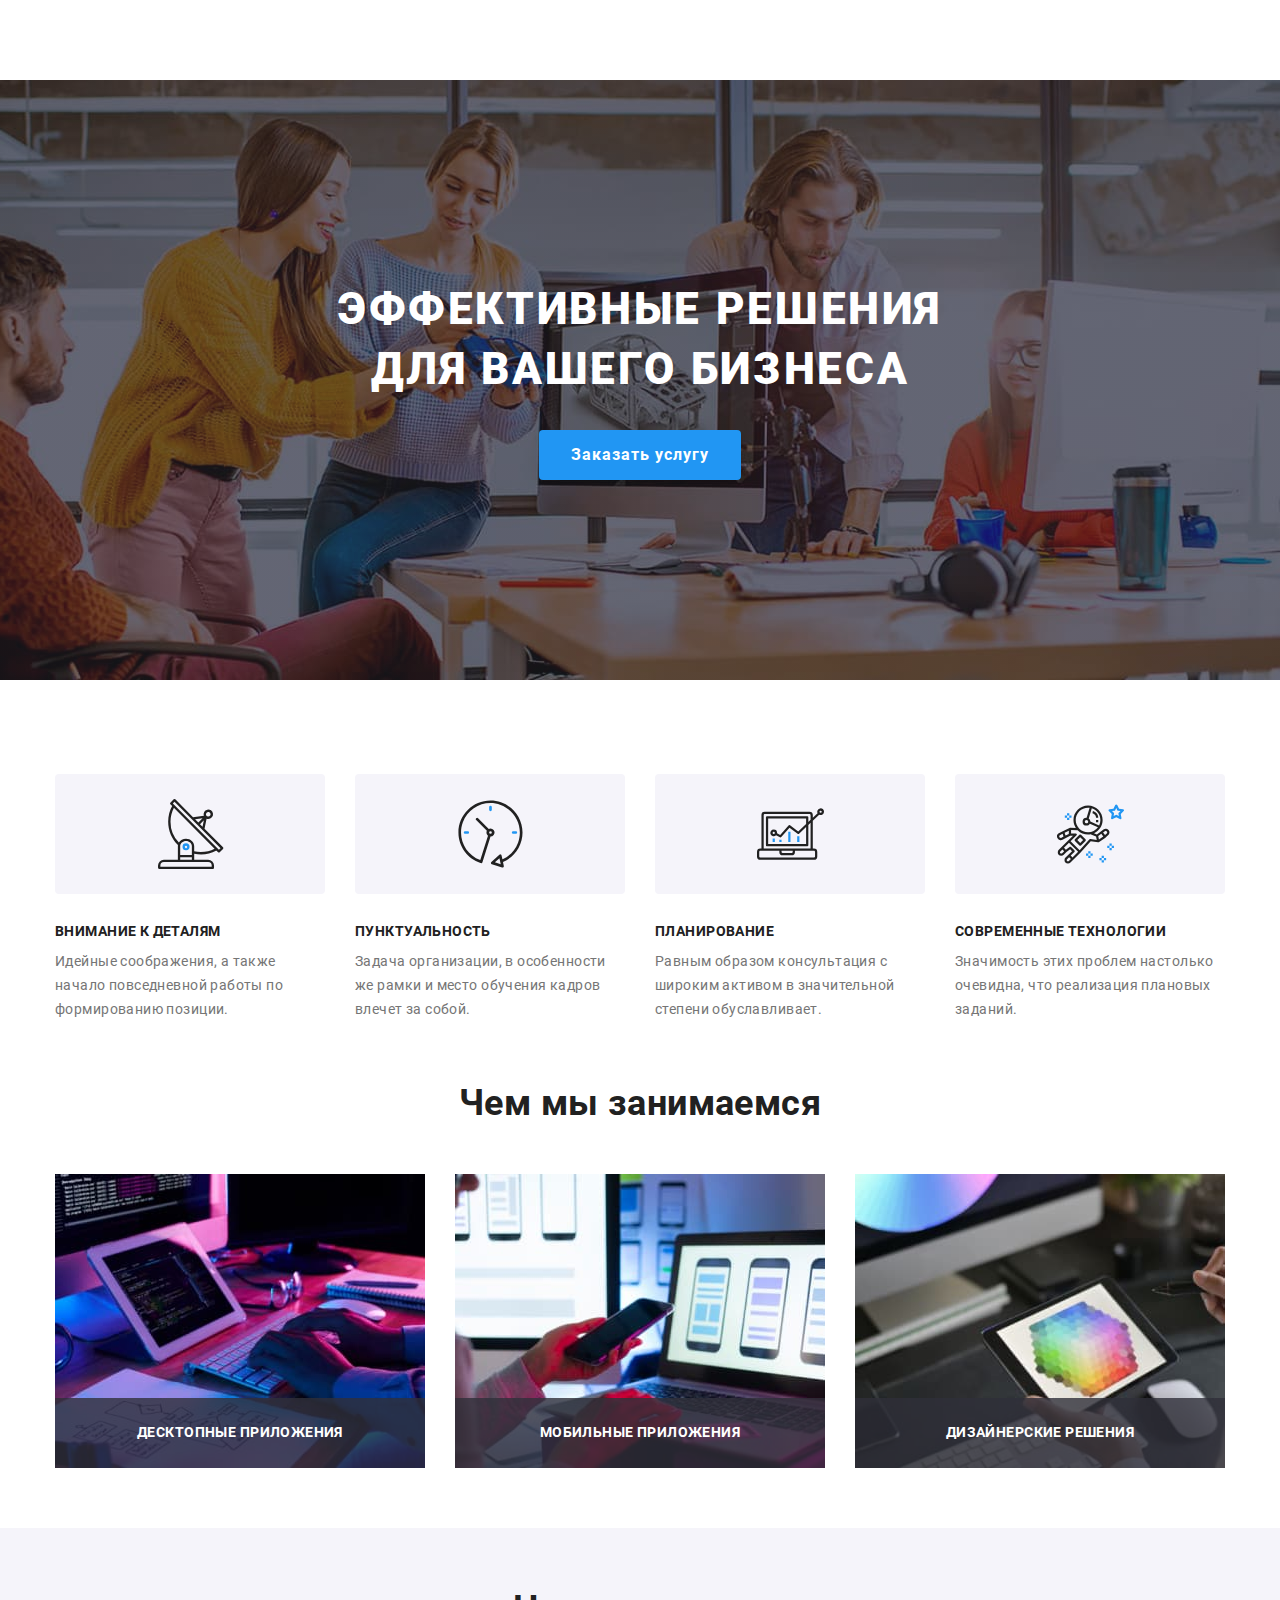
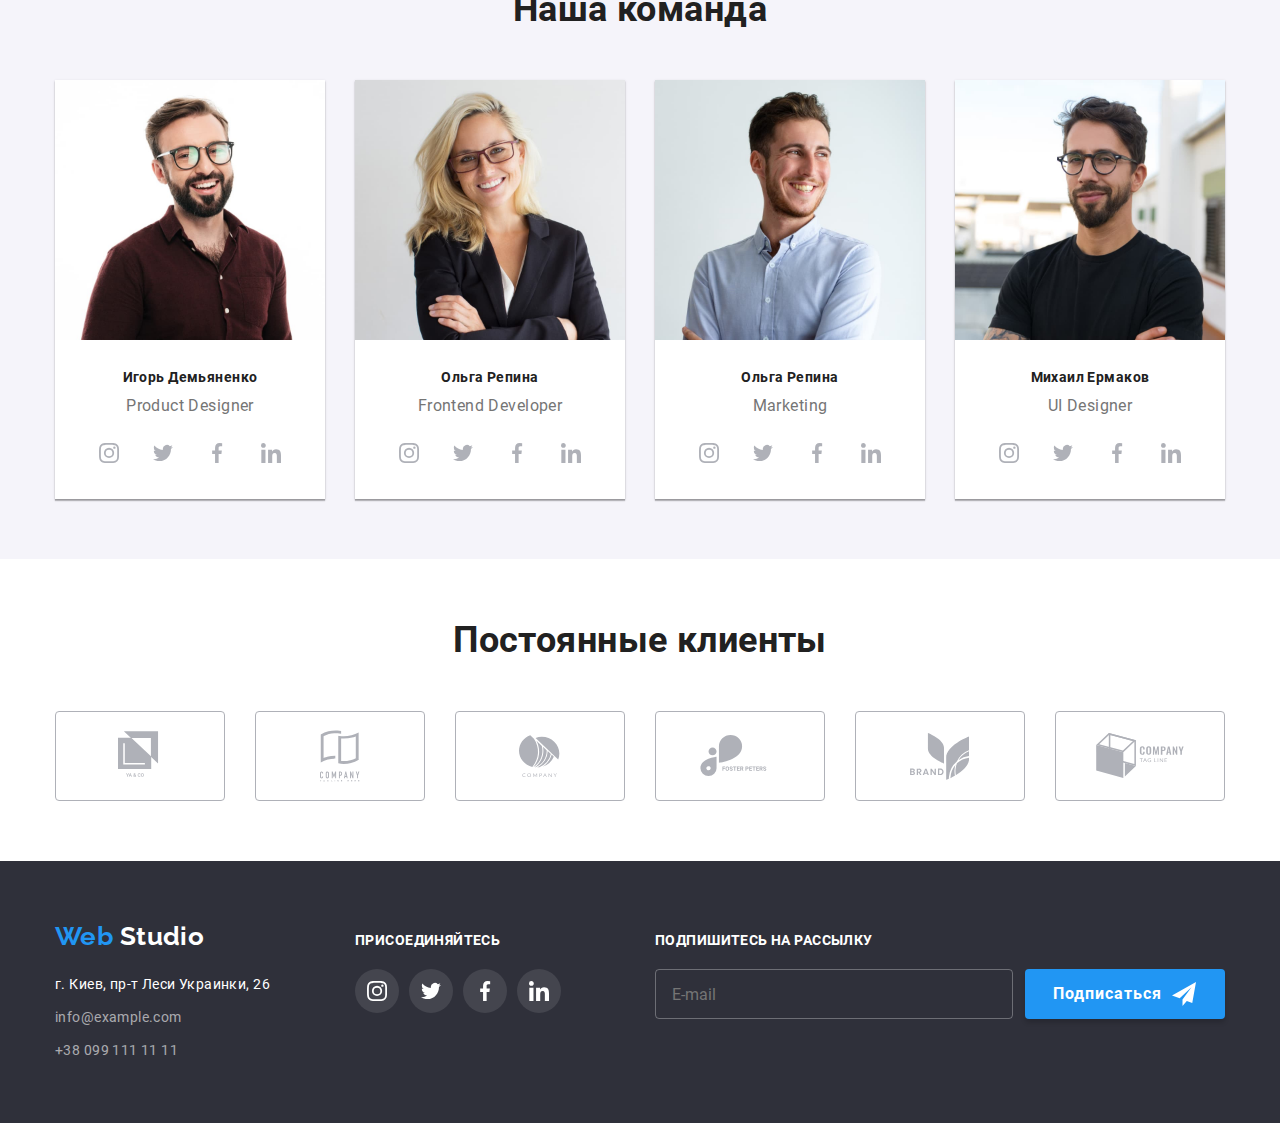
==== index.html @ 8e0a1df9 "-хедер, модалка, бургер, портфолио, картинки" ====
<!DOCTYPE html>
<html lang="ru">
  <head>
    <meta charset="UTF-8" />
    <meta name="viewport" content="width=device-width, initial-scale=1.0" />
    <title>Web Studio</title>
    <link rel="stylesheet" href="./css/main.min.css" />
  </head>
  <body>
    <!--Верхняя линия-->
    <!-- <header class="header-nav">
      <div class="container main-nav">
        <nav class="site-nav-logo">
          <a class="logo" href="./index.html"
            ><span class="logo-color">Web</span> Studio</a
          >
          <ul class="site-nav list">
            <li class="item"><a href="" class="link current">Студия</a></li>
            <li class="item">
              <a href="./portfolio.html" class="link">Портфолио</a>
            </li>
            <li class="item"><a href="" class="link">Контакты</a></li>
          </ul>
        </nav>

        <ul class="add-header list">
          <li class="item">
            <a href="mailto:info@devstudio.com" class="link">
              <svg class="icon-style" height="11.2" width="16">
                <use href="./img/symbol-defs111.svg#icon-envelope"></use>
              </svg>
              info@devstudio.com</a
            >
          </li>
          <li class="item">
            <a href="tel:+380961111111" class="link">
              <svg class="icon-style" height="14" width="10">
                <use href="./img/symbol-defs111.svg#icon-phone"></use>
              </svg>
              +38 096 111 11 11</a
            >
          </li>
        </ul>
      </div>
    </header> -->
    <main>
      <!--Герой -->

      <section class="hero background">
        <div class="container">
          <h1 class="hero-title">
            Эффективные решения <br />
            для вашего бизнеса
          </h1>
          <button data-modal-open type="button" class="button">Заказать услугу</button>
        </div>
      </section>

      <!--Особенности-->
      <section class="section features">
        <div class="container">
          <h2 class="section-title visually-hidden">Наши особенности</h2>
          <ul class="features-list list">
            <li class="item icon-Group">
              <div class="icon-back">
                <svg width="67" height="70">
                  <use href="./img/symbol-defs111.svg#icon-group"></use>
                </svg>
              </div>
              <h3 class="title">Внимание к деталям</h3>
              <p>
                Идейные соображения, а также начало повседневной работы по
                формированию позиции.
              </p>
            </li>
            <li class="item">
              <div class="icon-back">
                <svg width="67" height="70">
                  <use href="./img/symbol-defs111.svg#icon-clock1"></use>
                </svg>
              </div>
              <h3 class="title">Пунктуальность</h3>
              <p>
                Задача организации, в особенности же рамки и место обучения
                кадров влечет за собой.
              </p>
            </li>
            <li class="item icon-diagram1">
              <div class="icon-back">
                <svg width="67" height="70">
                  <use href="./img/symbol-defs111.svg#icon-diagram1"></use>
                </svg>
              </div>

              <h3 class="title">Планирование</h3>
              <p>
                Равным образом консультация с широким активом в значительной
                степени обуславливает.
              </p>
            </li>
            <li class="item icon-astronaut1">
              <div class="icon-back">
                <svg width="67" height="70">
                  <use href="./img/symbol-defs111.svg#icon-astronaut1"></use>
                </svg>
              </div>
              <h3 class="title">Современные технологии</h3>
              <p>
                Значимость этих проблем настолько очевидна, что реализация
                плановых заданий.
              </p>
            </li>
          </ul>
        </div>
      </section>
      <!--Чем мы занимаемся-->
      <section class="section works">
        <div class="container">
          <h2 class="section-title">Чем мы занимаемся</h2>
          <ul class="work list">
            <li class="item">
              <div class="item-position">
                <img
                class="picture"
                src="./img/desktop.jpg"
                alt="ноутбук"
                width="370"
              />
              <h3 class="title">Десктопные приложения</h3>
            </div>
            </li>
            <li class="item">
              <img
                class="picture"
                src="./img/mob.jpg"
                alt="смартфон"
                width="370"
              />
              <h3 class="title">Мобильные приложения</h3>
            </li>
            <li class="item">
              <img
                class="picture"
                src="./img/dis.jpg"
                alt="дисплей"
                width="370"
              />
              <h3 class="title">Дизайнерские решения</h3>
            </li>
          </ul>
        </div>
      </section>
      <!--Наша команда-->
      <section class="section team">
        <div class="container">
          <h2 class="section-title">Наша команда</h2>
          <ul class="list">
            <li class="foto-icons">
              <img
                class="picture"
                src="./img/igor.jpg"
                alt="Игорь Демьяненко"
                width="270"
              />
              <div class="wrapper">
                <h3 class="title">Игорь Демьяненко</h3>
                <p class="text">Product Designer</p>
                <ul class="list-link list">
                  <li class="list-item">
                    <a class="link" href="" aria-label="Ссылка на Instagram">
                      <svg class="icon" width="20" height="20">
                        <use
                          href="./img/symbol-defs111.svg#icon-instagram2"
                        ></use>
                      </svg>
                    </a>
                  </li>
                  <li class="list-item">
                    <a href="" aria-label="Ссылка на Twitter" class="link"
                      ><svg class="icon" width="20" height="20">
                        <use
                          href="./img/symbol-defs111.svg#icon-twitter-1"
                        ></use></svg></a>
                  </li>
                  <li class="list-item">
                    <a href="" aria-label="Ссылка на Facebook" class="link"
                      ><svg class="icon" width="20" height="20">
                        <use
                          href="./img/symbol-defs111.svg#icon-facebook1"
                        ></use></svg></a>
                  </li>
                  <li class="list-item">
                    <a href="" aria-label="Ссылка на Linkedin" class="link"
                      ><svg class="icon" width="20" height="20">
                        <use
                          href="./img/symbol-defs111.svg#icon-linkedin1"
                        ></use></svg></a>
                  </li>
                </ul>
              </div>
            </li>
            <li class="foto-icons">
              <img
                class="picture"
                src="./img/olga.jpg"
                alt="Ольга Репина"
                width="270"
              />
              <div class="wrapper">
                <h3 class="title">Ольга Репина</h3>
                <p class="text">Frontend Developer</p>
                <ul class="list-link list">
                  <li class="list-item">
                    <a class="link" href="" aria-label="Ссылка на Instagram">
                      <svg class="icon" width="20" height="20">
                        <use
                          href="./img/symbol-defs111.svg#icon-instagram2"
                        ></use>
                      </svg>
                    </a>
                  </li>
                  <li class="list-item">
                    <a href="" aria-label="Ссылка на Twitter" class="link"
                      ><svg class="icon" width="20" height="20">
                        <use
                          href="./img/symbol-defs111.svg#icon-twitter-1"
                        ></use></svg></a>
                  </li>
                  <li class="list-item">
                    <a href="" aria-label="Ссылка на Facebook" class="link"
                      ><svg class="icon" width="20" height="20">
                        <use
                          href="./img/symbol-defs111.svg#icon-facebook1"
                        ></use></svg></a>
                  </li>
                  <li class="list-item">
                    <a href="" aria-label="Ссылка на Linkedin" class="link"
                      ><svg class="icon" width="20" height="20">
                        <use
                          href="./img/symbol-defs111.svg#icon-linkedin1"
                        ></use></svg></a>
                  </li>
                </ul>
              </div>
            </li>
            <li class="foto-icons">
              <img
                class="picture"
                src="./img/nikolay.jpg"
                alt="Ольга Репина"
                width="270"
              />
              <div class="wrapper">
                <h3 class="title">Ольга Репина</h3>
                <p class="text">Marketing</p>
                <ul class="list-link list">
                  <li class="list-item">
                    <a class="link" href="" aria-label="Ссылка на Instagram">
                      <svg class="icon" width="20" height="20">
                        <use
                          href="./img/symbol-defs111.svg#icon-instagram2"
                        ></use>
                      </svg>
                    </a>
                  </li>
                  <li class="list-item">
                    <a href="" aria-label="Ссылка на Twitter" class="link"
                      ><svg class="icon" width="20" height="20">
                        <use
                          href="./img/symbol-defs111.svg#icon-twitter-1"
                        ></use></svg></a>
                  </li>
                  <li class="list-item">
                    <a href="" aria-label="Ссылка на Facebook" class="link"
                      ><svg class="icon" width="20" height="20">
                        <use
                          href="./img/symbol-defs111.svg#icon-facebook1"
                        ></use></svg></a>
                  </li>
                  <li class="list-item">
                    <a href="" aria-label="Ссылка на Linkedin" class="link"
                      ><svg class="icon" width="20" height="20">
                        <use
                          href="./img/symbol-defs111.svg#icon-linkedin1"
                        ></use></svg></a>
                  </li>
                </ul>
              </div>
            </li>
            <li class="foto-icons">
              <img
                class="picture"
                src="./img/mikhail.jpg"
                alt="Михаил Ермаков"
                width="270"
              />
              <div class="wrapper">
                <h3 class="title">Михаил Ермаков</h3>
                <p class="text">UI Designer</p>
                <ul class="list-link list">
                  <li class="list-item">
                    <a class="link" href="" aria-label="Ссылка на Instagram">
                      <svg class="icon" width="20" height="20">
                        <use
                          href="./img/symbol-defs111.svg#icon-instagram2"
                        ></use>
                      </svg>
                    </a>
                  </li>
                  <li class="list-item">
                    <a href="" aria-label="Ссылка на Twitter" class="link"
                      ><svg class="icon" width="20" height="20">
                        <use
                          href="./img/symbol-defs111.svg#icon-twitter-1"
                        ></use></svg></a>
                  </li>
                  <li class="list-item">
                    <a href="" aria-label="Ссылка на Facebook" class="link"
                      ><svg class="icon" width="20" height="20">
                        <use
                          href="./img/symbol-defs111.svg#icon-facebook1"
                        ></use></svg></a>
                  </li>
                  <li class="list-item">
                    <a href="" aria-label="Ссылка на Linkedin" class="link"
                      ><svg class="icon" width="20" height="20">
                        <use
                          href="./img/symbol-defs111.svg#icon-linkedin1"
                        ></use></svg></a>
                  </li>
                </ul>
              </div>
            </li>
          </ul>
        </div>
      </section>
      <!--Постоянные клиенты-->
      <section class="section customers">
        <div class="container">
          <h2 class="section-title">Постоянные клиенты</h2>
          <ul class="list flex">
            <li class="item">
              <a class="link" href="">
                <svg width="44.27" height="49.23">
                  <use href="./img/symbol-defs111.svg#icon-logo-1"></use>
                </svg>
                <!-- <a href="">
                <img src="./img/logo-1.svg" alt="ya&co" class="link" />
              </a> -->
              </a>
            </li>
            <li class="item">
              <a class="link" href="">
                <svg width="40" height="52">
                  <use href="./img/symbol-defs111.svg#icon-logo-2"></use>
                </svg>
              </a>
            </li>
            <li class="item">
              <a class="link" href="">
                <svg width="41" height="42.6">
                  <use href="./img/symbol-defs111.svg#icon-logo-3"></use>
                </svg>
              </a>
            </li>
            <li class="item">
              <a class="link" href="">
                <svg width="79.66" height="42.02">
                  <use href="./img/symbol-defs111.svg#icon-logo-4"></use>
                </svg>
              </a>
            </li>
            <li class="item">
              <a class="link" href="">
                <svg width="59" height="47">
                  <use href="./img/symbol-defs111.svg#icon-logo-5"></use>
                </svg>
              </a>
            </li>
            <li class="item">
              <a class="link" href="">
                <svg width="88.48" height="45.44">
                  <use href="./img/symbol-defs111.svg#icon-logo-6"></use>
                </svg>
              </a>
            </li>
          </ul>
        </div>
      </section>
    </main>
    <!--Подвал-->
    <footer class="footer">
      <div class="container main-footer">
        <!--Адрес-->
        <div class="foot-address item">
          <a href="./index.html" class="logo"
            ><span class="logo-color">Web</span> Studio</a
          >
          <address>
            <p>г. Киев, пр-т Леси Украинки, 26</p>
            <a class="link" href="mailto:info@example.com"> info@example.com</a
            ><br />
            <a class="link" href="tel:+380991111111"> +38 099 111 11 11</a>
          </address>
        </div>
        <!--Соцсети-->
        <div class="social item">
          <p class="social-text">присоединяйтесь</p>
          <ul class="list footer-link">
            <li class="list-item">
              <a class="link" href="" aria-label="Ссылка на Instagram">
                <svg class="icon" width="20" height="20">
                  <use href="./img/symbol-defs111.svg#icon-instagram2"></use>
                </svg>
              </a>
            </li>
            <li class="list-item">
              <a href="" aria-label="Ссылка на Twitter" class="link"
                ><svg class="icon" width="20" height="20">
                  <use
                    href="./img/symbol-defs111.svg#icon-twitter-1"
                  ></use></svg></a>
            </li>
            <li class="list-item">
              <a href="" aria-label="Ссылка на Facebook" class="link"
                ><svg class="icon" width="20" height="20">
                  <use
                    href="./img/symbol-defs111.svg#icon-facebook1"
                  ></use></svg></a>
            </li>
            <li class="list-item">
              <a href="" aria-label="Ссылка на Linkedin" class="link"
                ><svg class="icon" width="20" height="20">
                  <use
                    href="./img/symbol-defs111.svg#icon-linkedin1"
                  ></use></svg></a>
            </li>
          </ul>
        </div>
        <div class="form item">
          <p class="form-text">Подпишитесь на рассылку</p>
          <form class="form-email" action="#">
            <input class="input-footer-email" type="email" placeholder="E-mail">

          <button type="submit" class="button sub">
            Подписаться
            <svg class="form-icon" width="24" height="24">
              <use href="./img/symbol-defs111.svg#icon-send"></use>
            </svg>
          </button>
        </form>
        </div>
      </div>
    </footer>
    <!-- backdrop -->
    <div data-modal class="backdrop is-hidden">

      <div class="modal">
        <form action="">
          <button data-modal-close class="btn-close" type="button">
             <svg width="18"
                height="18">
                <use href="./img/symbol-defs111.svg#icon-close"></use>
             </svg>
          </button>

              <p class="modal-form-title">Оставьте свои данные, мы вам перезвоним</p>
            <div>
              
              <label class="modal-label-text" for="user-name"> Имя </label>
              <div class="modal-icon-box">
               <input class="modal-input modal-input-item" type="text" name="user-name" id="user-name" placeholder=" " required >
               <svg class="modal-icon" width="12" height="12">
                 <use href="./img/symbol-defs111.svg#person-form"></use>
               </svg>
              </div>
            </div>
            <div>
              <label class="modal-label-text" for="user-tel">Телефон</label>
              <div class="modal-icon-box">
                  <input class="modal-input modal-input-item" type="tel" pattern="^[ 0-9]+$" name="user-tel" id="user-tel" >
                  <svg class="modal-icon"  width="12" height="12">
                    <use href="./img/symbol-defs111.svg#phone-form"></use>
                  </svg>
              </div>
            </div>

            <div> 
               <label class="modal-label-text" for="user-email">Почта</label>
               <div class="modal-icon-box">
                  <input class="modal-input modal-input-item" type="email" name="user-email" id="user-email">
                  <svg class="modal-icon" width="12" height="12">
                    <use href="./img/symbol-defs111.svg#email-form"></use>
                  </svg>
                </div>
            </div>
<!-- коммент -->
            <div> <label class="modal-label-text" for="comment" >Комментарий 
                 </label>
                   <textarea class="modal-input modal-comment" name="comment" id="comment" cols="30" rows="10" placeholder="Введите текст"></textarea>
            </div>
              
             
                <label class="label-agree">
                      <input class="input-agree visually-hidden" type="checkbox" name="agree"  checked>
                      <span class="checkbox"></span>
                      
                      Соглашаюсь с рассылкой и принимаю <a class="link-agree" href="#">Условия договора</a>
                </label> 
              
              <div class="form-sub-btn">
                <button class="button " type="submit">Отправить</button>
              </div>
      </div>
  </div>

  <script src="./js/modal.js"></script>
  </body>
</html>
---- css/main.min.css ----
@font-face{font-family:'Raleway';font-style:normal;font-weight:700;src:local(""),url("../fonts/raleway-v17-latin-700.woff2") format("woff2"),url("../fonts/raleway-v17-latin-700.woff") format("woff")}@font-face{font-family:'Roboto';font-style:normal;font-weight:400;src:local("Roboto"),local("Roboto-Regular"),url("../fonts/roboto-v20-latin_cyrillic-regular.woff2") format("woff2"),url("../fonts/roboto-v20-latin_cyrillic-regular.woff") format("woff")}@font-face{font-family:'Roboto';font-style:normal;font-weight:500;src:local("Roboto Medium"),local("Roboto-Medium"),url("../fonts/roboto-v20-latin_cyrillic-500.woff2") format("woff2"),url("../fonts/roboto-v20-latin_cyrillic-500.woff") format("woff")}@font-face{font-family:'Roboto';font-style:normal;font-weight:700;src:local("Roboto Bold"),local("Roboto-Bold"),url("../fonts/roboto-v20-latin_cyrillic-700.woff2") format("woff2"),url("../fonts/roboto-v20-latin_cyrillic-700.woff") format("woff")}@font-face{font-family:'Roboto';font-style:normal;font-weight:900;src:local("Roboto Black"),local("Roboto-Black"),url("../fonts/roboto-v20-latin_cyrillic-900.woff2") format("woff2"),url("../fonts/roboto-v20-latin_cyrillic-900.woff") format("woff")}/*! normalize.css v8.0.1 | MIT License | github.com/necolas/normalize.css */html{-webkit-box-sizing:border-box;box-sizing:border-box}*,*::before,*::after{-webkit-box-sizing:inherit;box-sizing:inherit}html{line-height:1.15;-webkit-text-size-adjust:100%}body{margin:0}main{display:block}h1{font-size:2em;margin:0.67em 0}hr{-webkit-box-sizing:content-box;box-sizing:content-box;height:0;overflow:visible}pre{font-family:monospace, monospace;font-size:1em}a{background-color:transparent}abbr[title]{border-bottom:none;text-decoration:underline;-webkit-text-decoration:underline dotted;text-decoration:underline dotted}b,strong{font-weight:bolder}code,kbd,samp{font-family:monospace, monospace;font-size:1em}small{font-size:80%}sub,sup{font-size:75%;line-height:0;position:relative;vertical-align:baseline}sub{bottom:-0.25em}sup{top:-0.5em}img{border-style:none}button,input,optgroup,select,textarea{font-family:inherit;font-size:100%;line-height:1.15;margin:0}button,input{overflow:visible}button,select{text-transform:none}button,[type="button"],[type="reset"],[type="submit"]{-webkit-appearance:button}button::-moz-focus-inner,[type="button"]::-moz-focus-inner,[type="reset"]::-moz-focus-inner,[type="submit"]::-moz-focus-inner{border-style:none;padding:0}button:-moz-focusring,[type="button"]:-moz-focusring,[type="reset"]:-moz-focusring,[type="submit"]:-moz-focusring{outline:1px dotted ButtonText}fieldset{padding:0.35em 0.75em 0.625em}legend{-webkit-box-sizing:border-box;box-sizing:border-box;color:inherit;display:table;max-width:100%;padding:0;white-space:normal}progress{vertical-align:baseline}textarea{overflow:auto}[type="checkbox"],[type="radio"]{-webkit-box-sizing:border-box;box-sizing:border-box;padding:0}[type="number"]::-webkit-inner-spin-button,[type="number"]::-webkit-outer-spin-button{height:auto}[type="search"]{-webkit-appearance:textfield;outline-offset:-2px}[type="search"]::-webkit-search-decoration{-webkit-appearance:none}::-webkit-file-upload-button{-webkit-appearance:button;font:inherit}details{display:block}summary{display:list-item}template{display:none}[hidden]{display:none}body{background-color:#fff;color:#757575;font-family:"Roboto", sans-serif;font-size:14px;line-height:1.71;letter-spacing:0.03em}.list{list-style:none;padding:0;margin:0}.picture{display:block}.section{padding-top:60px;padding-bottom:60px}@media (min-width: 1200px){.section .section:not(.features){padding-top:94px;padding-bottom:94px}}@media (min-width: 1200px){.section.features{padding-bottom:0;padding-top:94px}}.section-title{color:#212121;font-weight:700;font-size:28px;line-height:1.17;text-align:center;margin-top:0;margin-bottom:30px}@media (min-width: 1200px){.section-title{font-size:36px;margin-bottom:50px}}.site-nav-logo{display:-webkit-box;display:-ms-flexbox;display:flex;-webkit-box-align:center;-ms-flex-align:center;align-items:center}.site-nav-logo .logo{display:block;padding-top:24px;padding-bottom:25px}.logo{color:#000000;font-family:"Raleway", sans-serif;font-weight:700;font-size:26px;line-height:1.2;text-decoration:none;-webkit-transition-property:color;transition-property:color;-webkit-transition-duration:250ms;transition-duration:250ms;-webkit-transition-timing-function:cubic-bezier(0.4, 0, 0.2, 1);transition-timing-function:cubic-bezier(0.4, 0, 0.2, 1)}.logo:hover,.logo:focus{color:#2196f3}.logo .logo-color{color:#2196f3}.button{display:inline-block;border-radius:4px;border:none;padding:10px 32px;min-width:200px;color:#fff;background-color:#2196f3;border-color:transparent;-webkit-box-shadow:0px 4px 4px rgba(0,0,0,0.15);box-shadow:0px 4px 4px rgba(0,0,0,0.15);-webkit-box-align:center;-ms-flex-align:center;align-items:center;text-align:center;font-weight:700;font-size:16px;line-height:1.87;letter-spacing:0.06em}.visually-hidden{position:absolute !important;clip:rect(1px 1px 1px 1px);clip:rect(1px, 1px, 1px, 1px);padding:0 !important;border:0 !important;height:1px !important;width:1px !important;overflow:hidden}.container{width:100%;padding-left:15px;padding-right:15px;margin:0 auto}@media (min-width: 480px){.container{width:480px}}@media (min-width: 768px){.container{width:768px}}@media (min-width: 1200px){.container{width:1200px}}main{padding-top:80px}.hero{text-align:center}.hero.background{padding-top:118px;width:100%;height:400px;background-color:#000000;background-image:-webkit-gradient(linear, left top, left bottom, from(rgba(47,48,58,0.4)), to(rgba(47,48,58,0.4))),url(../img/Headerimg.jpg);background-image:linear-gradient(rgba(47,48,58,0.4), rgba(47,48,58,0.4)),url(../img/Headerimg.jpg);background-repeat:no-repeat;background-size:cover;background-attachment:scroll;background-position:center;margin-left:auto;margin-right:auto}@media (min-width: 1200px){.hero.background{height:600px;padding-top:200px}}.hero-title{color:#fff;font-weight:900;font-size:26px;line-height:1.61;letter-spacing:0.06em;text-transform:uppercase;margin-top:0;margin-bottom:30px}@media (min-width: 1200px){.hero-title{font-size:44px;line-height:1.36}}@media (min-width: 768px){.features-list{display:-webkit-box;display:-ms-flexbox;display:flex;-ms-flex-wrap:wrap;flex-wrap:wrap;margin:-15px}.features-list .item{width:calc((100% - 60px) / 2);margin:15px}}@media (min-width: 1200px){.features-list{display:-webkit-box;display:-ms-flexbox;display:flex;-ms-flex-wrap:unset;flex-wrap:unset}.features-list .item{margin:15px}}.icon-back{display:-webkit-box;display:-ms-flexbox;display:flex;-webkit-box-pack:center;-ms-flex-pack:center;justify-content:center;-webkit-box-align:center;-ms-flex-align:center;align-items:center;height:120px;background-color:#f5f4fa;border-radius:4px}.features-list .title{font-weight:700;font-size:14px;line-height:1.14;text-transform:uppercase;color:#212121;text-align:center;margin-top:30px;margin-bottom:10px}@media (min-width: 768px){.features-list .title{text-align:left}}.features-list p{margin-top:0;margin-bottom:0}.section.works{display:none}@media (min-width: 1200px){.section.works{display:block}}.work .title{position:absolute;bottom:0;display:-webkit-box;display:-ms-flexbox;display:flex;-webkit-box-align:center;-ms-flex-align:center;align-items:center;-webkit-box-pack:center;-ms-flex-pack:center;justify-content:center;width:100%;height:70px;margin:0;font-weight:700;font-size:14px;line-height:1.14;text-transform:uppercase;background:rgba(47,48,58,0.8);color:#fff}.work.list{display:-webkit-box;display:-ms-flexbox;display:flex}.work .item{width:calc((100% - 60px) / 3);position:relative}.work .item:not(:last-child){margin-right:30px}.section.team{background-color:#f5f4fa}.team .title{color:#212121;font-weight:700;font-size:14px;line-height:1.14;text-align:center;margin-top:0;margin-bottom:10px}.team .wrapper{padding-top:30px;padding-right:32px;padding-bottom:24px;padding-left:32px}.team .wrapper .text{font-weight:400;font-size:16px;line-height:1.19;text-align:center;margin-top:0;margin-bottom:16px}@media (min-width: 768px){.team .list{display:-webkit-box;display:-ms-flexbox;display:flex;-ms-flex-wrap:wrap;flex-wrap:wrap;-webkit-box-pack:center;-ms-flex-pack:center;justify-content:center}}.team .foto-icons{background-color:#fff;-webkit-box-shadow:0px 1px 3px rgba(0,0,0,0.12),0px 1px 1px rgba(0,0,0,0.14),0px 2px 1px rgba(0,0,0,0.2);box-shadow:0px 1px 3px rgba(0,0,0,0.12),0px 1px 1px rgba(0,0,0,0.14),0px 2px 1px rgba(0,0,0,0.2)}@media screen and (max-width: 767px){.team .foto-icons:not(:last-child){margin-bottom:30px}}@media (min-width: 768px){.team .foto-icons{width:calc((100% - 30px) / 2)}}@media screen and (min-width: 768px) and (max-width: 1199px){.team .foto-icons:not(:nth-last-child(-n+2)){margin-bottom:30px}.team .foto-icons:nth-child(2n){margin-left:30px}}@media (min-width: 1200px){.team .foto-icons{width:calc((100% - 30px * 3) / 4)}.team .foto-icons:not(:last-child){margin-right:30px}}.team .list-link{display:-webkit-box;display:-ms-flexbox;display:flex;-webkit-box-pack:center;-ms-flex-pack:center;justify-content:center}.team .list-link .list-item:not(:nth-child(4n+4)){margin-right:10px}.team .link{fill:#afb1b8;display:-webkit-box;display:-ms-flexbox;display:flex;-webkit-box-pack:center;-ms-flex-pack:center;justify-content:center;-webkit-box-align:center;-ms-flex-align:center;align-items:center;width:44px;height:44px;border-radius:50%;-webkit-transition-property:background-color, fill;transition-property:background-color, fill;-webkit-transition-duration:250ms;transition-duration:250ms;-webkit-transition-timing-function:cubic-bezier(0.4, 0, 0.2, 1);transition-timing-function:cubic-bezier(0.4, 0, 0.2, 1)}.team .link:hover,.team .link:focus{fill:#fff;background-color:#2196f3}.team .link{text-decoration:none;color:inherit}.customers .list{display:-webkit-box;display:-ms-flexbox;display:flex;-ms-flex-wrap:wrap;flex-wrap:wrap}.customers .item{width:calc((100% - 30px) / 2);height:90px}@media (max-width: 767px){.customers .item:not(:nth-last-child(-n+2)){margin-bottom:30px}.customers .item:nth-child(2n){margin-left:30px}}@media (min-width: 768px){.customers .item{width:calc((100% - 30px * 2) / 3)}}@media screen and (min-width: 768px) and (max-width: 1199px){.customers .item{margin-right:30px}.customers .item:nth-child(3n+3){margin-right:0}.customers .item:not(:nth-last-child(-n+3)){margin-bottom:30px}}@media (min-width: 1200px){.customers .item{width:calc((100% - 5 * 30px) / 6)}.customers .item+.item{margin-left:30px}}.customers .link{display:-webkit-box;display:-ms-flexbox;display:flex;-webkit-box-pack:center;-ms-flex-pack:center;justify-content:center;-webkit-box-align:center;-ms-flex-align:center;align-items:center;fill:#afb1b8;border:1px solid #afb1b8;border-radius:4px;height:90px;-webkit-transition-property:fill, border-color;transition-property:fill, border-color;-webkit-transition-duration:250ms;transition-duration:250ms;-webkit-transition-timing-function:cubic-bezier(0.4, 0, 0.2, 1);transition-timing-function:cubic-bezier(0.4, 0, 0.2, 1)}.customers .link:hover,.customers .link:focus{fill:#2196f3;border:1px solid #2196f3}.footer{background-color:#2f303a;padding-top:60px;padding-bottom:60px}.main-footer{text-align:center}@media (min-width: 768px){.main-footer{display:-webkit-box;display:-ms-flexbox;display:flex;-ms-flex-wrap:wrap;flex-wrap:wrap;-ms-flex-pack:distribute;justify-content:space-around;justify-items:baseline}}@media (min-width: 1200px){.main-footer{text-align:start;display:-webkit-box;display:-ms-flexbox;display:flex;-webkit-box-align:baseline;-ms-flex-align:baseline;align-items:baseline}.main-footer .item+.item{margin-left:30px}}.button.sub{display:-webkit-box;display:-ms-flexbox;display:flex;padding-top:10px;padding-right:28px;padding-bottom:10px;padding-left:28px;margin-top:20px}@media (min-width: 1200px){.button.sub{margin-top:0;margin-left:12px}}.foot-address{-ms-flex-preferred-size:270px;flex-basis:270px}address p{color:#fff;font-style:normal;margin-top:20px;margin-bottom:9px}address .link{display:inline-block;color:rgba(255,255,255,0.6);text-decoration:none;font-style:normal}address .link:not(:last-child){margin-bottom:9px}.footer .logo{color:#fff}.footer .logo .logo-color{color:#2196f3}.footer .social{-ms-flex-preferred-size:270px;flex-basis:270px}.social-text,.form-text{margin-top:60px;margin-bottom:20px;color:#fff;font-weight:700;font-size:14px;line-height:1.14;text-transform:uppercase}@media (min-width: 768px){.social-text,.form-text{margin-top:0}}@media (min-width: 768px){.form-text{margin-top:60px}}@media (min-width: 1200px){.form-text{margin-top:12px}}.footer-link{display:-webkit-box;display:-ms-flexbox;display:flex;-webkit-box-pack:center;-ms-flex-pack:center;justify-content:center}.footer-link .list-item:not(:last-child){margin-right:10px}@media (min-width: 1200px){.footer-link{-webkit-box-pack:start;-ms-flex-pack:start;justify-content:start}}.social .link{display:-webkit-box;display:-ms-flexbox;display:flex;-webkit-box-pack:center;-ms-flex-pack:center;justify-content:center;-webkit-box-align:center;-ms-flex-align:center;align-items:center;width:44px;height:44px;border-radius:50%;fill:#fff;background-color:rgba(255,255,255,0.1);-webkit-transition-property:background-color;transition-property:background-color;-webkit-transition-duration:250ms;transition-duration:250ms;-webkit-transition-timing-function:cubic-bezier(0.4, 0, 0.2, 1);transition-timing-function:cubic-bezier(0.4, 0, 0.2, 1)}.social .link:hover,.social .link:focus{background-color:#2196f3;border-radius:50%}.footer .form{-ms-flex-preferred-size:570px;flex-basis:570px}.footer .form-icon{margin-left:10px}.form-email{display:-webkit-box;display:-ms-flexbox;display:flex;-ms-flex-wrap:wrap;flex-wrap:wrap;-webkit-box-pack:center;-ms-flex-pack:center;justify-content:center}@media (min-width: 1200px){.form-email{-ms-flex-wrap:nowrap;flex-wrap:nowrap;-webkit-box-pack:justify;-ms-flex-pack:justify;justify-content:space-between}}.input-footer-email{width:100%;height:50px;padding:15px 16px;font-size:16px;line-height:1.25;color:rgba(255,255,255,0.6);background-color:inherit;border:1px solid rgba(255,255,255,0.3);border-radius:4px;margin-bottom:20px}@media (min-width: 768px){.input-footer-email{max-width:450px}}@media (min-width: 1200px){.input-footer-email{margin-bottom:0}}.backdrop{position:fixed;top:0;left:0;right:0;bottom:0;background:rgba(0,0,0,0.2);z-index:100;opacity:1;display:block;-webkit-transition:opacity 250ms cubic-bezier(0.4, 0, 0.2, 1);transition:opacity 250ms cubic-bezier(0.4, 0, 0.2, 1)}.backdrop.is-hidden{pointer-events:none;opacity:0;-webkit-transition:opacity 250ms cubic-bezier(0.4, 0, 0.2, 1);transition:opacity 250ms cubic-bezier(0.4, 0, 0.2, 1)}.btn-close{position:absolute;display:-webkit-inline-box;display:-ms-inline-flexbox;display:inline-flex;-webkit-box-align:center;-ms-flex-align:center;align-items:center;top:8px;right:8px;width:30px;height:30px;border-radius:50%;border:1px solid rgba(0,0,0,0.1);background-color:#fff}.btn-close:hover,.btn-close:focus{fill:#2196f3}.modal{position:absolute;top:50%;left:50%;-webkit-transform:translate(-50%, -50%);transform:translate(-50%, -50%);width:100%;max-width:528px;height:581px;padding:40px;background-color:#fff;-webkit-box-shadow:0px 1px 3px rgba(0,0,0,0.12),0px 1px 1px rgba(0,0,0,0.14),0px 2px 1px rgba(0,0,0,0.2);box-shadow:0px 1px 3px rgba(0,0,0,0.12),0px 1px 1px rgba(0,0,0,0.14),0px 2px 1px rgba(0,0,0,0.2);border-radius:4px}.modal-form-title{font-weight:700;font-size:20px;line-height:1.15;text-align:center;color:#212121;margin-top:0;margin-bottom:12px}.modal-input{width:100%;padding-left:42px;max-width:448px;border:1px solid rgba(33,33,33,0.2);-webkit-box-sizing:border-box;box-sizing:border-box;border-radius:4px;-webkit-transition:250ms cubic-bezier(0.4, 0, 0.2, 1);transition:250ms cubic-bezier(0.4, 0, 0.2, 1)}.modal-input:focus{border:1px solid #2196f3;outline:none}.modal-input:focus+.modal-icon{fill:#2196f3}.modal-input-item{height:40px}.modal-input-item:not(:placeholder-shown):invalid{border-color:red}.modal-input-item:focus:invalid{border-color:red}.modal-input.modal-comment{height:120px;resize:none;padding:12px 16px;margin-bottom:20px}.modal-input.modal-comment::-webkit-input-placeholder{color:rgba(117,117,117,0.5)}.modal-input.modal-comment:-ms-input-placeholder{color:rgba(117,117,117,0.5)}.modal-input.modal-comment::-ms-input-placeholder{color:rgba(117,117,117,0.5)}.modal-input.modal-comment::placeholder{color:rgba(117,117,117,0.5)}.modal-label-text{font-size:12px;line-height:1.16;letter-spacing:0.01em}.modal-icon-box{position:relative;margin-bottom:10px}.modal-icon{position:absolute;left:15px;top:50%;-webkit-transform:translateY(-50%);transform:translateY(-50%);fill:#212121;-webkit-transition:250ms cubic-bezier(0.4, 0, 0.2, 1);transition:250ms cubic-bezier(0.4, 0, 0.2, 1)}.form-sub-btn{display:-webkit-box;display:-ms-flexbox;display:flex;-webkit-box-pack:center;-ms-flex-pack:center;justify-content:center;margin-top:30px}.link-agree{color:#2196f3;display:inline-block}.checkbox{position:absolute;top:50%;left:7px;width:16px;height:15px;border:2px solid #212121;border-radius:2px;-webkit-transform:translateY(-50%);transform:translateY(-50%)}.input-agree:checked+.checkbox{border:2px solid #2196f3;background-color:#2196f3;background-image:url(../img/chec.svg);background-size:contain;background-origin:border-box}.input-agree:focus+.checkbox{border:2px solid #2196f3}.label-agree{position:relative;display:block;padding-left:37px}.input-agree.visually-hidden{position:absolute !important;clip:rect(1px 1px 1px 1px);clip:rect(1px, 1px, 1px, 1px);padding:0 !important;border:0 !important;height:1px !important;width:1px !important;overflow:hidden}
/*# sourceMappingURL=main.min.css.map */
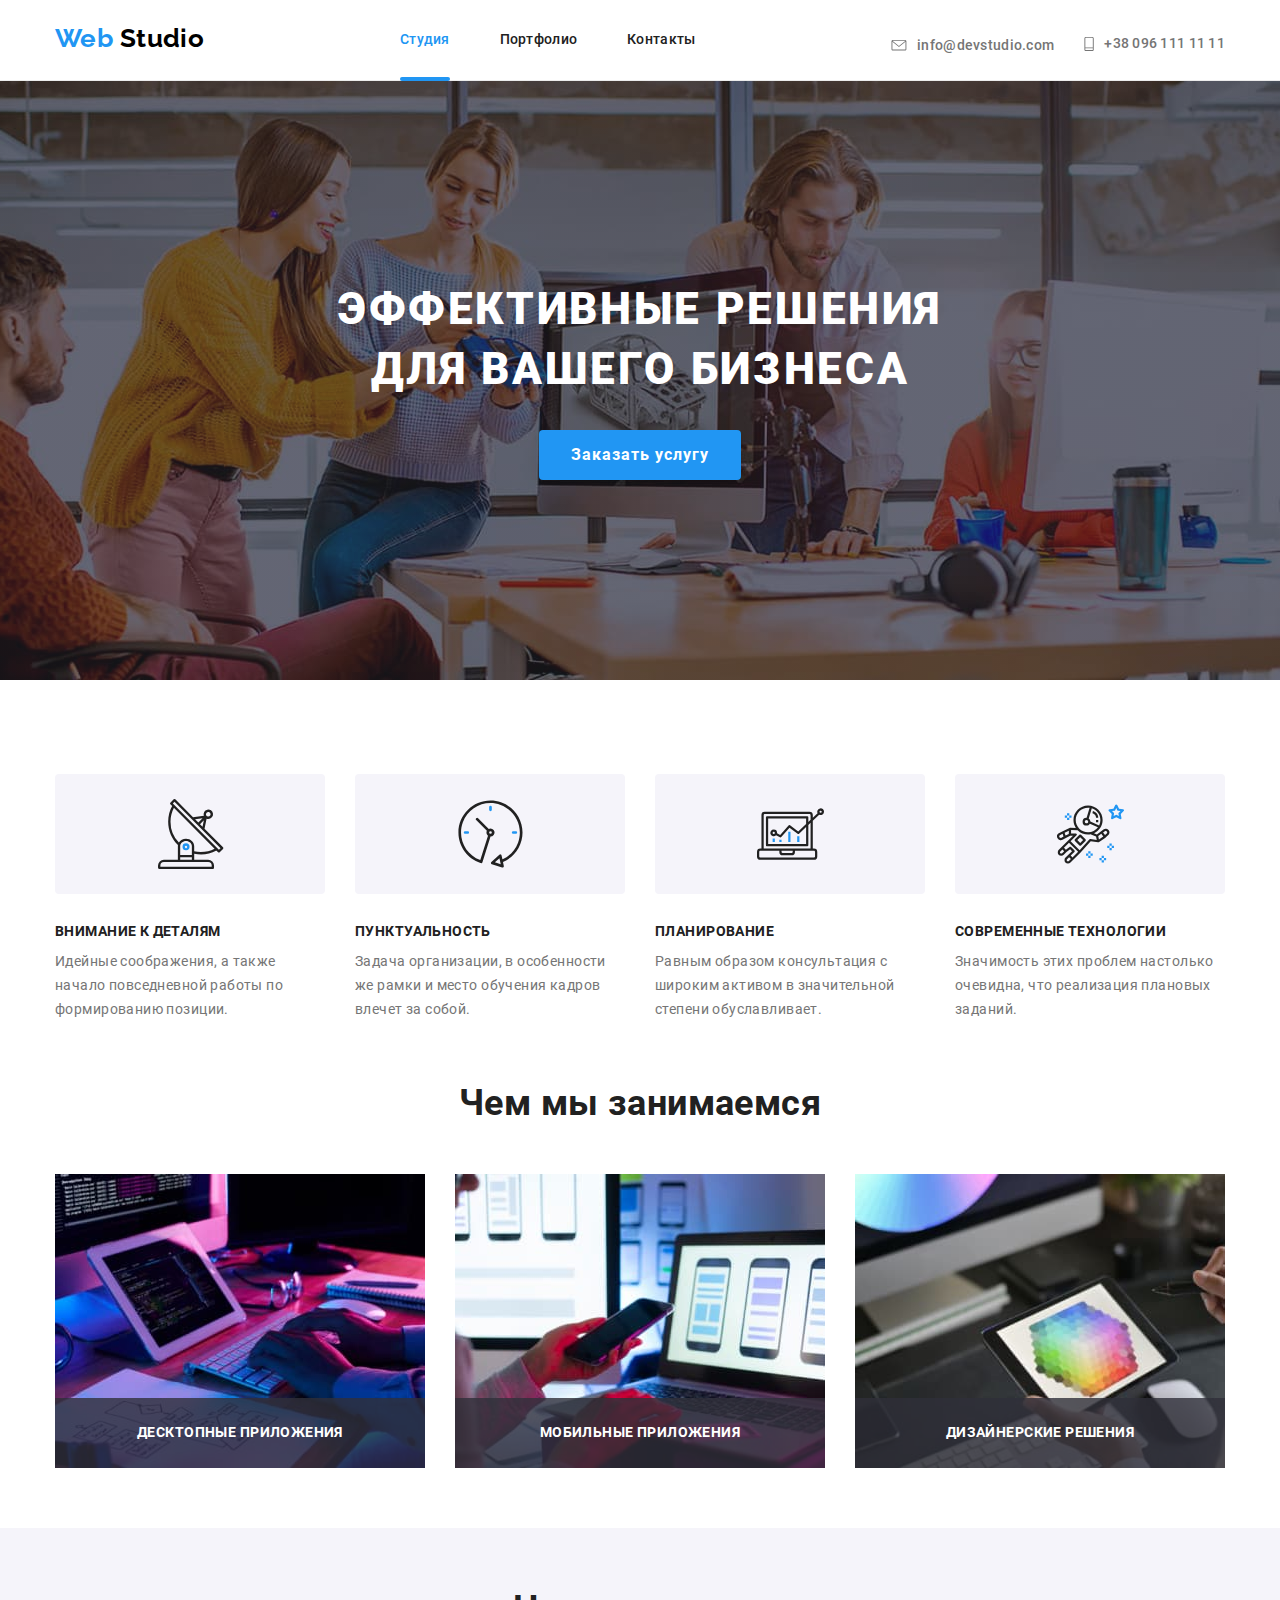
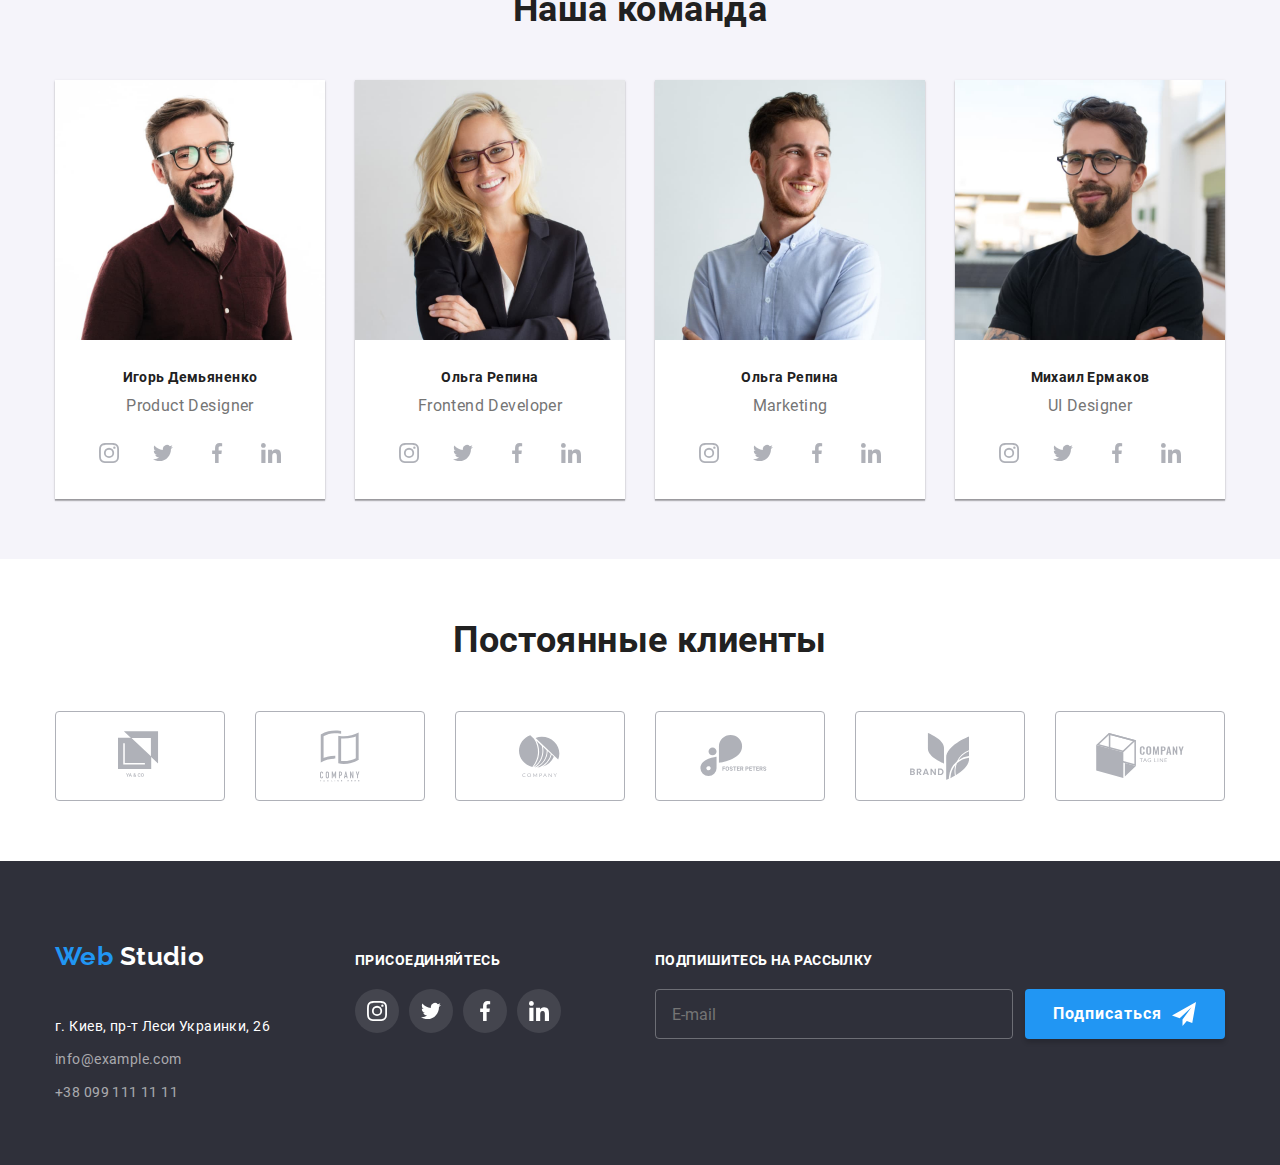
==== commit 3bfe5153: "хедер без бургера" ====
--- a/index.html
+++ b/index.html
@@ -8,12 +8,14 @@
   </head>
   <body>
     <!--Верхняя линия-->
-    <!-- <header class="header-nav">
-      <div class="container main-nav">
-        <nav class="site-nav-logo">
-          <a class="logo" href="./index.html"
+    <header class="header-nav">
+        <div class="container main-nav">
+          <div><a class="logo" href="./index.html"
             ><span class="logo-color">Web</span> Studio</a
           >
+          </div>
+          <nav class="site-nav-logo">
+            
           <ul class="site-nav list">
             <li class="item"><a href="" class="link current">Студия</a></li>
             <li class="item">
@@ -42,7 +44,7 @@
           </li>
         </ul>
       </div>
-    </header> -->
+    </header>
     <main>
       <!--Герой -->
 
--- a/css/main.min.css
+++ b/css/main.min.css
@@ -1,2 +1,2 @@
-@font-face{font-family:'Raleway';font-style:normal;font-weight:700;src:local(""),url("../fonts/raleway-v17-latin-700.woff2") format("woff2"),url("../fonts/raleway-v17-latin-700.woff") format("woff")}@font-face{font-family:'Roboto';font-style:normal;font-weight:400;src:local("Roboto"),local("Roboto-Regular"),url("../fonts/roboto-v20-latin_cyrillic-regular.woff2") format("woff2"),url("../fonts/roboto-v20-latin_cyrillic-regular.woff") format("woff")}@font-face{font-family:'Roboto';font-style:normal;font-weight:500;src:local("Roboto Medium"),local("Roboto-Medium"),url("../fonts/roboto-v20-latin_cyrillic-500.woff2") format("woff2"),url("../fonts/roboto-v20-latin_cyrillic-500.woff") format("woff")}@font-face{font-family:'Roboto';font-style:normal;font-weight:700;src:local("Roboto Bold"),local("Roboto-Bold"),url("../fonts/roboto-v20-latin_cyrillic-700.woff2") format("woff2"),url("../fonts/roboto-v20-latin_cyrillic-700.woff") format("woff")}@font-face{font-family:'Roboto';font-style:normal;font-weight:900;src:local("Roboto Black"),local("Roboto-Black"),url("../fonts/roboto-v20-latin_cyrillic-900.woff2") format("woff2"),url("../fonts/roboto-v20-latin_cyrillic-900.woff") format("woff")}/*! normalize.css v8.0.1 | MIT License | github.com/necolas/normalize.css */html{-webkit-box-sizing:border-box;box-sizing:border-box}*,*::before,*::after{-webkit-box-sizing:inherit;box-sizing:inherit}html{line-height:1.15;-webkit-text-size-adjust:100%}body{margin:0}main{display:block}h1{font-size:2em;margin:0.67em 0}hr{-webkit-box-sizing:content-box;box-sizing:content-box;height:0;overflow:visible}pre{font-family:monospace, monospace;font-size:1em}a{background-color:transparent}abbr[title]{border-bottom:none;text-decoration:underline;-webkit-text-decoration:underline dotted;text-decoration:underline dotted}b,strong{font-weight:bolder}code,kbd,samp{font-family:monospace, monospace;font-size:1em}small{font-size:80%}sub,sup{font-size:75%;line-height:0;position:relative;vertical-align:baseline}sub{bottom:-0.25em}sup{top:-0.5em}img{border-style:none}button,input,optgroup,select,textarea{font-family:inherit;font-size:100%;line-height:1.15;margin:0}button,input{overflow:visible}button,select{text-transform:none}button,[type="button"],[type="reset"],[type="submit"]{-webkit-appearance:button}button::-moz-focus-inner,[type="button"]::-moz-focus-inner,[type="reset"]::-moz-focus-inner,[type="submit"]::-moz-focus-inner{border-style:none;padding:0}button:-moz-focusring,[type="button"]:-moz-focusring,[type="reset"]:-moz-focusring,[type="submit"]:-moz-focusring{outline:1px dotted ButtonText}fieldset{padding:0.35em 0.75em 0.625em}legend{-webkit-box-sizing:border-box;box-sizing:border-box;color:inherit;display:table;max-width:100%;padding:0;white-space:normal}progress{vertical-align:baseline}textarea{overflow:auto}[type="checkbox"],[type="radio"]{-webkit-box-sizing:border-box;box-sizing:border-box;padding:0}[type="number"]::-webkit-inner-spin-button,[type="number"]::-webkit-outer-spin-button{height:auto}[type="search"]{-webkit-appearance:textfield;outline-offset:-2px}[type="search"]::-webkit-search-decoration{-webkit-appearance:none}::-webkit-file-upload-button{-webkit-appearance:button;font:inherit}details{display:block}summary{display:list-item}template{display:none}[hidden]{display:none}body{background-color:#fff;color:#757575;font-family:"Roboto", sans-serif;font-size:14px;line-height:1.71;letter-spacing:0.03em}.list{list-style:none;padding:0;margin:0}.picture{display:block}.section{padding-top:60px;padding-bottom:60px}@media (min-width: 1200px){.section .section:not(.features){padding-top:94px;padding-bottom:94px}}@media (min-width: 1200px){.section.features{padding-bottom:0;padding-top:94px}}.section-title{color:#212121;font-weight:700;font-size:28px;line-height:1.17;text-align:center;margin-top:0;margin-bottom:30px}@media (min-width: 1200px){.section-title{font-size:36px;margin-bottom:50px}}.site-nav-logo{display:-webkit-box;display:-ms-flexbox;display:flex;-webkit-box-align:center;-ms-flex-align:center;align-items:center}.site-nav-logo .logo{display:block;padding-top:24px;padding-bottom:25px}.logo{color:#000000;font-family:"Raleway", sans-serif;font-weight:700;font-size:26px;line-height:1.2;text-decoration:none;-webkit-transition-property:color;transition-property:color;-webkit-transition-duration:250ms;transition-duration:250ms;-webkit-transition-timing-function:cubic-bezier(0.4, 0, 0.2, 1);transition-timing-function:cubic-bezier(0.4, 0, 0.2, 1)}.logo:hover,.logo:focus{color:#2196f3}.logo .logo-color{color:#2196f3}.button{display:inline-block;border-radius:4px;border:none;padding:10px 32px;min-width:200px;color:#fff;background-color:#2196f3;border-color:transparent;-webkit-box-shadow:0px 4px 4px rgba(0,0,0,0.15);box-shadow:0px 4px 4px rgba(0,0,0,0.15);-webkit-box-align:center;-ms-flex-align:center;align-items:center;text-align:center;font-weight:700;font-size:16px;line-height:1.87;letter-spacing:0.06em}.visually-hidden{position:absolute !important;clip:rect(1px 1px 1px 1px);clip:rect(1px, 1px, 1px, 1px);padding:0 !important;border:0 !important;height:1px !important;width:1px !important;overflow:hidden}.container{width:100%;padding-left:15px;padding-right:15px;margin:0 auto}@media (min-width: 480px){.container{width:480px}}@media (min-width: 768px){.container{width:768px}}@media (min-width: 1200px){.container{width:1200px}}main{padding-top:80px}.hero{text-align:center}.hero.background{padding-top:118px;width:100%;height:400px;background-color:#000000;background-image:-webkit-gradient(linear, left top, left bottom, from(rgba(47,48,58,0.4)), to(rgba(47,48,58,0.4))),url(../img/Headerimg.jpg);background-image:linear-gradient(rgba(47,48,58,0.4), rgba(47,48,58,0.4)),url(../img/Headerimg.jpg);background-repeat:no-repeat;background-size:cover;background-attachment:scroll;background-position:center;margin-left:auto;margin-right:auto}@media (min-width: 1200px){.hero.background{height:600px;padding-top:200px}}.hero-title{color:#fff;font-weight:900;font-size:26px;line-height:1.61;letter-spacing:0.06em;text-transform:uppercase;margin-top:0;margin-bottom:30px}@media (min-width: 1200px){.hero-title{font-size:44px;line-height:1.36}}@media (min-width: 768px){.features-list{display:-webkit-box;display:-ms-flexbox;display:flex;-ms-flex-wrap:wrap;flex-wrap:wrap;margin:-15px}.features-list .item{width:calc((100% - 60px) / 2);margin:15px}}@media (min-width: 1200px){.features-list{display:-webkit-box;display:-ms-flexbox;display:flex;-ms-flex-wrap:unset;flex-wrap:unset}.features-list .item{margin:15px}}.icon-back{display:-webkit-box;display:-ms-flexbox;display:flex;-webkit-box-pack:center;-ms-flex-pack:center;justify-content:center;-webkit-box-align:center;-ms-flex-align:center;align-items:center;height:120px;background-color:#f5f4fa;border-radius:4px}.features-list .title{font-weight:700;font-size:14px;line-height:1.14;text-transform:uppercase;color:#212121;text-align:center;margin-top:30px;margin-bottom:10px}@media (min-width: 768px){.features-list .title{text-align:left}}.features-list p{margin-top:0;margin-bottom:0}.section.works{display:none}@media (min-width: 1200px){.section.works{display:block}}.work .title{position:absolute;bottom:0;display:-webkit-box;display:-ms-flexbox;display:flex;-webkit-box-align:center;-ms-flex-align:center;align-items:center;-webkit-box-pack:center;-ms-flex-pack:center;justify-content:center;width:100%;height:70px;margin:0;font-weight:700;font-size:14px;line-height:1.14;text-transform:uppercase;background:rgba(47,48,58,0.8);color:#fff}.work.list{display:-webkit-box;display:-ms-flexbox;display:flex}.work .item{width:calc((100% - 60px) / 3);position:relative}.work .item:not(:last-child){margin-right:30px}.section.team{background-color:#f5f4fa}.team .title{color:#212121;font-weight:700;font-size:14px;line-height:1.14;text-align:center;margin-top:0;margin-bottom:10px}.team .wrapper{padding-top:30px;padding-right:32px;padding-bottom:24px;padding-left:32px}.team .wrapper .text{font-weight:400;font-size:16px;line-height:1.19;text-align:center;margin-top:0;margin-bottom:16px}@media (min-width: 768px){.team .list{display:-webkit-box;display:-ms-flexbox;display:flex;-ms-flex-wrap:wrap;flex-wrap:wrap;-webkit-box-pack:center;-ms-flex-pack:center;justify-content:center}}.team .foto-icons{background-color:#fff;-webkit-box-shadow:0px 1px 3px rgba(0,0,0,0.12),0px 1px 1px rgba(0,0,0,0.14),0px 2px 1px rgba(0,0,0,0.2);box-shadow:0px 1px 3px rgba(0,0,0,0.12),0px 1px 1px rgba(0,0,0,0.14),0px 2px 1px rgba(0,0,0,0.2)}@media screen and (max-width: 767px){.team .foto-icons:not(:last-child){margin-bottom:30px}}@media (min-width: 768px){.team .foto-icons{width:calc((100% - 30px) / 2)}}@media screen and (min-width: 768px) and (max-width: 1199px){.team .foto-icons:not(:nth-last-child(-n+2)){margin-bottom:30px}.team .foto-icons:nth-child(2n){margin-left:30px}}@media (min-width: 1200px){.team .foto-icons{width:calc((100% - 30px * 3) / 4)}.team .foto-icons:not(:last-child){margin-right:30px}}.team .list-link{display:-webkit-box;display:-ms-flexbox;display:flex;-webkit-box-pack:center;-ms-flex-pack:center;justify-content:center}.team .list-link .list-item:not(:nth-child(4n+4)){margin-right:10px}.team .link{fill:#afb1b8;display:-webkit-box;display:-ms-flexbox;display:flex;-webkit-box-pack:center;-ms-flex-pack:center;justify-content:center;-webkit-box-align:center;-ms-flex-align:center;align-items:center;width:44px;height:44px;border-radius:50%;-webkit-transition-property:background-color, fill;transition-property:background-color, fill;-webkit-transition-duration:250ms;transition-duration:250ms;-webkit-transition-timing-function:cubic-bezier(0.4, 0, 0.2, 1);transition-timing-function:cubic-bezier(0.4, 0, 0.2, 1)}.team .link:hover,.team .link:focus{fill:#fff;background-color:#2196f3}.team .link{text-decoration:none;color:inherit}.customers .list{display:-webkit-box;display:-ms-flexbox;display:flex;-ms-flex-wrap:wrap;flex-wrap:wrap}.customers .item{width:calc((100% - 30px) / 2);height:90px}@media (max-width: 767px){.customers .item:not(:nth-last-child(-n+2)){margin-bottom:30px}.customers .item:nth-child(2n){margin-left:30px}}@media (min-width: 768px){.customers .item{width:calc((100% - 30px * 2) / 3)}}@media screen and (min-width: 768px) and (max-width: 1199px){.customers .item{margin-right:30px}.customers .item:nth-child(3n+3){margin-right:0}.customers .item:not(:nth-last-child(-n+3)){margin-bottom:30px}}@media (min-width: 1200px){.customers .item{width:calc((100% - 5 * 30px) / 6)}.customers .item+.item{margin-left:30px}}.customers .link{display:-webkit-box;display:-ms-flexbox;display:flex;-webkit-box-pack:center;-ms-flex-pack:center;justify-content:center;-webkit-box-align:center;-ms-flex-align:center;align-items:center;fill:#afb1b8;border:1px solid #afb1b8;border-radius:4px;height:90px;-webkit-transition-property:fill, border-color;transition-property:fill, border-color;-webkit-transition-duration:250ms;transition-duration:250ms;-webkit-transition-timing-function:cubic-bezier(0.4, 0, 0.2, 1);transition-timing-function:cubic-bezier(0.4, 0, 0.2, 1)}.customers .link:hover,.customers .link:focus{fill:#2196f3;border:1px solid #2196f3}.footer{background-color:#2f303a;padding-top:60px;padding-bottom:60px}.main-footer{text-align:center}@media (min-width: 768px){.main-footer{display:-webkit-box;display:-ms-flexbox;display:flex;-ms-flex-wrap:wrap;flex-wrap:wrap;-ms-flex-pack:distribute;justify-content:space-around;justify-items:baseline}}@media (min-width: 1200px){.main-footer{text-align:start;display:-webkit-box;display:-ms-flexbox;display:flex;-webkit-box-align:baseline;-ms-flex-align:baseline;align-items:baseline}.main-footer .item+.item{margin-left:30px}}.button.sub{display:-webkit-box;display:-ms-flexbox;display:flex;padding-top:10px;padding-right:28px;padding-bottom:10px;padding-left:28px;margin-top:20px}@media (min-width: 1200px){.button.sub{margin-top:0;margin-left:12px}}.foot-address{-ms-flex-preferred-size:270px;flex-basis:270px}address p{color:#fff;font-style:normal;margin-top:20px;margin-bottom:9px}address .link{display:inline-block;color:rgba(255,255,255,0.6);text-decoration:none;font-style:normal}address .link:not(:last-child){margin-bottom:9px}.footer .logo{color:#fff}.footer .logo .logo-color{color:#2196f3}.footer .social{-ms-flex-preferred-size:270px;flex-basis:270px}.social-text,.form-text{margin-top:60px;margin-bottom:20px;color:#fff;font-weight:700;font-size:14px;line-height:1.14;text-transform:uppercase}@media (min-width: 768px){.social-text,.form-text{margin-top:0}}@media (min-width: 768px){.form-text{margin-top:60px}}@media (min-width: 1200px){.form-text{margin-top:12px}}.footer-link{display:-webkit-box;display:-ms-flexbox;display:flex;-webkit-box-pack:center;-ms-flex-pack:center;justify-content:center}.footer-link .list-item:not(:last-child){margin-right:10px}@media (min-width: 1200px){.footer-link{-webkit-box-pack:start;-ms-flex-pack:start;justify-content:start}}.social .link{display:-webkit-box;display:-ms-flexbox;display:flex;-webkit-box-pack:center;-ms-flex-pack:center;justify-content:center;-webkit-box-align:center;-ms-flex-align:center;align-items:center;width:44px;height:44px;border-radius:50%;fill:#fff;background-color:rgba(255,255,255,0.1);-webkit-transition-property:background-color;transition-property:background-color;-webkit-transition-duration:250ms;transition-duration:250ms;-webkit-transition-timing-function:cubic-bezier(0.4, 0, 0.2, 1);transition-timing-function:cubic-bezier(0.4, 0, 0.2, 1)}.social .link:hover,.social .link:focus{background-color:#2196f3;border-radius:50%}.footer .form{-ms-flex-preferred-size:570px;flex-basis:570px}.footer .form-icon{margin-left:10px}.form-email{display:-webkit-box;display:-ms-flexbox;display:flex;-ms-flex-wrap:wrap;flex-wrap:wrap;-webkit-box-pack:center;-ms-flex-pack:center;justify-content:center}@media (min-width: 1200px){.form-email{-ms-flex-wrap:nowrap;flex-wrap:nowrap;-webkit-box-pack:justify;-ms-flex-pack:justify;justify-content:space-between}}.input-footer-email{width:100%;height:50px;padding:15px 16px;font-size:16px;line-height:1.25;color:rgba(255,255,255,0.6);background-color:inherit;border:1px solid rgba(255,255,255,0.3);border-radius:4px;margin-bottom:20px}@media (min-width: 768px){.input-footer-email{max-width:450px}}@media (min-width: 1200px){.input-footer-email{margin-bottom:0}}.backdrop{position:fixed;top:0;left:0;right:0;bottom:0;background:rgba(0,0,0,0.2);z-index:100;opacity:1;display:block;-webkit-transition:opacity 250ms cubic-bezier(0.4, 0, 0.2, 1);transition:opacity 250ms cubic-bezier(0.4, 0, 0.2, 1)}.backdrop.is-hidden{pointer-events:none;opacity:0;-webkit-transition:opacity 250ms cubic-bezier(0.4, 0, 0.2, 1);transition:opacity 250ms cubic-bezier(0.4, 0, 0.2, 1)}.btn-close{position:absolute;display:-webkit-inline-box;display:-ms-inline-flexbox;display:inline-flex;-webkit-box-align:center;-ms-flex-align:center;align-items:center;top:8px;right:8px;width:30px;height:30px;border-radius:50%;border:1px solid rgba(0,0,0,0.1);background-color:#fff}.btn-close:hover,.btn-close:focus{fill:#2196f3}.modal{position:absolute;top:50%;left:50%;-webkit-transform:translate(-50%, -50%);transform:translate(-50%, -50%);width:100%;max-width:528px;height:581px;padding:40px;background-color:#fff;-webkit-box-shadow:0px 1px 3px rgba(0,0,0,0.12),0px 1px 1px rgba(0,0,0,0.14),0px 2px 1px rgba(0,0,0,0.2);box-shadow:0px 1px 3px rgba(0,0,0,0.12),0px 1px 1px rgba(0,0,0,0.14),0px 2px 1px rgba(0,0,0,0.2);border-radius:4px}.modal-form-title{font-weight:700;font-size:20px;line-height:1.15;text-align:center;color:#212121;margin-top:0;margin-bottom:12px}.modal-input{width:100%;padding-left:42px;max-width:448px;border:1px solid rgba(33,33,33,0.2);-webkit-box-sizing:border-box;box-sizing:border-box;border-radius:4px;-webkit-transition:250ms cubic-bezier(0.4, 0, 0.2, 1);transition:250ms cubic-bezier(0.4, 0, 0.2, 1)}.modal-input:focus{border:1px solid #2196f3;outline:none}.modal-input:focus+.modal-icon{fill:#2196f3}.modal-input-item{height:40px}.modal-input-item:not(:placeholder-shown):invalid{border-color:red}.modal-input-item:focus:invalid{border-color:red}.modal-input.modal-comment{height:120px;resize:none;padding:12px 16px;margin-bottom:20px}.modal-input.modal-comment::-webkit-input-placeholder{color:rgba(117,117,117,0.5)}.modal-input.modal-comment:-ms-input-placeholder{color:rgba(117,117,117,0.5)}.modal-input.modal-comment::-ms-input-placeholder{color:rgba(117,117,117,0.5)}.modal-input.modal-comment::placeholder{color:rgba(117,117,117,0.5)}.modal-label-text{font-size:12px;line-height:1.16;letter-spacing:0.01em}.modal-icon-box{position:relative;margin-bottom:10px}.modal-icon{position:absolute;left:15px;top:50%;-webkit-transform:translateY(-50%);transform:translateY(-50%);fill:#212121;-webkit-transition:250ms cubic-bezier(0.4, 0, 0.2, 1);transition:250ms cubic-bezier(0.4, 0, 0.2, 1)}.form-sub-btn{display:-webkit-box;display:-ms-flexbox;display:flex;-webkit-box-pack:center;-ms-flex-pack:center;justify-content:center;margin-top:30px}.link-agree{color:#2196f3;display:inline-block}.checkbox{position:absolute;top:50%;left:7px;width:16px;height:15px;border:2px solid #212121;border-radius:2px;-webkit-transform:translateY(-50%);transform:translateY(-50%)}.input-agree:checked+.checkbox{border:2px solid #2196f3;background-color:#2196f3;background-image:url(../img/chec.svg);background-size:contain;background-origin:border-box}.input-agree:focus+.checkbox{border:2px solid #2196f3}.label-agree{position:relative;display:block;padding-left:37px}.input-agree.visually-hidden{position:absolute !important;clip:rect(1px 1px 1px 1px);clip:rect(1px, 1px, 1px, 1px);padding:0 !important;border:0 !important;height:1px !important;width:1px !important;overflow:hidden}
+@font-face{font-family:'Raleway';font-style:normal;font-weight:700;src:local(""),url("../fonts/raleway-v17-latin-700.woff2") format("woff2"),url("../fonts/raleway-v17-latin-700.woff") format("woff")}@font-face{font-family:'Roboto';font-style:normal;font-weight:400;src:local("Roboto"),local("Roboto-Regular"),url("../fonts/roboto-v20-latin_cyrillic-regular.woff2") format("woff2"),url("../fonts/roboto-v20-latin_cyrillic-regular.woff") format("woff")}@font-face{font-family:'Roboto';font-style:normal;font-weight:500;src:local("Roboto Medium"),local("Roboto-Medium"),url("../fonts/roboto-v20-latin_cyrillic-500.woff2") format("woff2"),url("../fonts/roboto-v20-latin_cyrillic-500.woff") format("woff")}@font-face{font-family:'Roboto';font-style:normal;font-weight:700;src:local("Roboto Bold"),local("Roboto-Bold"),url("../fonts/roboto-v20-latin_cyrillic-700.woff2") format("woff2"),url("../fonts/roboto-v20-latin_cyrillic-700.woff") format("woff")}@font-face{font-family:'Roboto';font-style:normal;font-weight:900;src:local("Roboto Black"),local("Roboto-Black"),url("../fonts/roboto-v20-latin_cyrillic-900.woff2") format("woff2"),url("../fonts/roboto-v20-latin_cyrillic-900.woff") format("woff")}/*! normalize.css v8.0.1 | MIT License | github.com/necolas/normalize.css */html{-webkit-box-sizing:border-box;box-sizing:border-box}*,*::before,*::after{-webkit-box-sizing:inherit;box-sizing:inherit}html{line-height:1.15;-webkit-text-size-adjust:100%}body{margin:0}main{display:block}h1{font-size:2em;margin:0.67em 0}hr{-webkit-box-sizing:content-box;box-sizing:content-box;height:0;overflow:visible}pre{font-family:monospace, monospace;font-size:1em}a{background-color:transparent}abbr[title]{border-bottom:none;text-decoration:underline;-webkit-text-decoration:underline dotted;text-decoration:underline dotted}b,strong{font-weight:bolder}code,kbd,samp{font-family:monospace, monospace;font-size:1em}small{font-size:80%}sub,sup{font-size:75%;line-height:0;position:relative;vertical-align:baseline}sub{bottom:-0.25em}sup{top:-0.5em}img{border-style:none}button,input,optgroup,select,textarea{font-family:inherit;font-size:100%;line-height:1.15;margin:0}button,input{overflow:visible}button,select{text-transform:none}button,[type="button"],[type="reset"],[type="submit"]{-webkit-appearance:button}button::-moz-focus-inner,[type="button"]::-moz-focus-inner,[type="reset"]::-moz-focus-inner,[type="submit"]::-moz-focus-inner{border-style:none;padding:0}button:-moz-focusring,[type="button"]:-moz-focusring,[type="reset"]:-moz-focusring,[type="submit"]:-moz-focusring{outline:1px dotted ButtonText}fieldset{padding:0.35em 0.75em 0.625em}legend{-webkit-box-sizing:border-box;box-sizing:border-box;color:inherit;display:table;max-width:100%;padding:0;white-space:normal}progress{vertical-align:baseline}textarea{overflow:auto}[type="checkbox"],[type="radio"]{-webkit-box-sizing:border-box;box-sizing:border-box;padding:0}[type="number"]::-webkit-inner-spin-button,[type="number"]::-webkit-outer-spin-button{height:auto}[type="search"]{-webkit-appearance:textfield;outline-offset:-2px}[type="search"]::-webkit-search-decoration{-webkit-appearance:none}::-webkit-file-upload-button{-webkit-appearance:button;font:inherit}details{display:block}summary{display:list-item}template{display:none}[hidden]{display:none}body{background-color:#fff;color:#757575;font-family:"Roboto", sans-serif;font-size:14px;line-height:1.71;letter-spacing:0.03em}.list{list-style:none;padding:0;margin:0}.picture{display:block}.section{padding-top:60px;padding-bottom:60px}@media (min-width: 1200px){.section .section:not(.features){padding-top:94px;padding-bottom:94px}}@media (min-width: 1200px){.section.features{padding-bottom:0;padding-top:94px}}.section-title{color:#212121;font-weight:700;font-size:28px;line-height:1.17;text-align:center;margin-top:0;margin-bottom:30px}@media (min-width: 1200px){.section-title{font-size:36px;margin-bottom:50px}}.logo{display:block;padding-top:20px;padding-bottom:23px;color:#000000;font-family:"Raleway", sans-serif;font-weight:700;font-size:24px;line-height:1.2;text-decoration:none;-webkit-transition-property:color;transition-property:color;-webkit-transition-duration:250ms;transition-duration:250ms;-webkit-transition-timing-function:cubic-bezier(0.4, 0, 0.2, 1);transition-timing-function:cubic-bezier(0.4, 0, 0.2, 1)}.logo:hover,.logo:focus{color:#2196f3}.logo .logo-color{color:#2196f3}@media (min-width: 1200px){.logo{font-size:26px}}header{position:fixed;left:50%;-webkit-transform:translateX(-50%);transform:translateX(-50%);width:100%;background-color:#fff;z-index:98}@media (max-width: 767px){header{display:none}}.header-nav{border-bottom:1px solid #ECECEC}.main-nav{display:-webkit-box;display:-ms-flexbox;display:flex;-webkit-box-align:center;-ms-flex-align:center;align-items:center;-webkit-box-pack:justify;-ms-flex-pack:justify;justify-content:space-between}.site-nav{display:-webkit-box;display:-ms-flexbox;display:flex}.site-nav .item+.item{margin-left:50px}.site-nav .link{display:block;padding-top:32px;padding-bottom:32px;color:#212121;font-weight:500;font-size:14px;line-height:1.14;letter-spacing:0.02em;text-decoration:none;-webkit-transition-property:color;transition-property:color;-webkit-transition-duration:250ms;transition-duration:250ms;-webkit-transition-timing-function:cubic-bezier(0.4, 0, 0.2, 1);transition-timing-function:cubic-bezier(0.4, 0, 0.2, 1)}.site-nav .link:hover,.site-nav .link:focus{color:#2196f3}.site-nav .link.current{position:relative;color:#2196f3}.site-nav .link.current::after{position:absolute;content:"";display:block;width:100%;height:4px;bottom:-1px;background-color:#2196f3;border-radius:2px}.add-header{display:block;-webkit-box-align:center;-ms-flex-align:center;align-items:center}@media (min-width: 1200px){.add-header{display:-webkit-box;display:-ms-flexbox;display:flex;-webkit-box-align:baseline;-ms-flex-align:baseline;align-items:baseline;-ms-flex-wrap:nowrap;flex-wrap:nowrap}}.add-header .item+.item{margin-top:10px}@media (min-width: 1200px){.add-header .item+.item{margin-left:30px}}.add-header .link{display:-webkit-box;display:-ms-flexbox;display:flex;-webkit-box-align:center;-ms-flex-align:center;align-items:center;color:#757575;fill:currentColor;font-weight:500;font-size:14px;line-height:1.14;letter-spacing:0.02em;text-decoration:none;-webkit-transition-duration:250ms;transition-duration:250ms;-webkit-transition-timing-function:cubic-bezier(0.4, 0, 0.2, 1);transition-timing-function:cubic-bezier(0.4, 0, 0.2, 1)}.add-header .link:hover,.add-header .link:focus{color:#2196f3}.icon-style{margin-right:10px}.button{display:inline-block;border-radius:4px;border:none;padding:10px 32px;min-width:200px;color:#fff;background-color:#2196f3;border-color:transparent;-webkit-box-shadow:0px 4px 4px rgba(0,0,0,0.15);box-shadow:0px 4px 4px rgba(0,0,0,0.15);-webkit-box-align:center;-ms-flex-align:center;align-items:center;text-align:center;font-weight:700;font-size:16px;line-height:1.87;letter-spacing:0.06em}.visually-hidden{position:absolute !important;clip:rect(1px 1px 1px 1px);clip:rect(1px, 1px, 1px, 1px);padding:0 !important;border:0 !important;height:1px !important;width:1px !important;overflow:hidden}.container{width:100%;padding-left:15px;padding-right:15px;margin:0 auto}@media (min-width: 480px){.container{width:480px}}@media (min-width: 768px){.container{width:768px}}@media (min-width: 1200px){.container{width:1200px}}main{padding-top:80px}.hero{text-align:center}.hero.background{padding-top:118px;width:100%;height:400px;background-color:#000000;background-image:-webkit-gradient(linear, left top, left bottom, from(rgba(47,48,58,0.4)), to(rgba(47,48,58,0.4))),url(../img/Headerimg.jpg);background-image:linear-gradient(rgba(47,48,58,0.4), rgba(47,48,58,0.4)),url(../img/Headerimg.jpg);background-repeat:no-repeat;background-size:cover;background-attachment:scroll;background-position:center;margin-left:auto;margin-right:auto}@media (min-width: 1200px){.hero.background{height:600px;padding-top:200px}}.hero-title{color:#fff;font-weight:900;font-size:26px;line-height:1.61;letter-spacing:0.06em;text-transform:uppercase;margin-top:0;margin-bottom:30px}@media (min-width: 1200px){.hero-title{font-size:44px;line-height:1.36}}@media (min-width: 768px){.features-list{display:-webkit-box;display:-ms-flexbox;display:flex;-ms-flex-wrap:wrap;flex-wrap:wrap;margin:-15px}.features-list .item{width:calc((100% - 60px) / 2);margin:15px}}@media (min-width: 1200px){.features-list{display:-webkit-box;display:-ms-flexbox;display:flex;-ms-flex-wrap:unset;flex-wrap:unset}.features-list .item{margin:15px}}.icon-back{display:-webkit-box;display:-ms-flexbox;display:flex;-webkit-box-pack:center;-ms-flex-pack:center;justify-content:center;-webkit-box-align:center;-ms-flex-align:center;align-items:center;height:120px;background-color:#f5f4fa;border-radius:4px}.features-list .title{font-weight:700;font-size:14px;line-height:1.14;text-transform:uppercase;color:#212121;text-align:center;margin-top:30px;margin-bottom:10px}@media (min-width: 768px){.features-list .title{text-align:left}}.features-list p{margin-top:0;margin-bottom:0}.section.works{display:none}@media (min-width: 1200px){.section.works{display:block}}.work .title{position:absolute;bottom:0;display:-webkit-box;display:-ms-flexbox;display:flex;-webkit-box-align:center;-ms-flex-align:center;align-items:center;-webkit-box-pack:center;-ms-flex-pack:center;justify-content:center;width:100%;height:70px;margin:0;font-weight:700;font-size:14px;line-height:1.14;text-transform:uppercase;background:rgba(47,48,58,0.8);color:#fff}.work.list{display:-webkit-box;display:-ms-flexbox;display:flex}.work .item{width:calc((100% - 60px) / 3);position:relative}.work .item:not(:last-child){margin-right:30px}.section.team{background-color:#f5f4fa}.team .title{color:#212121;font-weight:700;font-size:14px;line-height:1.14;text-align:center;margin-top:0;margin-bottom:10px}.team .wrapper{padding-top:30px;padding-right:32px;padding-bottom:24px;padding-left:32px}.team .wrapper .text{font-weight:400;font-size:16px;line-height:1.19;text-align:center;margin-top:0;margin-bottom:16px}@media (min-width: 768px){.team .list{display:-webkit-box;display:-ms-flexbox;display:flex;-ms-flex-wrap:wrap;flex-wrap:wrap;-webkit-box-pack:center;-ms-flex-pack:center;justify-content:center}}.team .foto-icons{background-color:#fff;-webkit-box-shadow:0px 1px 3px rgba(0,0,0,0.12),0px 1px 1px rgba(0,0,0,0.14),0px 2px 1px rgba(0,0,0,0.2);box-shadow:0px 1px 3px rgba(0,0,0,0.12),0px 1px 1px rgba(0,0,0,0.14),0px 2px 1px rgba(0,0,0,0.2)}@media screen and (max-width: 767px){.team .foto-icons:not(:last-child){margin-bottom:30px}}@media (min-width: 768px){.team .foto-icons{width:calc((100% - 30px) / 2)}}@media screen and (min-width: 768px) and (max-width: 1199px){.team .foto-icons:not(:nth-last-child(-n+2)){margin-bottom:30px}.team .foto-icons:nth-child(2n){margin-left:30px}}@media (min-width: 1200px){.team .foto-icons{width:calc((100% - 30px * 3) / 4)}.team .foto-icons:not(:last-child){margin-right:30px}}.team .list-link{display:-webkit-box;display:-ms-flexbox;display:flex;-webkit-box-pack:center;-ms-flex-pack:center;justify-content:center}.team .list-link .list-item:not(:nth-child(4n+4)){margin-right:10px}.team .link{fill:#afb1b8;display:-webkit-box;display:-ms-flexbox;display:flex;-webkit-box-pack:center;-ms-flex-pack:center;justify-content:center;-webkit-box-align:center;-ms-flex-align:center;align-items:center;width:44px;height:44px;border-radius:50%;-webkit-transition-property:background-color, fill;transition-property:background-color, fill;-webkit-transition-duration:250ms;transition-duration:250ms;-webkit-transition-timing-function:cubic-bezier(0.4, 0, 0.2, 1);transition-timing-function:cubic-bezier(0.4, 0, 0.2, 1)}.team .link:hover,.team .link:focus{fill:#fff;background-color:#2196f3}.team .link{text-decoration:none;color:inherit}.customers .list{display:-webkit-box;display:-ms-flexbox;display:flex;-ms-flex-wrap:wrap;flex-wrap:wrap}.customers .item{width:calc((100% - 30px) / 2);height:90px}@media (max-width: 767px){.customers .item:not(:nth-last-child(-n+2)){margin-bottom:30px}.customers .item:nth-child(2n){margin-left:30px}}@media (min-width: 768px){.customers .item{width:calc((100% - 30px * 2) / 3)}}@media screen and (min-width: 768px) and (max-width: 1199px){.customers .item{margin-right:30px}.customers .item:nth-child(3n+3){margin-right:0}.customers .item:not(:nth-last-child(-n+3)){margin-bottom:30px}}@media (min-width: 1200px){.customers .item{width:calc((100% - 5 * 30px) / 6)}.customers .item+.item{margin-left:30px}}.customers .link{display:-webkit-box;display:-ms-flexbox;display:flex;-webkit-box-pack:center;-ms-flex-pack:center;justify-content:center;-webkit-box-align:center;-ms-flex-align:center;align-items:center;fill:#afb1b8;border:1px solid #afb1b8;border-radius:4px;height:90px;-webkit-transition-property:fill, border-color;transition-property:fill, border-color;-webkit-transition-duration:250ms;transition-duration:250ms;-webkit-transition-timing-function:cubic-bezier(0.4, 0, 0.2, 1);transition-timing-function:cubic-bezier(0.4, 0, 0.2, 1)}.customers .link:hover,.customers .link:focus{fill:#2196f3;border:1px solid #2196f3}.footer{background-color:#2f303a;padding-top:60px;padding-bottom:60px}.main-footer{text-align:center}@media (min-width: 768px){.main-footer{display:-webkit-box;display:-ms-flexbox;display:flex;-ms-flex-wrap:wrap;flex-wrap:wrap;-ms-flex-pack:distribute;justify-content:space-around;justify-items:baseline}}@media (min-width: 1200px){.main-footer{text-align:start;display:-webkit-box;display:-ms-flexbox;display:flex;-webkit-box-align:baseline;-ms-flex-align:baseline;align-items:baseline}.main-footer .item+.item{margin-left:30px}}.button.sub{display:-webkit-box;display:-ms-flexbox;display:flex;padding-top:10px;padding-right:28px;padding-bottom:10px;padding-left:28px;margin-top:20px}@media (min-width: 1200px){.button.sub{margin-top:0;margin-left:12px}}.foot-address{-ms-flex-preferred-size:270px;flex-basis:270px}address p{color:#fff;font-style:normal;margin-top:20px;margin-bottom:9px}address .link{display:inline-block;color:rgba(255,255,255,0.6);text-decoration:none;font-style:normal}address .link:not(:last-child){margin-bottom:9px}.footer .logo{color:#fff}.footer .logo .logo-color{color:#2196f3}.footer .social{-ms-flex-preferred-size:270px;flex-basis:270px}.social-text,.form-text{margin-top:60px;margin-bottom:20px;color:#fff;font-weight:700;font-size:14px;line-height:1.14;text-transform:uppercase}@media (min-width: 768px){.social-text,.form-text{margin-top:0}}@media (min-width: 768px){.form-text{margin-top:60px}}@media (min-width: 1200px){.form-text{margin-top:12px}}.footer-link{display:-webkit-box;display:-ms-flexbox;display:flex;-webkit-box-pack:center;-ms-flex-pack:center;justify-content:center}.footer-link .list-item:not(:last-child){margin-right:10px}@media (min-width: 1200px){.footer-link{-webkit-box-pack:start;-ms-flex-pack:start;justify-content:start}}.social .link{display:-webkit-box;display:-ms-flexbox;display:flex;-webkit-box-pack:center;-ms-flex-pack:center;justify-content:center;-webkit-box-align:center;-ms-flex-align:center;align-items:center;width:44px;height:44px;border-radius:50%;fill:#fff;background-color:rgba(255,255,255,0.1);-webkit-transition-property:background-color;transition-property:background-color;-webkit-transition-duration:250ms;transition-duration:250ms;-webkit-transition-timing-function:cubic-bezier(0.4, 0, 0.2, 1);transition-timing-function:cubic-bezier(0.4, 0, 0.2, 1)}.social .link:hover,.social .link:focus{background-color:#2196f3;border-radius:50%}.footer .form{-ms-flex-preferred-size:570px;flex-basis:570px}.footer .form-icon{margin-left:10px}.form-email{display:-webkit-box;display:-ms-flexbox;display:flex;-ms-flex-wrap:wrap;flex-wrap:wrap;-webkit-box-pack:center;-ms-flex-pack:center;justify-content:center}@media (min-width: 1200px){.form-email{-ms-flex-wrap:nowrap;flex-wrap:nowrap;-webkit-box-pack:justify;-ms-flex-pack:justify;justify-content:space-between}}.input-footer-email{width:100%;height:50px;padding:15px 16px;font-size:16px;line-height:1.25;color:rgba(255,255,255,0.6);background-color:inherit;border:1px solid rgba(255,255,255,0.3);border-radius:4px;margin-bottom:20px}@media (min-width: 768px){.input-footer-email{max-width:450px}}@media (min-width: 1200px){.input-footer-email{margin-bottom:0}}.backdrop{position:fixed;top:0;left:0;right:0;bottom:0;background:rgba(0,0,0,0.2);z-index:100;opacity:1;display:block;-webkit-transition:opacity 250ms cubic-bezier(0.4, 0, 0.2, 1);transition:opacity 250ms cubic-bezier(0.4, 0, 0.2, 1)}.backdrop.is-hidden{pointer-events:none;opacity:0;-webkit-transition:opacity 250ms cubic-bezier(0.4, 0, 0.2, 1);transition:opacity 250ms cubic-bezier(0.4, 0, 0.2, 1)}.btn-close{position:absolute;display:-webkit-inline-box;display:-ms-inline-flexbox;display:inline-flex;-webkit-box-align:center;-ms-flex-align:center;align-items:center;top:8px;right:8px;width:30px;height:30px;border-radius:50%;border:1px solid rgba(0,0,0,0.1);background-color:#fff}.btn-close:hover,.btn-close:focus{fill:#2196f3}.modal{position:absolute;top:50%;left:50%;-webkit-transform:translate(-50%, -50%);transform:translate(-50%, -50%);width:100%;max-width:528px;height:581px;padding:40px;background-color:#fff;-webkit-box-shadow:0px 1px 3px rgba(0,0,0,0.12),0px 1px 1px rgba(0,0,0,0.14),0px 2px 1px rgba(0,0,0,0.2);box-shadow:0px 1px 3px rgba(0,0,0,0.12),0px 1px 1px rgba(0,0,0,0.14),0px 2px 1px rgba(0,0,0,0.2);border-radius:4px}.modal-form-title{font-weight:700;font-size:20px;line-height:1.15;text-align:center;color:#212121;margin-top:0;margin-bottom:12px}.modal-input{width:100%;padding-left:42px;max-width:448px;border:1px solid rgba(33,33,33,0.2);-webkit-box-sizing:border-box;box-sizing:border-box;border-radius:4px;-webkit-transition:250ms cubic-bezier(0.4, 0, 0.2, 1);transition:250ms cubic-bezier(0.4, 0, 0.2, 1)}.modal-input:focus{border:1px solid #2196f3;outline:none}.modal-input:focus+.modal-icon{fill:#2196f3}.modal-input-item{height:40px}.modal-input-item:not(:placeholder-shown):invalid{border-color:red}.modal-input-item:focus:invalid{border-color:red}.modal-input.modal-comment{height:120px;resize:none;padding:12px 16px;margin-bottom:20px}.modal-input.modal-comment::-webkit-input-placeholder{color:rgba(117,117,117,0.5)}.modal-input.modal-comment:-ms-input-placeholder{color:rgba(117,117,117,0.5)}.modal-input.modal-comment::-ms-input-placeholder{color:rgba(117,117,117,0.5)}.modal-input.modal-comment::placeholder{color:rgba(117,117,117,0.5)}.modal-label-text{font-size:12px;line-height:1.16;letter-spacing:0.01em}.modal-icon-box{position:relative;margin-bottom:10px}.modal-icon{position:absolute;left:15px;top:50%;-webkit-transform:translateY(-50%);transform:translateY(-50%);fill:#212121;-webkit-transition:250ms cubic-bezier(0.4, 0, 0.2, 1);transition:250ms cubic-bezier(0.4, 0, 0.2, 1)}.form-sub-btn{display:-webkit-box;display:-ms-flexbox;display:flex;-webkit-box-pack:center;-ms-flex-pack:center;justify-content:center;margin-top:30px}.link-agree{color:#2196f3;display:inline-block}.checkbox{position:absolute;top:50%;left:7px;width:16px;height:15px;border:2px solid #212121;border-radius:2px;-webkit-transform:translateY(-50%);transform:translateY(-50%)}.input-agree:checked+.checkbox{border:2px solid #2196f3;background-color:#2196f3;background-image:url(../img/chec.svg);background-size:contain;background-origin:border-box}.input-agree:focus+.checkbox{border:2px solid #2196f3}.label-agree{position:relative;display:block;padding-left:37px}.input-agree.visually-hidden{position:absolute !important;clip:rect(1px 1px 1px 1px);clip:rect(1px, 1px, 1px, 1px);padding:0 !important;border:0 !important;height:1px !important;width:1px !important;overflow:hidden}
 /*# sourceMappingURL=main.min.css.map */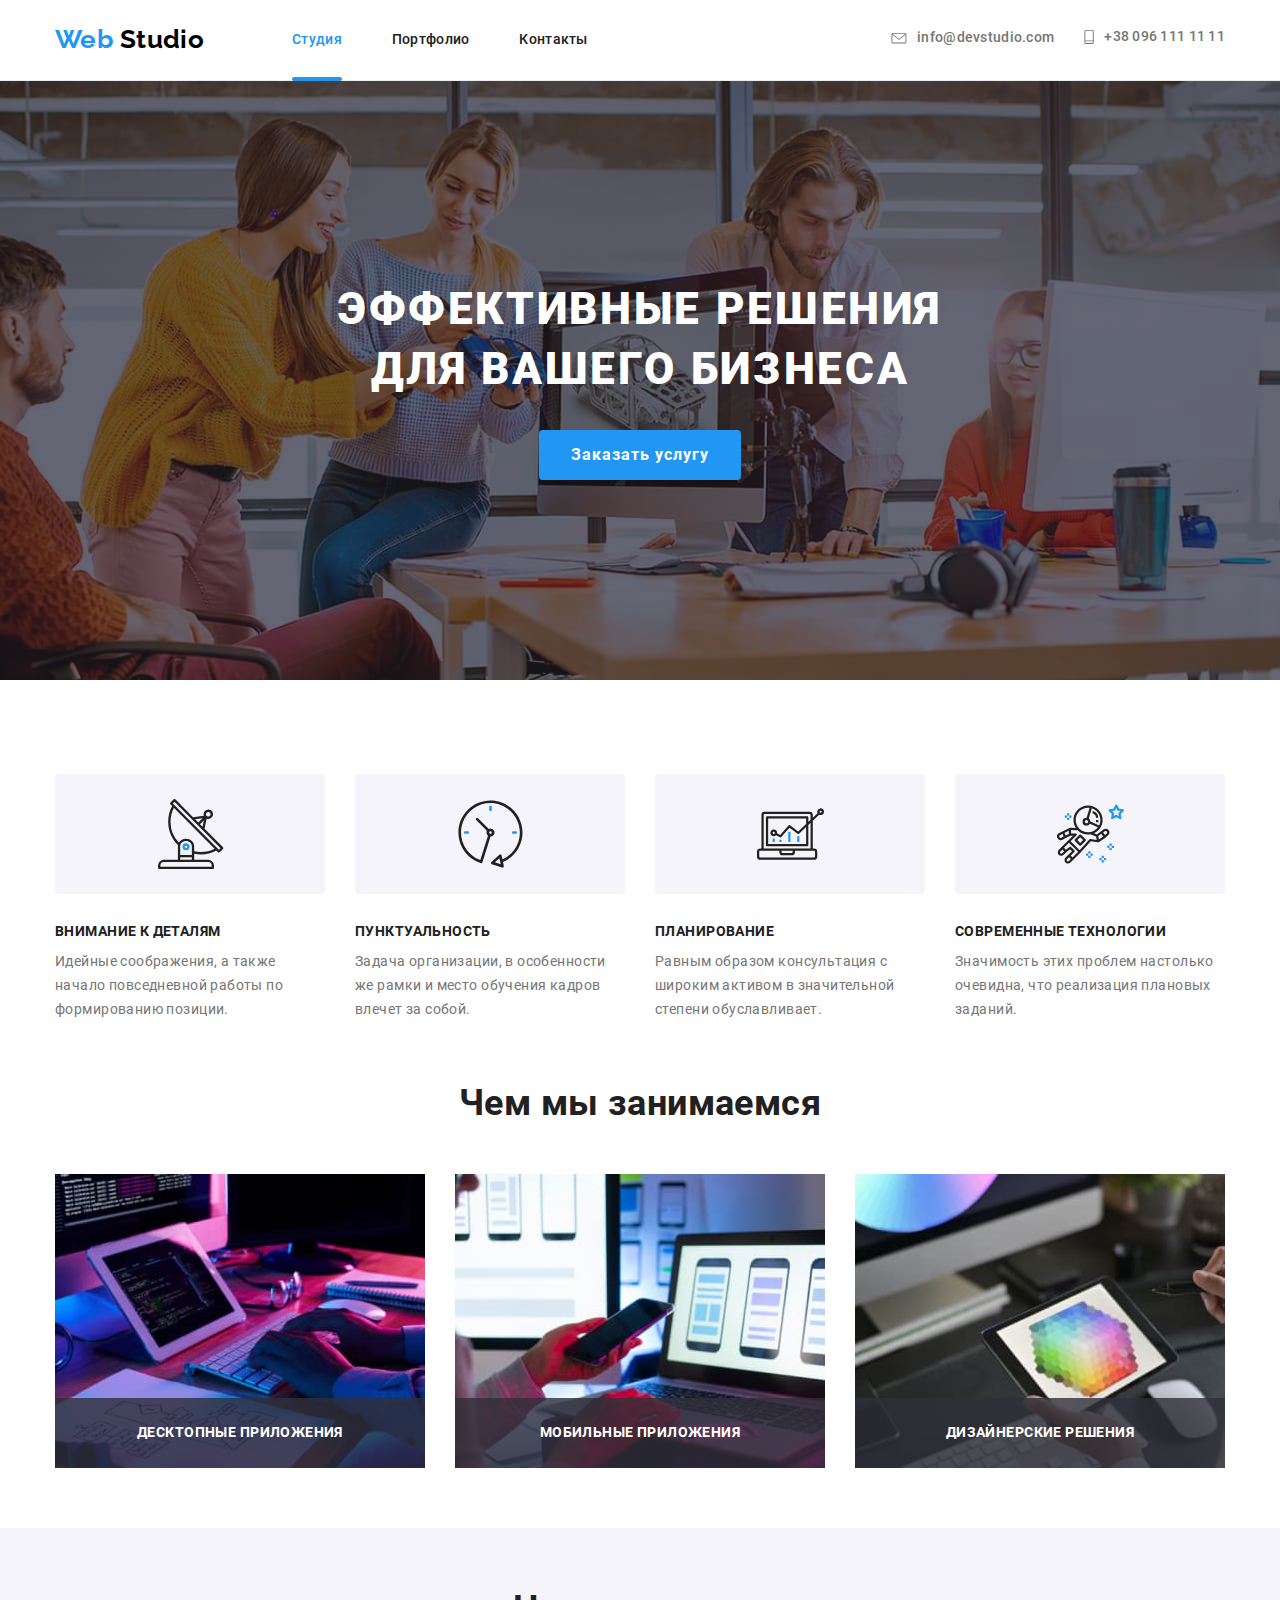
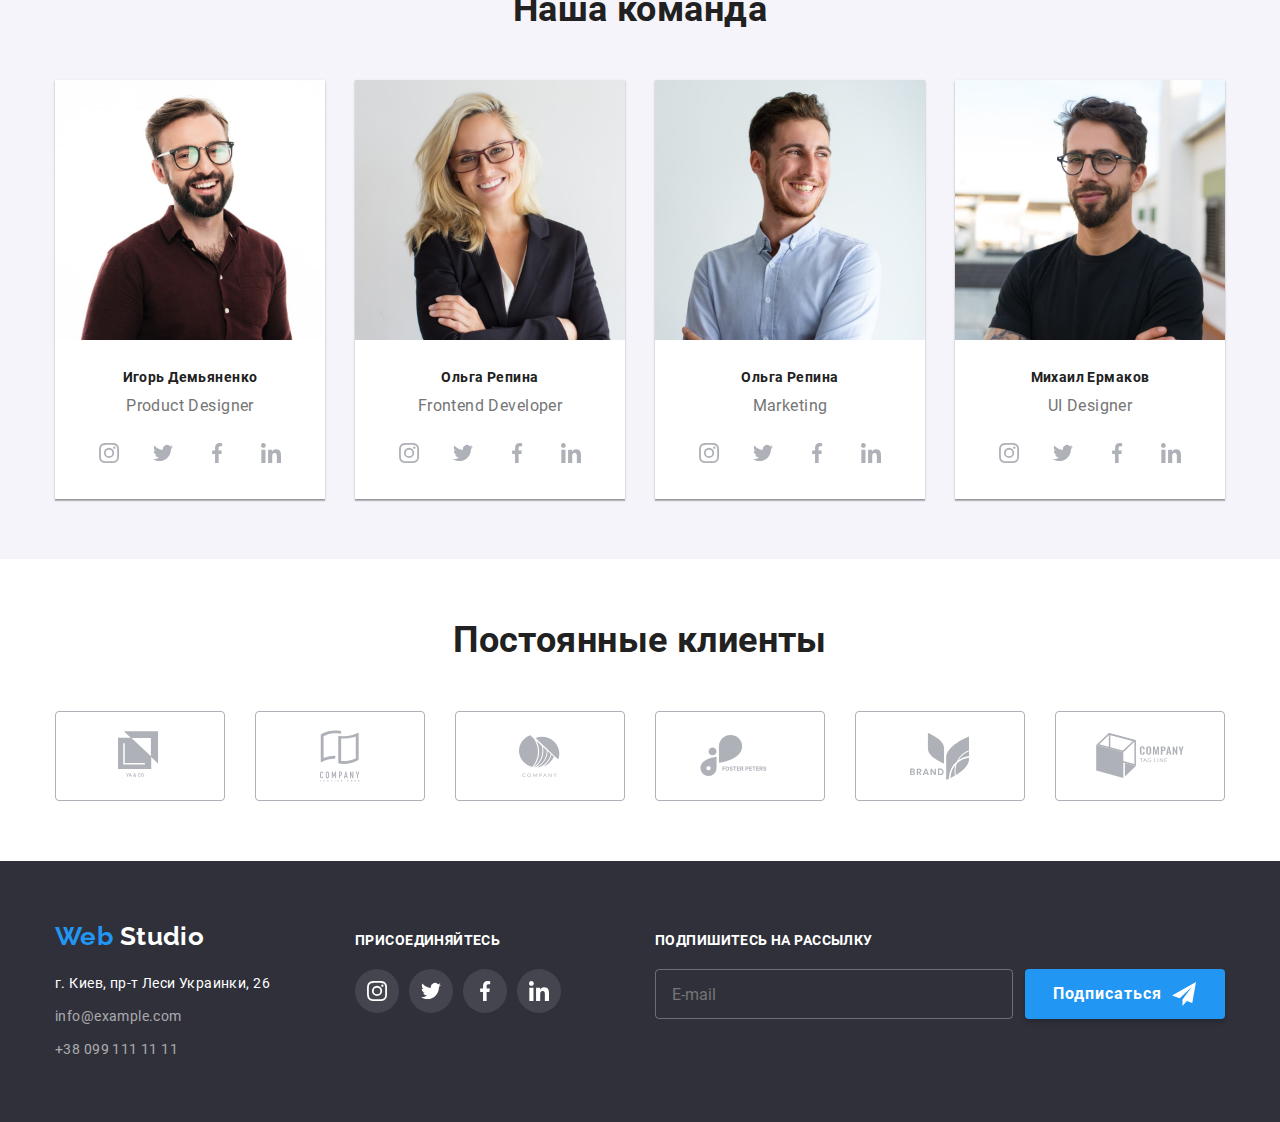
==== commit 530151a0: "портфолио, меню" ====
--- a/index.html
+++ b/index.html
@@ -10,39 +10,46 @@
     <!--Верхняя линия-->
     <header class="header-nav">
         <div class="container main-nav">
-          <div><a class="logo" href="./index.html"
-            ><span class="logo-color">Web</span> Studio</a
-          >
-          </div>
-          <nav class="site-nav-logo">
-            
-          <ul class="site-nav list">
-            <li class="item"><a href="" class="link current">Студия</a></li>
-            <li class="item">
-              <a href="./portfolio.html" class="link">Портфолио</a>
-            </li>
-            <li class="item"><a href="" class="link">Контакты</a></li>
-          </ul>
-        </nav>
-
-        <ul class="add-header list">
-          <li class="item">
-            <a href="mailto:info@devstudio.com" class="link">
-              <svg class="icon-style" height="11.2" width="16">
-                <use href="./img/symbol-defs111.svg#icon-envelope"></use>
+            <div class="logo-box"><a class="logo" href="./index.html"
+              ><span class="logo-color">Web</span> Studio</a>
+            </div>
+            <button class="menu-btn" type="button">
+              <svg width="40" height="40" >
+                <use class="menu-btn-icon" href="./img/symbol-defs.svg#icon-menu-btn-1"></use>
+                <use class="menu-btn-icon" href="./img/symbol-defs111.svg#icon-close"></use>
               </svg>
-              info@devstudio.com</a
-            >
-          </li>
-          <li class="item">
-            <a href="tel:+380961111111" class="link">
-              <svg class="icon-style" height="14" width="10">
-                <use href="./img/symbol-defs111.svg#icon-phone"></use>
-              </svg>
-              +38 096 111 11 11</a
-            >
-          </li>
-        </ul>
+            </button>
+          <div class="site-nav-add">
+            <nav class="site-nav-logo">
+              
+              <ul class="site-nav list">
+                <li class="item"><a href="" class="link current">Студия</a></li>
+                <li class="item">
+                  <a href="./portfolio.html" class="link">Портфолио</a>
+                </li>
+                <li class="item"><a href="" class="link">Контакты</a></li>
+              </ul>
+            </nav>
+
+              <ul class="add-header list">
+                <li class="item">
+                  <a href="mailto:info@devstudio.com" class="link">
+                    <svg class="icon-style" height="11.2" width="16">
+                      <use href="./img/symbol-defs111.svg#icon-envelope"></use>
+                    </svg>
+                    info@devstudio.com</a
+                  >
+                </li>
+                <li class="item">
+                  <a href="tel:+380961111111" class="link">
+                    <svg class="icon-style" height="14" width="10">
+                      <use href="./img/symbol-defs111.svg#icon-phone"></use>
+                    </svg>
+                    +38 096 111 11 11</a
+                  >
+                </li>
+              </ul>
+            </div>
       </div>
     </header>
     <main>
@@ -505,9 +512,7 @@
              
                 <label class="label-agree">
                       <input class="input-agree visually-hidden" type="checkbox" name="agree"  checked>
-                      <span class="checkbox"></span>
-                      
-                      Соглашаюсь с рассылкой и принимаю <a class="link-agree" href="#">Условия договора</a>
+                      <span class="checkbox"></span> <span class="label-agree-text">Соглашаюсь с рассылкой и принимаю <a class="link-agree" href="#">Условия договора</a></span> 
                 </label> 
               
               <div class="form-sub-btn">
--- a/css/main.min.css
+++ b/css/main.min.css
@@ -1,2 +1,2 @@
-@font-face{font-family:'Raleway';font-style:normal;font-weight:700;src:local(""),url("../fonts/raleway-v17-latin-700.woff2") format("woff2"),url("../fonts/raleway-v17-latin-700.woff") format("woff")}@font-face{font-family:'Roboto';font-style:normal;font-weight:400;src:local("Roboto"),local("Roboto-Regular"),url("../fonts/roboto-v20-latin_cyrillic-regular.woff2") format("woff2"),url("../fonts/roboto-v20-latin_cyrillic-regular.woff") format("woff")}@font-face{font-family:'Roboto';font-style:normal;font-weight:500;src:local("Roboto Medium"),local("Roboto-Medium"),url("../fonts/roboto-v20-latin_cyrillic-500.woff2") format("woff2"),url("../fonts/roboto-v20-latin_cyrillic-500.woff") format("woff")}@font-face{font-family:'Roboto';font-style:normal;font-weight:700;src:local("Roboto Bold"),local("Roboto-Bold"),url("../fonts/roboto-v20-latin_cyrillic-700.woff2") format("woff2"),url("../fonts/roboto-v20-latin_cyrillic-700.woff") format("woff")}@font-face{font-family:'Roboto';font-style:normal;font-weight:900;src:local("Roboto Black"),local("Roboto-Black"),url("../fonts/roboto-v20-latin_cyrillic-900.woff2") format("woff2"),url("../fonts/roboto-v20-latin_cyrillic-900.woff") format("woff")}/*! normalize.css v8.0.1 | MIT License | github.com/necolas/normalize.css */html{-webkit-box-sizing:border-box;box-sizing:border-box}*,*::before,*::after{-webkit-box-sizing:inherit;box-sizing:inherit}html{line-height:1.15;-webkit-text-size-adjust:100%}body{margin:0}main{display:block}h1{font-size:2em;margin:0.67em 0}hr{-webkit-box-sizing:content-box;box-sizing:content-box;height:0;overflow:visible}pre{font-family:monospace, monospace;font-size:1em}a{background-color:transparent}abbr[title]{border-bottom:none;text-decoration:underline;-webkit-text-decoration:underline dotted;text-decoration:underline dotted}b,strong{font-weight:bolder}code,kbd,samp{font-family:monospace, monospace;font-size:1em}small{font-size:80%}sub,sup{font-size:75%;line-height:0;position:relative;vertical-align:baseline}sub{bottom:-0.25em}sup{top:-0.5em}img{border-style:none}button,input,optgroup,select,textarea{font-family:inherit;font-size:100%;line-height:1.15;margin:0}button,input{overflow:visible}button,select{text-transform:none}button,[type="button"],[type="reset"],[type="submit"]{-webkit-appearance:button}button::-moz-focus-inner,[type="button"]::-moz-focus-inner,[type="reset"]::-moz-focus-inner,[type="submit"]::-moz-focus-inner{border-style:none;padding:0}button:-moz-focusring,[type="button"]:-moz-focusring,[type="reset"]:-moz-focusring,[type="submit"]:-moz-focusring{outline:1px dotted ButtonText}fieldset{padding:0.35em 0.75em 0.625em}legend{-webkit-box-sizing:border-box;box-sizing:border-box;color:inherit;display:table;max-width:100%;padding:0;white-space:normal}progress{vertical-align:baseline}textarea{overflow:auto}[type="checkbox"],[type="radio"]{-webkit-box-sizing:border-box;box-sizing:border-box;padding:0}[type="number"]::-webkit-inner-spin-button,[type="number"]::-webkit-outer-spin-button{height:auto}[type="search"]{-webkit-appearance:textfield;outline-offset:-2px}[type="search"]::-webkit-search-decoration{-webkit-appearance:none}::-webkit-file-upload-button{-webkit-appearance:button;font:inherit}details{display:block}summary{display:list-item}template{display:none}[hidden]{display:none}body{background-color:#fff;color:#757575;font-family:"Roboto", sans-serif;font-size:14px;line-height:1.71;letter-spacing:0.03em}.list{list-style:none;padding:0;margin:0}.picture{display:block}.section{padding-top:60px;padding-bottom:60px}@media (min-width: 1200px){.section .section:not(.features){padding-top:94px;padding-bottom:94px}}@media (min-width: 1200px){.section.features{padding-bottom:0;padding-top:94px}}.section-title{color:#212121;font-weight:700;font-size:28px;line-height:1.17;text-align:center;margin-top:0;margin-bottom:30px}@media (min-width: 1200px){.section-title{font-size:36px;margin-bottom:50px}}.logo{display:block;padding-top:20px;padding-bottom:23px;color:#000000;font-family:"Raleway", sans-serif;font-weight:700;font-size:24px;line-height:1.2;text-decoration:none;-webkit-transition-property:color;transition-property:color;-webkit-transition-duration:250ms;transition-duration:250ms;-webkit-transition-timing-function:cubic-bezier(0.4, 0, 0.2, 1);transition-timing-function:cubic-bezier(0.4, 0, 0.2, 1)}.logo:hover,.logo:focus{color:#2196f3}.logo .logo-color{color:#2196f3}@media (min-width: 1200px){.logo{font-size:26px}}header{position:fixed;left:50%;-webkit-transform:translateX(-50%);transform:translateX(-50%);width:100%;background-color:#fff;z-index:98}@media (max-width: 767px){header{display:none}}.header-nav{border-bottom:1px solid #ECECEC}.main-nav{display:-webkit-box;display:-ms-flexbox;display:flex;-webkit-box-align:center;-ms-flex-align:center;align-items:center;-webkit-box-pack:justify;-ms-flex-pack:justify;justify-content:space-between}.site-nav{display:-webkit-box;display:-ms-flexbox;display:flex}.site-nav .item+.item{margin-left:50px}.site-nav .link{display:block;padding-top:32px;padding-bottom:32px;color:#212121;font-weight:500;font-size:14px;line-height:1.14;letter-spacing:0.02em;text-decoration:none;-webkit-transition-property:color;transition-property:color;-webkit-transition-duration:250ms;transition-duration:250ms;-webkit-transition-timing-function:cubic-bezier(0.4, 0, 0.2, 1);transition-timing-function:cubic-bezier(0.4, 0, 0.2, 1)}.site-nav .link:hover,.site-nav .link:focus{color:#2196f3}.site-nav .link.current{position:relative;color:#2196f3}.site-nav .link.current::after{position:absolute;content:"";display:block;width:100%;height:4px;bottom:-1px;background-color:#2196f3;border-radius:2px}.add-header{display:block;-webkit-box-align:center;-ms-flex-align:center;align-items:center}@media (min-width: 1200px){.add-header{display:-webkit-box;display:-ms-flexbox;display:flex;-webkit-box-align:baseline;-ms-flex-align:baseline;align-items:baseline;-ms-flex-wrap:nowrap;flex-wrap:nowrap}}.add-header .item+.item{margin-top:10px}@media (min-width: 1200px){.add-header .item+.item{margin-left:30px}}.add-header .link{display:-webkit-box;display:-ms-flexbox;display:flex;-webkit-box-align:center;-ms-flex-align:center;align-items:center;color:#757575;fill:currentColor;font-weight:500;font-size:14px;line-height:1.14;letter-spacing:0.02em;text-decoration:none;-webkit-transition-duration:250ms;transition-duration:250ms;-webkit-transition-timing-function:cubic-bezier(0.4, 0, 0.2, 1);transition-timing-function:cubic-bezier(0.4, 0, 0.2, 1)}.add-header .link:hover,.add-header .link:focus{color:#2196f3}.icon-style{margin-right:10px}.button{display:inline-block;border-radius:4px;border:none;padding:10px 32px;min-width:200px;color:#fff;background-color:#2196f3;border-color:transparent;-webkit-box-shadow:0px 4px 4px rgba(0,0,0,0.15);box-shadow:0px 4px 4px rgba(0,0,0,0.15);-webkit-box-align:center;-ms-flex-align:center;align-items:center;text-align:center;font-weight:700;font-size:16px;line-height:1.87;letter-spacing:0.06em}.visually-hidden{position:absolute !important;clip:rect(1px 1px 1px 1px);clip:rect(1px, 1px, 1px, 1px);padding:0 !important;border:0 !important;height:1px !important;width:1px !important;overflow:hidden}.container{width:100%;padding-left:15px;padding-right:15px;margin:0 auto}@media (min-width: 480px){.container{width:480px}}@media (min-width: 768px){.container{width:768px}}@media (min-width: 1200px){.container{width:1200px}}main{padding-top:80px}.hero{text-align:center}.hero.background{padding-top:118px;width:100%;height:400px;background-color:#000000;background-image:-webkit-gradient(linear, left top, left bottom, from(rgba(47,48,58,0.4)), to(rgba(47,48,58,0.4))),url(../img/Headerimg.jpg);background-image:linear-gradient(rgba(47,48,58,0.4), rgba(47,48,58,0.4)),url(../img/Headerimg.jpg);background-repeat:no-repeat;background-size:cover;background-attachment:scroll;background-position:center;margin-left:auto;margin-right:auto}@media (min-width: 1200px){.hero.background{height:600px;padding-top:200px}}.hero-title{color:#fff;font-weight:900;font-size:26px;line-height:1.61;letter-spacing:0.06em;text-transform:uppercase;margin-top:0;margin-bottom:30px}@media (min-width: 1200px){.hero-title{font-size:44px;line-height:1.36}}@media (min-width: 768px){.features-list{display:-webkit-box;display:-ms-flexbox;display:flex;-ms-flex-wrap:wrap;flex-wrap:wrap;margin:-15px}.features-list .item{width:calc((100% - 60px) / 2);margin:15px}}@media (min-width: 1200px){.features-list{display:-webkit-box;display:-ms-flexbox;display:flex;-ms-flex-wrap:unset;flex-wrap:unset}.features-list .item{margin:15px}}.icon-back{display:-webkit-box;display:-ms-flexbox;display:flex;-webkit-box-pack:center;-ms-flex-pack:center;justify-content:center;-webkit-box-align:center;-ms-flex-align:center;align-items:center;height:120px;background-color:#f5f4fa;border-radius:4px}.features-list .title{font-weight:700;font-size:14px;line-height:1.14;text-transform:uppercase;color:#212121;text-align:center;margin-top:30px;margin-bottom:10px}@media (min-width: 768px){.features-list .title{text-align:left}}.features-list p{margin-top:0;margin-bottom:0}.section.works{display:none}@media (min-width: 1200px){.section.works{display:block}}.work .title{position:absolute;bottom:0;display:-webkit-box;display:-ms-flexbox;display:flex;-webkit-box-align:center;-ms-flex-align:center;align-items:center;-webkit-box-pack:center;-ms-flex-pack:center;justify-content:center;width:100%;height:70px;margin:0;font-weight:700;font-size:14px;line-height:1.14;text-transform:uppercase;background:rgba(47,48,58,0.8);color:#fff}.work.list{display:-webkit-box;display:-ms-flexbox;display:flex}.work .item{width:calc((100% - 60px) / 3);position:relative}.work .item:not(:last-child){margin-right:30px}.section.team{background-color:#f5f4fa}.team .title{color:#212121;font-weight:700;font-size:14px;line-height:1.14;text-align:center;margin-top:0;margin-bottom:10px}.team .wrapper{padding-top:30px;padding-right:32px;padding-bottom:24px;padding-left:32px}.team .wrapper .text{font-weight:400;font-size:16px;line-height:1.19;text-align:center;margin-top:0;margin-bottom:16px}@media (min-width: 768px){.team .list{display:-webkit-box;display:-ms-flexbox;display:flex;-ms-flex-wrap:wrap;flex-wrap:wrap;-webkit-box-pack:center;-ms-flex-pack:center;justify-content:center}}.team .foto-icons{background-color:#fff;-webkit-box-shadow:0px 1px 3px rgba(0,0,0,0.12),0px 1px 1px rgba(0,0,0,0.14),0px 2px 1px rgba(0,0,0,0.2);box-shadow:0px 1px 3px rgba(0,0,0,0.12),0px 1px 1px rgba(0,0,0,0.14),0px 2px 1px rgba(0,0,0,0.2)}@media screen and (max-width: 767px){.team .foto-icons:not(:last-child){margin-bottom:30px}}@media (min-width: 768px){.team .foto-icons{width:calc((100% - 30px) / 2)}}@media screen and (min-width: 768px) and (max-width: 1199px){.team .foto-icons:not(:nth-last-child(-n+2)){margin-bottom:30px}.team .foto-icons:nth-child(2n){margin-left:30px}}@media (min-width: 1200px){.team .foto-icons{width:calc((100% - 30px * 3) / 4)}.team .foto-icons:not(:last-child){margin-right:30px}}.team .list-link{display:-webkit-box;display:-ms-flexbox;display:flex;-webkit-box-pack:center;-ms-flex-pack:center;justify-content:center}.team .list-link .list-item:not(:nth-child(4n+4)){margin-right:10px}.team .link{fill:#afb1b8;display:-webkit-box;display:-ms-flexbox;display:flex;-webkit-box-pack:center;-ms-flex-pack:center;justify-content:center;-webkit-box-align:center;-ms-flex-align:center;align-items:center;width:44px;height:44px;border-radius:50%;-webkit-transition-property:background-color, fill;transition-property:background-color, fill;-webkit-transition-duration:250ms;transition-duration:250ms;-webkit-transition-timing-function:cubic-bezier(0.4, 0, 0.2, 1);transition-timing-function:cubic-bezier(0.4, 0, 0.2, 1)}.team .link:hover,.team .link:focus{fill:#fff;background-color:#2196f3}.team .link{text-decoration:none;color:inherit}.customers .list{display:-webkit-box;display:-ms-flexbox;display:flex;-ms-flex-wrap:wrap;flex-wrap:wrap}.customers .item{width:calc((100% - 30px) / 2);height:90px}@media (max-width: 767px){.customers .item:not(:nth-last-child(-n+2)){margin-bottom:30px}.customers .item:nth-child(2n){margin-left:30px}}@media (min-width: 768px){.customers .item{width:calc((100% - 30px * 2) / 3)}}@media screen and (min-width: 768px) and (max-width: 1199px){.customers .item{margin-right:30px}.customers .item:nth-child(3n+3){margin-right:0}.customers .item:not(:nth-last-child(-n+3)){margin-bottom:30px}}@media (min-width: 1200px){.customers .item{width:calc((100% - 5 * 30px) / 6)}.customers .item+.item{margin-left:30px}}.customers .link{display:-webkit-box;display:-ms-flexbox;display:flex;-webkit-box-pack:center;-ms-flex-pack:center;justify-content:center;-webkit-box-align:center;-ms-flex-align:center;align-items:center;fill:#afb1b8;border:1px solid #afb1b8;border-radius:4px;height:90px;-webkit-transition-property:fill, border-color;transition-property:fill, border-color;-webkit-transition-duration:250ms;transition-duration:250ms;-webkit-transition-timing-function:cubic-bezier(0.4, 0, 0.2, 1);transition-timing-function:cubic-bezier(0.4, 0, 0.2, 1)}.customers .link:hover,.customers .link:focus{fill:#2196f3;border:1px solid #2196f3}.footer{background-color:#2f303a;padding-top:60px;padding-bottom:60px}.main-footer{text-align:center}@media (min-width: 768px){.main-footer{display:-webkit-box;display:-ms-flexbox;display:flex;-ms-flex-wrap:wrap;flex-wrap:wrap;-ms-flex-pack:distribute;justify-content:space-around;justify-items:baseline}}@media (min-width: 1200px){.main-footer{text-align:start;display:-webkit-box;display:-ms-flexbox;display:flex;-webkit-box-align:baseline;-ms-flex-align:baseline;align-items:baseline}.main-footer .item+.item{margin-left:30px}}.button.sub{display:-webkit-box;display:-ms-flexbox;display:flex;padding-top:10px;padding-right:28px;padding-bottom:10px;padding-left:28px;margin-top:20px}@media (min-width: 1200px){.button.sub{margin-top:0;margin-left:12px}}.foot-address{-ms-flex-preferred-size:270px;flex-basis:270px}address p{color:#fff;font-style:normal;margin-top:20px;margin-bottom:9px}address .link{display:inline-block;color:rgba(255,255,255,0.6);text-decoration:none;font-style:normal}address .link:not(:last-child){margin-bottom:9px}.footer .logo{color:#fff}.footer .logo .logo-color{color:#2196f3}.footer .social{-ms-flex-preferred-size:270px;flex-basis:270px}.social-text,.form-text{margin-top:60px;margin-bottom:20px;color:#fff;font-weight:700;font-size:14px;line-height:1.14;text-transform:uppercase}@media (min-width: 768px){.social-text,.form-text{margin-top:0}}@media (min-width: 768px){.form-text{margin-top:60px}}@media (min-width: 1200px){.form-text{margin-top:12px}}.footer-link{display:-webkit-box;display:-ms-flexbox;display:flex;-webkit-box-pack:center;-ms-flex-pack:center;justify-content:center}.footer-link .list-item:not(:last-child){margin-right:10px}@media (min-width: 1200px){.footer-link{-webkit-box-pack:start;-ms-flex-pack:start;justify-content:start}}.social .link{display:-webkit-box;display:-ms-flexbox;display:flex;-webkit-box-pack:center;-ms-flex-pack:center;justify-content:center;-webkit-box-align:center;-ms-flex-align:center;align-items:center;width:44px;height:44px;border-radius:50%;fill:#fff;background-color:rgba(255,255,255,0.1);-webkit-transition-property:background-color;transition-property:background-color;-webkit-transition-duration:250ms;transition-duration:250ms;-webkit-transition-timing-function:cubic-bezier(0.4, 0, 0.2, 1);transition-timing-function:cubic-bezier(0.4, 0, 0.2, 1)}.social .link:hover,.social .link:focus{background-color:#2196f3;border-radius:50%}.footer .form{-ms-flex-preferred-size:570px;flex-basis:570px}.footer .form-icon{margin-left:10px}.form-email{display:-webkit-box;display:-ms-flexbox;display:flex;-ms-flex-wrap:wrap;flex-wrap:wrap;-webkit-box-pack:center;-ms-flex-pack:center;justify-content:center}@media (min-width: 1200px){.form-email{-ms-flex-wrap:nowrap;flex-wrap:nowrap;-webkit-box-pack:justify;-ms-flex-pack:justify;justify-content:space-between}}.input-footer-email{width:100%;height:50px;padding:15px 16px;font-size:16px;line-height:1.25;color:rgba(255,255,255,0.6);background-color:inherit;border:1px solid rgba(255,255,255,0.3);border-radius:4px;margin-bottom:20px}@media (min-width: 768px){.input-footer-email{max-width:450px}}@media (min-width: 1200px){.input-footer-email{margin-bottom:0}}.backdrop{position:fixed;top:0;left:0;right:0;bottom:0;background:rgba(0,0,0,0.2);z-index:100;opacity:1;display:block;-webkit-transition:opacity 250ms cubic-bezier(0.4, 0, 0.2, 1);transition:opacity 250ms cubic-bezier(0.4, 0, 0.2, 1)}.backdrop.is-hidden{pointer-events:none;opacity:0;-webkit-transition:opacity 250ms cubic-bezier(0.4, 0, 0.2, 1);transition:opacity 250ms cubic-bezier(0.4, 0, 0.2, 1)}.btn-close{position:absolute;display:-webkit-inline-box;display:-ms-inline-flexbox;display:inline-flex;-webkit-box-align:center;-ms-flex-align:center;align-items:center;top:8px;right:8px;width:30px;height:30px;border-radius:50%;border:1px solid rgba(0,0,0,0.1);background-color:#fff}.btn-close:hover,.btn-close:focus{fill:#2196f3}.modal{position:absolute;top:50%;left:50%;-webkit-transform:translate(-50%, -50%);transform:translate(-50%, -50%);width:100%;max-width:528px;height:581px;padding:40px;background-color:#fff;-webkit-box-shadow:0px 1px 3px rgba(0,0,0,0.12),0px 1px 1px rgba(0,0,0,0.14),0px 2px 1px rgba(0,0,0,0.2);box-shadow:0px 1px 3px rgba(0,0,0,0.12),0px 1px 1px rgba(0,0,0,0.14),0px 2px 1px rgba(0,0,0,0.2);border-radius:4px}.modal-form-title{font-weight:700;font-size:20px;line-height:1.15;text-align:center;color:#212121;margin-top:0;margin-bottom:12px}.modal-input{width:100%;padding-left:42px;max-width:448px;border:1px solid rgba(33,33,33,0.2);-webkit-box-sizing:border-box;box-sizing:border-box;border-radius:4px;-webkit-transition:250ms cubic-bezier(0.4, 0, 0.2, 1);transition:250ms cubic-bezier(0.4, 0, 0.2, 1)}.modal-input:focus{border:1px solid #2196f3;outline:none}.modal-input:focus+.modal-icon{fill:#2196f3}.modal-input-item{height:40px}.modal-input-item:not(:placeholder-shown):invalid{border-color:red}.modal-input-item:focus:invalid{border-color:red}.modal-input.modal-comment{height:120px;resize:none;padding:12px 16px;margin-bottom:20px}.modal-input.modal-comment::-webkit-input-placeholder{color:rgba(117,117,117,0.5)}.modal-input.modal-comment:-ms-input-placeholder{color:rgba(117,117,117,0.5)}.modal-input.modal-comment::-ms-input-placeholder{color:rgba(117,117,117,0.5)}.modal-input.modal-comment::placeholder{color:rgba(117,117,117,0.5)}.modal-label-text{font-size:12px;line-height:1.16;letter-spacing:0.01em}.modal-icon-box{position:relative;margin-bottom:10px}.modal-icon{position:absolute;left:15px;top:50%;-webkit-transform:translateY(-50%);transform:translateY(-50%);fill:#212121;-webkit-transition:250ms cubic-bezier(0.4, 0, 0.2, 1);transition:250ms cubic-bezier(0.4, 0, 0.2, 1)}.form-sub-btn{display:-webkit-box;display:-ms-flexbox;display:flex;-webkit-box-pack:center;-ms-flex-pack:center;justify-content:center;margin-top:30px}.link-agree{color:#2196f3;display:inline-block}.checkbox{position:absolute;top:50%;left:7px;width:16px;height:15px;border:2px solid #212121;border-radius:2px;-webkit-transform:translateY(-50%);transform:translateY(-50%)}.input-agree:checked+.checkbox{border:2px solid #2196f3;background-color:#2196f3;background-image:url(../img/chec.svg);background-size:contain;background-origin:border-box}.input-agree:focus+.checkbox{border:2px solid #2196f3}.label-agree{position:relative;display:block;padding-left:37px}.input-agree.visually-hidden{position:absolute !important;clip:rect(1px 1px 1px 1px);clip:rect(1px, 1px, 1px, 1px);padding:0 !important;border:0 !important;height:1px !important;width:1px !important;overflow:hidden}
+@font-face{font-family:'Raleway';font-style:normal;font-weight:700;src:local(""),url("../fonts/raleway-v17-latin-700.woff2") format("woff2"),url("../fonts/raleway-v17-latin-700.woff") format("woff")}@font-face{font-family:'Roboto';font-style:normal;font-weight:400;src:local("Roboto"),local("Roboto-Regular"),url("../fonts/roboto-v20-latin_cyrillic-regular.woff2") format("woff2"),url("../fonts/roboto-v20-latin_cyrillic-regular.woff") format("woff")}@font-face{font-family:'Roboto';font-style:normal;font-weight:500;src:local("Roboto Medium"),local("Roboto-Medium"),url("../fonts/roboto-v20-latin_cyrillic-500.woff2") format("woff2"),url("../fonts/roboto-v20-latin_cyrillic-500.woff") format("woff")}@font-face{font-family:'Roboto';font-style:normal;font-weight:700;src:local("Roboto Bold"),local("Roboto-Bold"),url("../fonts/roboto-v20-latin_cyrillic-700.woff2") format("woff2"),url("../fonts/roboto-v20-latin_cyrillic-700.woff") format("woff")}@font-face{font-family:'Roboto';font-style:normal;font-weight:900;src:local("Roboto Black"),local("Roboto-Black"),url("../fonts/roboto-v20-latin_cyrillic-900.woff2") format("woff2"),url("../fonts/roboto-v20-latin_cyrillic-900.woff") format("woff")}/*! normalize.css v8.0.1 | MIT License | github.com/necolas/normalize.css */html{-webkit-box-sizing:border-box;box-sizing:border-box}*,*::before,*::after{-webkit-box-sizing:inherit;box-sizing:inherit}html{line-height:1.15;-webkit-text-size-adjust:100%}body{margin:0}main{display:block}h1{font-size:2em;margin:0.67em 0}hr{-webkit-box-sizing:content-box;box-sizing:content-box;height:0;overflow:visible}pre{font-family:monospace, monospace;font-size:1em}a{background-color:transparent}abbr[title]{border-bottom:none;text-decoration:underline;-webkit-text-decoration:underline dotted;text-decoration:underline dotted}b,strong{font-weight:bolder}code,kbd,samp{font-family:monospace, monospace;font-size:1em}small{font-size:80%}sub,sup{font-size:75%;line-height:0;position:relative;vertical-align:baseline}sub{bottom:-0.25em}sup{top:-0.5em}img{border-style:none}button,input,optgroup,select,textarea{font-family:inherit;font-size:100%;line-height:1.15;margin:0}button,input{overflow:visible}button,select{text-transform:none}button,[type="button"],[type="reset"],[type="submit"]{-webkit-appearance:button}button::-moz-focus-inner,[type="button"]::-moz-focus-inner,[type="reset"]::-moz-focus-inner,[type="submit"]::-moz-focus-inner{border-style:none;padding:0}button:-moz-focusring,[type="button"]:-moz-focusring,[type="reset"]:-moz-focusring,[type="submit"]:-moz-focusring{outline:1px dotted ButtonText}fieldset{padding:0.35em 0.75em 0.625em}legend{-webkit-box-sizing:border-box;box-sizing:border-box;color:inherit;display:table;max-width:100%;padding:0;white-space:normal}progress{vertical-align:baseline}textarea{overflow:auto}[type="checkbox"],[type="radio"]{-webkit-box-sizing:border-box;box-sizing:border-box;padding:0}[type="number"]::-webkit-inner-spin-button,[type="number"]::-webkit-outer-spin-button{height:auto}[type="search"]{-webkit-appearance:textfield;outline-offset:-2px}[type="search"]::-webkit-search-decoration{-webkit-appearance:none}::-webkit-file-upload-button{-webkit-appearance:button;font:inherit}details{display:block}summary{display:list-item}template{display:none}[hidden]{display:none}body{background-color:#fff;color:#757575;font-family:"Roboto", sans-serif;font-size:14px;line-height:1.71;letter-spacing:0.03em}.list{list-style:none;padding:0;margin:0}.picture{display:block}.section{padding-top:60px;padding-bottom:60px}@media (min-width: 1200px){.section .section:not(.features){padding-top:94px;padding-bottom:94px}}@media (min-width: 1200px){.section.features{padding-bottom:0;padding-top:94px}}.section-title{color:#212121;font-weight:700;font-size:28px;line-height:1.17;text-align:center;margin-top:0;margin-bottom:30px}@media (min-width: 1200px){.section-title{font-size:36px;margin-bottom:50px}}.logo-box{display:inline-block;margin-right:88px}.logo{display:block;color:#000000;font-family:"Raleway", sans-serif;font-weight:700;font-size:24px;line-height:1.2;text-decoration:none;-webkit-transition-property:color;transition-property:color;-webkit-transition-duration:250ms;transition-duration:250ms;-webkit-transition-timing-function:cubic-bezier(0.4, 0, 0.2, 1);transition-timing-function:cubic-bezier(0.4, 0, 0.2, 1)}.logo:hover,.logo:focus{color:#2196f3}.logo .logo-color{color:#2196f3}@media (min-width: 1200px){.logo{font-size:26px}}header{position:fixed;left:50%;-webkit-transform:translateX(-50%);transform:translateX(-50%);width:100%;background-color:#fff;z-index:98}.header-nav{border-bottom:1px solid #ECECEC}@media (min-width: 768px){.main-nav{display:-webkit-box;display:-ms-flexbox;display:flex;-webkit-box-align:center;-ms-flex-align:center;align-items:center;-webkit-box-pack:justify;-ms-flex-pack:justify;justify-content:space-between}}@media (max-width: 767px){.site-nav-add{position:absolute;left:0;top:100%;width:100%;max-height:393px;padding:60px;background-color:#fff;-webkit-box-shadow:0px 4px 8px rgba(0,0,0,0.04),0px 2px 4px rgba(0,0,0,0.08),0px 1px 3px rgba(0,0,0,0.16);box-shadow:0px 4px 8px rgba(0,0,0,0.04),0px 2px 4px rgba(0,0,0,0.08),0px 1px 3px rgba(0,0,0,0.16)}}@media (min-width: 768px){.site-nav-add{display:-webkit-box;display:-ms-flexbox;display:flex;-webkit-box-align:baseline;-ms-flex-align:baseline;align-items:baseline;-webkit-box-pack:justify;-ms-flex-pack:justify;justify-content:space-between;-webkit-box-flex:2;-ms-flex-positive:2;flex-grow:2}}@media (min-width: 768px){.menu-btn{display:none}}.menu-btn-icon{fill:#212121}@media (max-width: 767px){.site-nav{text-align:center}.site-nav .item:not(:last-child){margin-bottom:40px}}@media (min-width: 768px){.site-nav{display:-webkit-box;display:-ms-flexbox;display:flex;margin-right:84px}.site-nav .item+.item{margin-left:50px}}.site-nav .link{display:-webkit-inline-box;display:-ms-inline-flexbox;display:inline-flex;color:#212121;font-weight:500;font-size:14px;line-height:1.14;letter-spacing:0.02em;text-decoration:none;-webkit-transition-property:color;transition-property:color;-webkit-transition-duration:250ms;transition-duration:250ms;-webkit-transition-timing-function:cubic-bezier(0.4, 0, 0.2, 1);transition-timing-function:cubic-bezier(0.4, 0, 0.2, 1)}.site-nav .link:hover,.site-nav .link:focus{color:#2196f3}@media (max-width: 767px){.site-nav .link{font-size:18px}}@media (min-width: 768px){.site-nav .link{padding-top:32px;padding-bottom:32px}}.site-nav .link.current{position:relative;color:#2196f3}.site-nav .link.current::after{position:absolute;content:"";display:block;width:100%;height:4px;bottom:-1px;background-color:#2196f3;border-radius:2px}@media (max-width: 767px){.site-nav .link.current::after{bottom:-12px}}.add-header .item{text-align:center}@media (max-width: 767px){.add-header{margin-top:60px}}@media (min-width: 768px){.add-header{display:block;-webkit-box-align:center;-ms-flex-align:center;align-items:center}}@media (min-width: 1200px){.add-header{display:-webkit-box;display:-ms-flexbox;display:flex;-webkit-box-align:baseline;-ms-flex-align:baseline;align-items:baseline;-ms-flex-wrap:nowrap;flex-wrap:nowrap}}.add-header .item+.item{margin-top:16px}@media (min-width: 768px){.add-header .item+.item{margin-top:10px}}@media (min-width: 1200px){.add-header .item+.item{margin-left:30px}}.add-header .link{display:block;color:#757575;fill:currentColor;font-weight:500;font-size:14px;line-height:1.14;letter-spacing:0.02em;text-decoration:none;-webkit-transition-duration:250ms;transition-duration:250ms;-webkit-transition-timing-function:cubic-bezier(0.4, 0, 0.2, 1);transition-timing-function:cubic-bezier(0.4, 0, 0.2, 1)}.add-header .link:hover,.add-header .link:focus{color:#2196f3}@media (min-width: 768px){.add-header .link{display:-webkit-box;display:-ms-flexbox;display:flex;-webkit-box-align:center;-ms-flex-align:center;align-items:center}}.icon-style{margin-right:10px}.button{display:inline-block;border-radius:4px;border:none;padding:10px 32px;min-width:200px;color:#fff;background-color:#2196f3;border-color:transparent;-webkit-box-shadow:0px 4px 4px rgba(0,0,0,0.15);box-shadow:0px 4px 4px rgba(0,0,0,0.15);-webkit-box-align:center;-ms-flex-align:center;align-items:center;text-align:center;font-weight:700;font-size:16px;line-height:1.87;letter-spacing:0.06em}.visually-hidden{position:absolute !important;clip:rect(1px 1px 1px 1px);clip:rect(1px, 1px, 1px, 1px);padding:0 !important;border:0 !important;height:1px !important;width:1px !important;overflow:hidden}.container{width:100%;padding-left:15px;padding-right:15px;margin:0 auto}@media (min-width: 480px){.container{width:480px}}@media (min-width: 768px){.container{width:768px}}@media (min-width: 1200px){.container{width:1200px}}main{padding-top:80px}.hero{text-align:center}.hero.background{padding-top:118px;width:100%;max-width:1600px;height:400px;background-color:#000000;background-image:-webkit-gradient(linear, left top, left bottom, from(rgba(47,48,58,0.4)), to(rgba(47,48,58,0.4))),url(../img/Headerimg.jpg);background-image:linear-gradient(rgba(47,48,58,0.4), rgba(47,48,58,0.4)),url(../img/Headerimg.jpg);background-repeat:no-repeat;background-size:cover;background-attachment:scroll;background-position:center;margin-left:auto;margin-right:auto}@media (min-width: 1200px){.hero.background{height:600px;padding-top:200px}}.hero-title{color:#fff;font-weight:900;font-size:26px;line-height:1.61;letter-spacing:0.06em;text-transform:uppercase;margin-top:0;margin-bottom:30px}@media (min-width: 1200px){.hero-title{font-size:44px;line-height:1.36}}@media (min-width: 768px){.features-list{display:-webkit-box;display:-ms-flexbox;display:flex;-ms-flex-wrap:wrap;flex-wrap:wrap;margin:-15px}.features-list .item{width:calc((100% - 60px) / 2);margin:15px}}@media (min-width: 1200px){.features-list{display:-webkit-box;display:-ms-flexbox;display:flex;-ms-flex-wrap:unset;flex-wrap:unset}.features-list .item{margin:15px}}.icon-back{display:-webkit-box;display:-ms-flexbox;display:flex;-webkit-box-pack:center;-ms-flex-pack:center;justify-content:center;-webkit-box-align:center;-ms-flex-align:center;align-items:center;height:120px;background-color:#f5f4fa;border-radius:4px}.features-list .title{font-weight:700;font-size:14px;line-height:1.14;text-transform:uppercase;color:#212121;text-align:center;margin-top:30px;margin-bottom:10px}@media (min-width: 768px){.features-list .title{text-align:left}}.features-list p{margin-top:0;margin-bottom:0}.section.works{display:none}@media (min-width: 1200px){.section.works{display:block}}.work .title{position:absolute;bottom:0;display:-webkit-box;display:-ms-flexbox;display:flex;-webkit-box-align:center;-ms-flex-align:center;align-items:center;-webkit-box-pack:center;-ms-flex-pack:center;justify-content:center;width:100%;height:70px;margin:0;font-weight:700;font-size:14px;line-height:1.14;text-transform:uppercase;background:rgba(47,48,58,0.8);color:#fff}.work.list{display:-webkit-box;display:-ms-flexbox;display:flex}.work .item{width:calc((100% - 60px) / 3);position:relative}.work .item:not(:last-child){margin-right:30px}.section.team{background-color:#f5f4fa}.team .title{color:#212121;font-weight:700;font-size:14px;line-height:1.14;text-align:center;margin-top:0;margin-bottom:10px}.team .wrapper{padding-top:30px;padding-right:32px;padding-bottom:24px;padding-left:32px}.team .wrapper .text{font-weight:400;font-size:16px;line-height:1.19;text-align:center;margin-top:0;margin-bottom:16px}@media (min-width: 768px){.team .list{display:-webkit-box;display:-ms-flexbox;display:flex;-ms-flex-wrap:wrap;flex-wrap:wrap;-webkit-box-pack:center;-ms-flex-pack:center;justify-content:center}}.team .foto-icons{background-color:#fff;-webkit-box-shadow:0px 1px 3px rgba(0,0,0,0.12),0px 1px 1px rgba(0,0,0,0.14),0px 2px 1px rgba(0,0,0,0.2);box-shadow:0px 1px 3px rgba(0,0,0,0.12),0px 1px 1px rgba(0,0,0,0.14),0px 2px 1px rgba(0,0,0,0.2)}@media screen and (max-width: 767px){.team .foto-icons:not(:last-child){margin-bottom:30px}}@media (min-width: 768px){.team .foto-icons{width:calc((100% - 30px) / 2)}}@media screen and (min-width: 768px) and (max-width: 1199px){.team .foto-icons:not(:nth-last-child(-n+2)){margin-bottom:30px}.team .foto-icons:nth-child(2n){margin-left:30px}}@media (min-width: 1200px){.team .foto-icons{width:calc((100% - 30px * 3) / 4)}.team .foto-icons:not(:last-child){margin-right:30px}}.team .list-link{display:-webkit-box;display:-ms-flexbox;display:flex;-webkit-box-pack:center;-ms-flex-pack:center;justify-content:center}.team .list-link .list-item:not(:nth-child(4n+4)){margin-right:10px}.team .link{fill:#afb1b8;display:-webkit-box;display:-ms-flexbox;display:flex;-webkit-box-pack:center;-ms-flex-pack:center;justify-content:center;-webkit-box-align:center;-ms-flex-align:center;align-items:center;width:44px;height:44px;border-radius:50%;-webkit-transition-property:background-color, fill;transition-property:background-color, fill;-webkit-transition-duration:250ms;transition-duration:250ms;-webkit-transition-timing-function:cubic-bezier(0.4, 0, 0.2, 1);transition-timing-function:cubic-bezier(0.4, 0, 0.2, 1)}.team .link:hover,.team .link:focus{fill:#fff;background-color:#2196f3}.team .link{text-decoration:none;color:inherit}.customers .list{display:-webkit-box;display:-ms-flexbox;display:flex;-ms-flex-wrap:wrap;flex-wrap:wrap}.customers .item{width:calc((100% - 30px) / 2);height:90px}@media (max-width: 767px){.customers .item:not(:nth-last-child(-n+2)){margin-bottom:30px}.customers .item:nth-child(2n){margin-left:30px}}@media (min-width: 768px){.customers .item{width:calc((100% - 30px * 2) / 3)}}@media screen and (min-width: 768px) and (max-width: 1199px){.customers .item{margin-right:30px}.customers .item:nth-child(3n+3){margin-right:0}.customers .item:not(:nth-last-child(-n+3)){margin-bottom:30px}}@media (min-width: 1200px){.customers .item{width:calc((100% - 5 * 30px) / 6)}.customers .item+.item{margin-left:30px}}.customers .link{display:-webkit-box;display:-ms-flexbox;display:flex;-webkit-box-pack:center;-ms-flex-pack:center;justify-content:center;-webkit-box-align:center;-ms-flex-align:center;align-items:center;fill:#afb1b8;border:1px solid #afb1b8;border-radius:4px;height:90px;-webkit-transition-property:fill, border-color;transition-property:fill, border-color;-webkit-transition-duration:250ms;transition-duration:250ms;-webkit-transition-timing-function:cubic-bezier(0.4, 0, 0.2, 1);transition-timing-function:cubic-bezier(0.4, 0, 0.2, 1)}.customers .link:hover,.customers .link:focus{fill:#2196f3;border:1px solid #2196f3}.footer{background-color:#2f303a;padding-top:60px;padding-bottom:60px}.main-footer{text-align:center}@media (min-width: 768px){.main-footer{display:-webkit-box;display:-ms-flexbox;display:flex;-ms-flex-wrap:wrap;flex-wrap:wrap;-ms-flex-pack:distribute;justify-content:space-around;justify-items:baseline}}@media (min-width: 1200px){.main-footer{text-align:start;display:-webkit-box;display:-ms-flexbox;display:flex;-webkit-box-align:baseline;-ms-flex-align:baseline;align-items:baseline}.main-footer .item+.item{margin-left:30px}}.button.sub{display:-webkit-box;display:-ms-flexbox;display:flex;padding-top:10px;padding-right:28px;padding-bottom:10px;padding-left:28px;margin-top:20px}@media (min-width: 1200px){.button.sub{margin-top:0;margin-left:12px}}.foot-address{-ms-flex-preferred-size:270px;flex-basis:270px}address p{color:#fff;font-style:normal;margin-top:20px;margin-bottom:9px}address .link{display:inline-block;color:rgba(255,255,255,0.6);text-decoration:none;font-style:normal}address .link:not(:last-child){margin-bottom:9px}.footer .logo{color:#fff}.footer .logo .logo-color{color:#2196f3}.footer .social{-ms-flex-preferred-size:270px;flex-basis:270px}.social-text,.form-text{margin-top:60px;margin-bottom:20px;color:#fff;font-weight:700;font-size:14px;line-height:1.14;text-transform:uppercase}@media (min-width: 768px){.social-text,.form-text{margin-top:0}}@media (min-width: 768px){.form-text{margin-top:60px}}@media (min-width: 1200px){.form-text{margin-top:12px}}.footer-link{display:-webkit-box;display:-ms-flexbox;display:flex;-webkit-box-pack:center;-ms-flex-pack:center;justify-content:center}.footer-link .list-item:not(:last-child){margin-right:10px}@media (min-width: 1200px){.footer-link{-webkit-box-pack:start;-ms-flex-pack:start;justify-content:start}}.social .link{display:-webkit-box;display:-ms-flexbox;display:flex;-webkit-box-pack:center;-ms-flex-pack:center;justify-content:center;-webkit-box-align:center;-ms-flex-align:center;align-items:center;width:44px;height:44px;border-radius:50%;fill:#fff;background-color:rgba(255,255,255,0.1);-webkit-transition-property:background-color;transition-property:background-color;-webkit-transition-duration:250ms;transition-duration:250ms;-webkit-transition-timing-function:cubic-bezier(0.4, 0, 0.2, 1);transition-timing-function:cubic-bezier(0.4, 0, 0.2, 1)}.social .link:hover,.social .link:focus{background-color:#2196f3;border-radius:50%}.footer .form{-ms-flex-preferred-size:570px;flex-basis:570px}.footer .form-icon{margin-left:10px}.form-email{display:-webkit-box;display:-ms-flexbox;display:flex;-ms-flex-wrap:wrap;flex-wrap:wrap;-webkit-box-pack:center;-ms-flex-pack:center;justify-content:center}@media (min-width: 1200px){.form-email{-ms-flex-wrap:nowrap;flex-wrap:nowrap;-webkit-box-pack:justify;-ms-flex-pack:justify;justify-content:space-between}}.input-footer-email{width:100%;height:50px;padding:15px 16px;font-size:16px;line-height:1.25;color:rgba(255,255,255,0.6);background-color:inherit;border:1px solid rgba(255,255,255,0.3);border-radius:4px;margin-bottom:20px}@media (min-width: 768px){.input-footer-email{max-width:450px}}@media (min-width: 1200px){.input-footer-email{margin-bottom:0}}.backdrop{position:fixed;top:0;left:0;right:0;bottom:0;background:rgba(0,0,0,0.2);z-index:100;opacity:1;display:block;overflow-y:scroll;-webkit-transition:opacity 250ms cubic-bezier(0.4, 0, 0.2, 1);transition:opacity 250ms cubic-bezier(0.4, 0, 0.2, 1)}.backdrop.is-hidden{pointer-events:none;opacity:0;-webkit-transition:opacity 250ms cubic-bezier(0.4, 0, 0.2, 1);transition:opacity 250ms cubic-bezier(0.4, 0, 0.2, 1)}.btn-close{position:absolute;display:-webkit-inline-box;display:-ms-inline-flexbox;display:inline-flex;-webkit-box-align:center;-ms-flex-align:center;align-items:center;top:8px;right:8px;width:30px;height:30px;border-radius:50%;border:1px solid rgba(0,0,0,0.1);background-color:#fff}.btn-close:hover,.btn-close:focus{fill:#2196f3}.modal{position:absolute;top:50%;left:50%;-webkit-transform:translate(-50%, -50%);transform:translate(-50%, -50%);width:100%;max-width:450px;padding:40px;background-color:#fff;-webkit-box-shadow:0px 1px 3px rgba(0,0,0,0.12),0px 1px 1px rgba(0,0,0,0.14),0px 2px 1px rgba(0,0,0,0.2);box-shadow:0px 1px 3px rgba(0,0,0,0.12),0px 1px 1px rgba(0,0,0,0.14),0px 2px 1px rgba(0,0,0,0.2);border-radius:4px}@media (min-width: 768px){.modal{max-width:450px}}@media (min-width: 1200px){.modal{max-width:528px;height:581px}}.modal-form-title{font-weight:700;font-size:20px;line-height:1.15;text-align:center;color:#212121;margin-top:0;margin-bottom:8px}@media (min-width: 1200px){.modal-form-title{text-align:start}}.modal-input{width:100%;padding-left:42px;max-width:448px;border:1px solid rgba(33,33,33,0.2);-webkit-box-sizing:border-box;box-sizing:border-box;border-radius:4px;-webkit-transition:250ms cubic-bezier(0.4, 0, 0.2, 1);transition:250ms cubic-bezier(0.4, 0, 0.2, 1)}.modal-input:focus{border:1px solid #2196f3;outline:none}.modal-input:focus+.modal-icon{fill:#2196f3}.modal-input-item{height:40px}.modal-input-item:not(:placeholder-shown):invalid{border-color:red}.modal-input-item:focus:invalid{border-color:red}.modal-input.modal-comment{height:120px;resize:none;padding:12px 16px;margin-bottom:20px}.modal-input.modal-comment::-webkit-input-placeholder{color:rgba(117,117,117,0.5)}.modal-input.modal-comment:-ms-input-placeholder{color:rgba(117,117,117,0.5)}.modal-input.modal-comment::-ms-input-placeholder{color:rgba(117,117,117,0.5)}.modal-input.modal-comment::placeholder{color:rgba(117,117,117,0.5)}.modal-label-text{font-size:12px;line-height:1.16;letter-spacing:0.01em}.modal-icon-box{position:relative;margin-bottom:5px}.modal-icon{position:absolute;left:15px;top:50%;-webkit-transform:translateY(-50%);transform:translateY(-50%);fill:#212121;-webkit-transition:250ms cubic-bezier(0.4, 0, 0.2, 1);transition:250ms cubic-bezier(0.4, 0, 0.2, 1)}.form-sub-btn{display:-webkit-box;display:-ms-flexbox;display:flex;-webkit-box-pack:center;-ms-flex-pack:center;justify-content:center;margin-top:30px}.link-agree{color:#2196f3;display:inline-block}.checkbox{position:absolute;top:50%;left:0;width:16px;height:15px;border:2px solid #212121;border-radius:2px;-webkit-transform:translateY(-50%);transform:translateY(-50%)}@media (min-width: 1200px){.checkbox{left:7px}}.input-agree:checked+.checkbox{border:2px solid #2196f3;background-color:#2196f3;background-image:url(../img/chec.svg);background-size:contain;background-origin:border-box}.input-agree:focus+.checkbox{border:2px solid #2196f3}.label-agree{position:relative;display:block;padding-left:20px;font-size:12px}@media (min-width: 1200px){.label-agree{font-size:14px;padding-left:37px}}.input-agree.visually-hidden{position:absolute !important;clip:rect(1px 1px 1px 1px);clip:rect(1px, 1px, 1px, 1px);padding:0 !important;border:0 !important;height:1px !important;width:1px !important;overflow:hidden}
 /*# sourceMappingURL=main.min.css.map */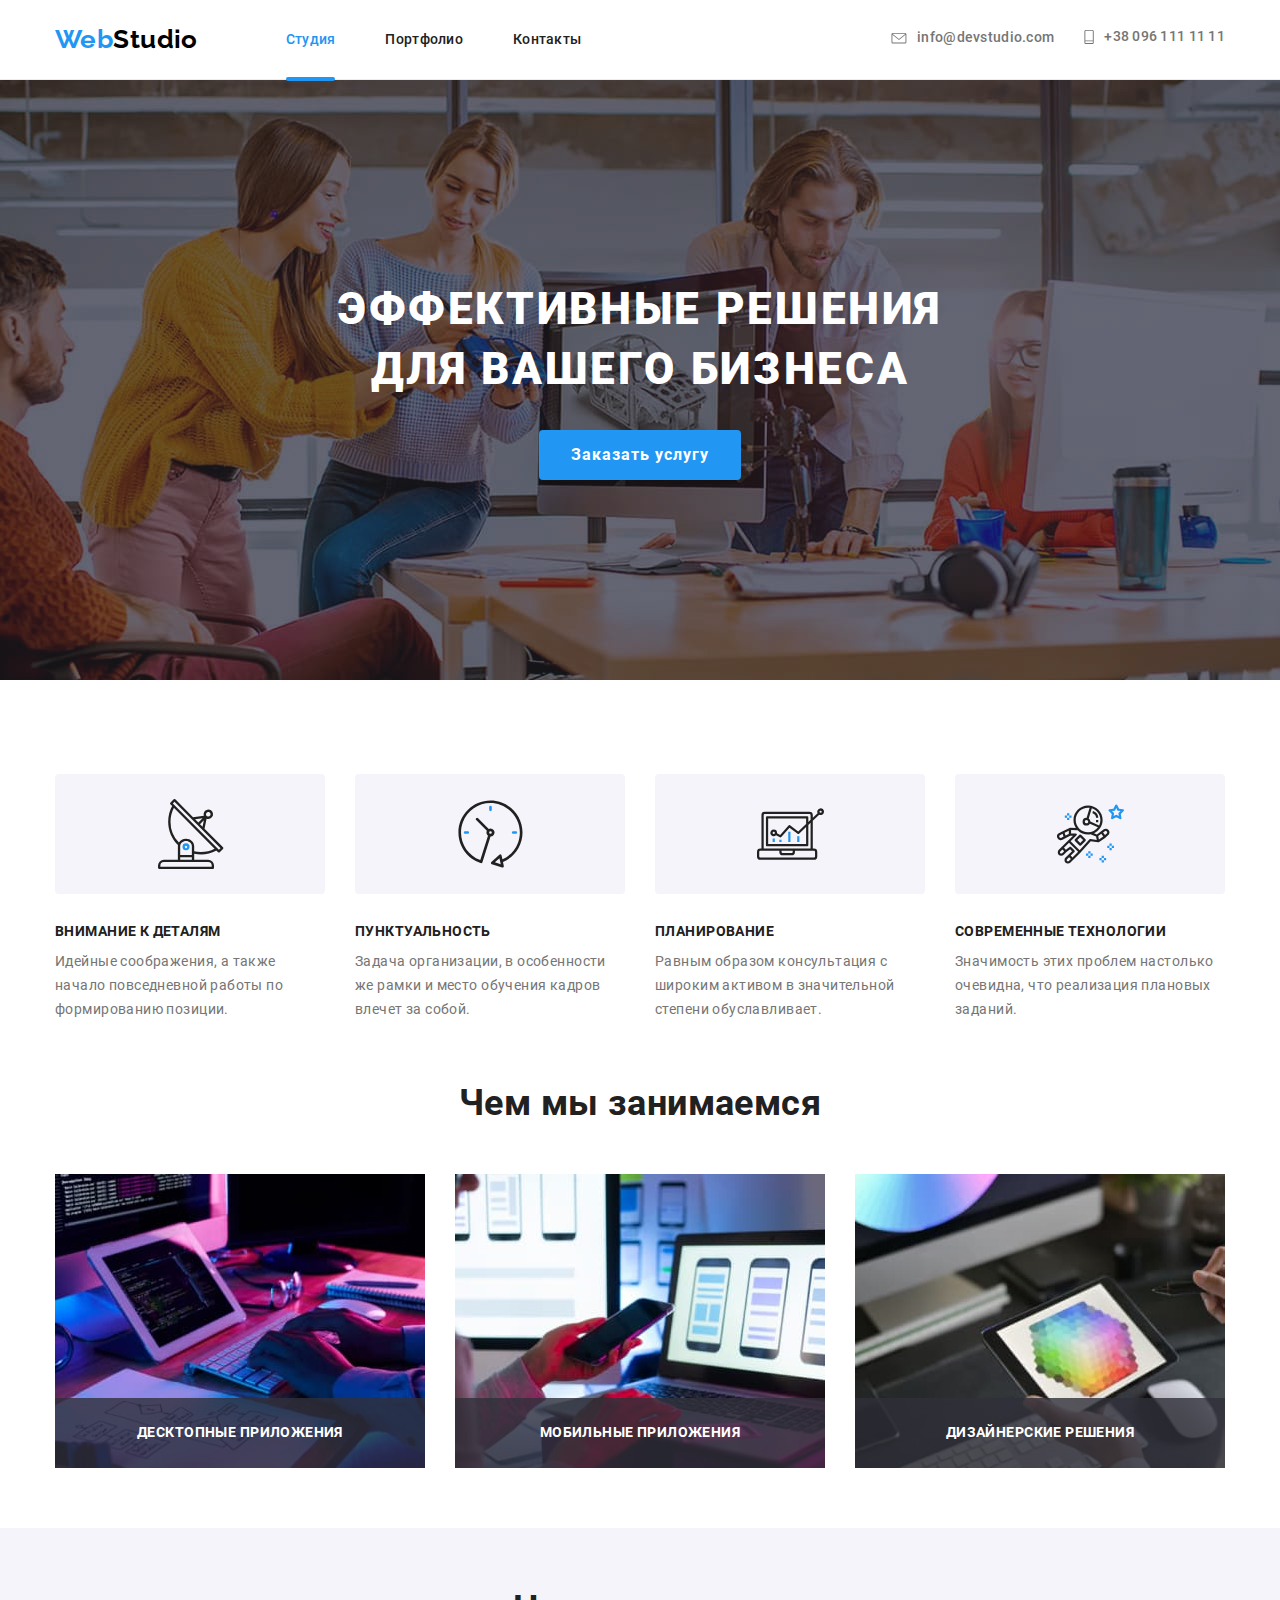
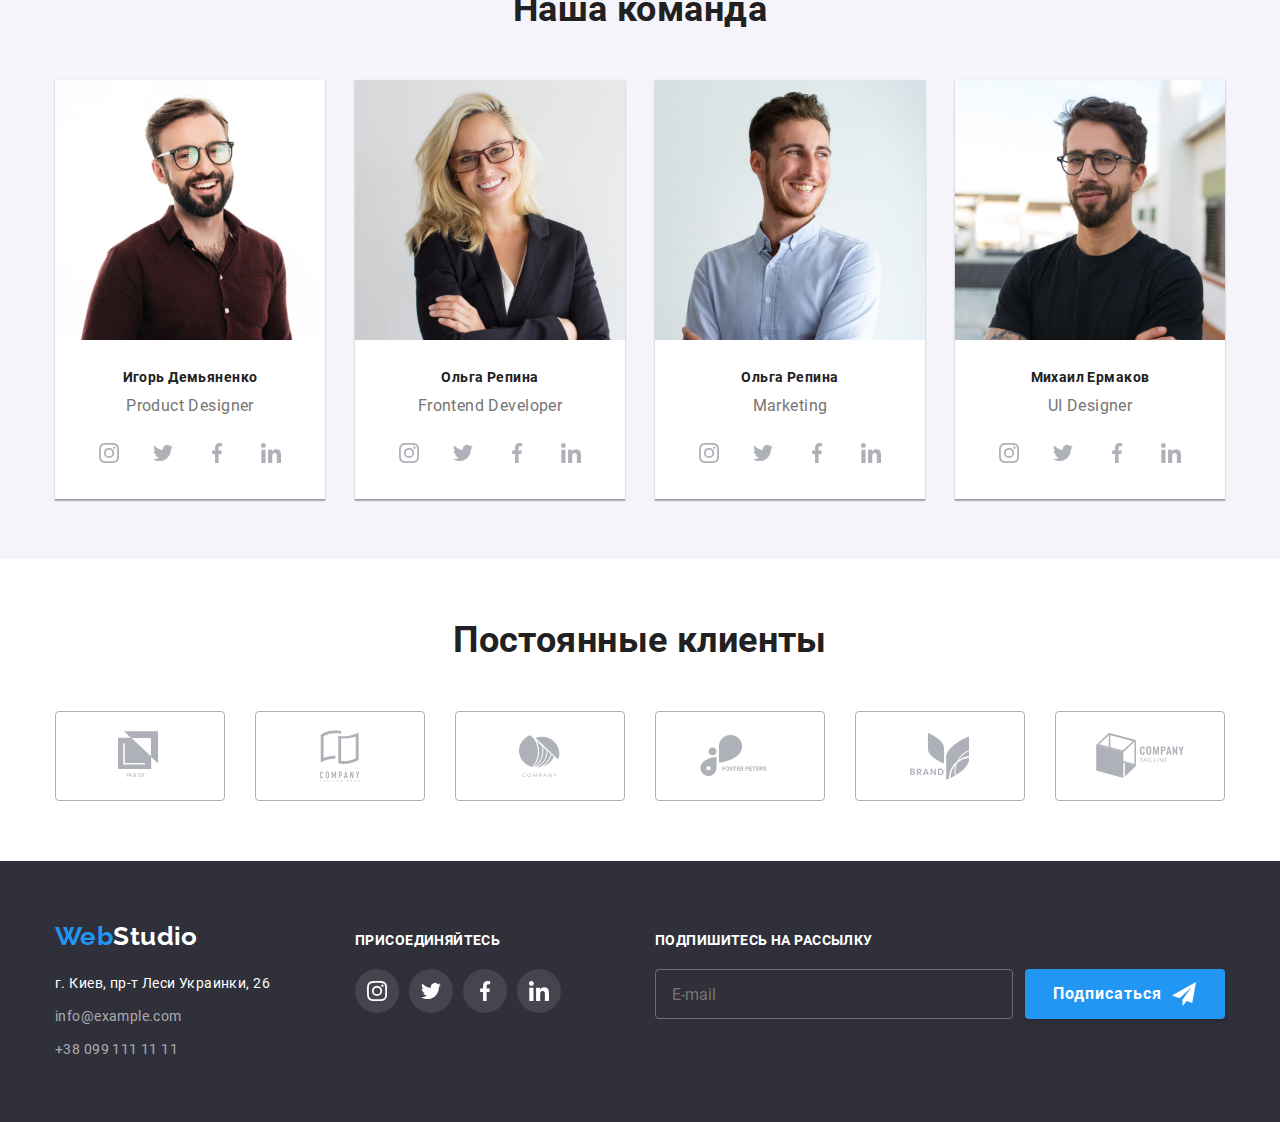
==== commit 8ce90925: "+" ====
--- a/index.html
+++ b/index.html
@@ -3,7 +3,7 @@
   <head>
     <meta charset="UTF-8" />
     <meta name="viewport" content="width=device-width, initial-scale=1.0" />
-    <title>Web Studio</title>
+    <title>WebStudio</title>
     <link rel="stylesheet" href="./css/main.min.css" />
   </head>
   <body>
@@ -11,15 +11,17 @@
     <header class="header-nav">
         <div class="container main-nav">
             <div class="logo-box"><a class="logo" href="./index.html"
-              ><span class="logo-color">Web</span> Studio</a>
-            </div>
-            <button class="menu-btn" type="button">
-              <svg width="40" height="40" >
-                <use class="menu-btn-icon" href="./img/symbol-defs.svg#icon-menu-btn-1"></use>
-                <use class="menu-btn-icon" href="./img/symbol-defs111.svg#icon-close"></use>
+              ><span class="logo-color">Web</span>Studio</a>
+              
+              <button class="menu-btn" type="button"data-menu-button>
+              <svg width="40" height="40" aria-label="Переключатель мобильного меню">
+                <use class="menu-btn-icon icon-menu" href="./img/symbol-defs.svg#icon-menu-btn-1"></use>
+                <use class="menu-btn-icon icon-close" href="./img/symbol-defs111.svg#icon-close"></use>
               </svg>
             </button>
-          <div class="site-nav-add">
+            </div>
+            
+          <div class="site-nav-add" data-menu>
             <nav class="site-nav-logo">
               
               <ul class="site-nav list">
@@ -45,8 +47,7 @@
                     <svg class="icon-style" height="14" width="10">
                       <use href="./img/symbol-defs111.svg#icon-phone"></use>
                     </svg>
-                    +38 096 111 11 11</a
-                  >
+                    +38 096 111 11 11</a>
                 </li>
               </ul>
             </div>
@@ -403,7 +404,7 @@
         <!--Адрес-->
         <div class="foot-address item">
           <a href="./index.html" class="logo"
-            ><span class="logo-color">Web</span> Studio</a
+            ><span class="logo-color">Web</span>Studio</a
           >
           <address>
             <p>г. Киев, пр-т Леси Украинки, 26</p>
@@ -465,7 +466,7 @@
     <div data-modal class="backdrop is-hidden">
 
       <div class="modal">
-        <form action="">
+        <form action="mailto:morra4444@gmail.com" enctype="text/plain">
           <button data-modal-close class="btn-close" type="button">
              <svg width="18"
                 height="18">
@@ -503,7 +504,7 @@
                   </svg>
                 </div>
             </div>
-<!-- коммент -->
+                          <!-- коммент -->
             <div> <label class="modal-label-text" for="comment" >Комментарий 
                  </label>
                    <textarea class="modal-input modal-comment" name="comment" id="comment" cols="30" rows="10" placeholder="Введите текст"></textarea>
@@ -518,9 +519,11 @@
               <div class="form-sub-btn">
                 <button class="button " type="submit">Отправить</button>
               </div>
+           </form>   
       </div>
   </div>
 
   <script src="./js/modal.js"></script>
+  <script src="./js/menu.js"></script>
   </body>
 </html>
--- a/css/main.min.css
+++ b/css/main.min.css
@@ -1,2 +1,2 @@
-@font-face{font-family:'Raleway';font-style:normal;font-weight:700;src:local(""),url("../fonts/raleway-v17-latin-700.woff2") format("woff2"),url("../fonts/raleway-v17-latin-700.woff") format("woff")}@font-face{font-family:'Roboto';font-style:normal;font-weight:400;src:local("Roboto"),local("Roboto-Regular"),url("../fonts/roboto-v20-latin_cyrillic-regular.woff2") format("woff2"),url("../fonts/roboto-v20-latin_cyrillic-regular.woff") format("woff")}@font-face{font-family:'Roboto';font-style:normal;font-weight:500;src:local("Roboto Medium"),local("Roboto-Medium"),url("../fonts/roboto-v20-latin_cyrillic-500.woff2") format("woff2"),url("../fonts/roboto-v20-latin_cyrillic-500.woff") format("woff")}@font-face{font-family:'Roboto';font-style:normal;font-weight:700;src:local("Roboto Bold"),local("Roboto-Bold"),url("../fonts/roboto-v20-latin_cyrillic-700.woff2") format("woff2"),url("../fonts/roboto-v20-latin_cyrillic-700.woff") format("woff")}@font-face{font-family:'Roboto';font-style:normal;font-weight:900;src:local("Roboto Black"),local("Roboto-Black"),url("../fonts/roboto-v20-latin_cyrillic-900.woff2") format("woff2"),url("../fonts/roboto-v20-latin_cyrillic-900.woff") format("woff")}/*! normalize.css v8.0.1 | MIT License | github.com/necolas/normalize.css */html{-webkit-box-sizing:border-box;box-sizing:border-box}*,*::before,*::after{-webkit-box-sizing:inherit;box-sizing:inherit}html{line-height:1.15;-webkit-text-size-adjust:100%}body{margin:0}main{display:block}h1{font-size:2em;margin:0.67em 0}hr{-webkit-box-sizing:content-box;box-sizing:content-box;height:0;overflow:visible}pre{font-family:monospace, monospace;font-size:1em}a{background-color:transparent}abbr[title]{border-bottom:none;text-decoration:underline;-webkit-text-decoration:underline dotted;text-decoration:underline dotted}b,strong{font-weight:bolder}code,kbd,samp{font-family:monospace, monospace;font-size:1em}small{font-size:80%}sub,sup{font-size:75%;line-height:0;position:relative;vertical-align:baseline}sub{bottom:-0.25em}sup{top:-0.5em}img{border-style:none}button,input,optgroup,select,textarea{font-family:inherit;font-size:100%;line-height:1.15;margin:0}button,input{overflow:visible}button,select{text-transform:none}button,[type="button"],[type="reset"],[type="submit"]{-webkit-appearance:button}button::-moz-focus-inner,[type="button"]::-moz-focus-inner,[type="reset"]::-moz-focus-inner,[type="submit"]::-moz-focus-inner{border-style:none;padding:0}button:-moz-focusring,[type="button"]:-moz-focusring,[type="reset"]:-moz-focusring,[type="submit"]:-moz-focusring{outline:1px dotted ButtonText}fieldset{padding:0.35em 0.75em 0.625em}legend{-webkit-box-sizing:border-box;box-sizing:border-box;color:inherit;display:table;max-width:100%;padding:0;white-space:normal}progress{vertical-align:baseline}textarea{overflow:auto}[type="checkbox"],[type="radio"]{-webkit-box-sizing:border-box;box-sizing:border-box;padding:0}[type="number"]::-webkit-inner-spin-button,[type="number"]::-webkit-outer-spin-button{height:auto}[type="search"]{-webkit-appearance:textfield;outline-offset:-2px}[type="search"]::-webkit-search-decoration{-webkit-appearance:none}::-webkit-file-upload-button{-webkit-appearance:button;font:inherit}details{display:block}summary{display:list-item}template{display:none}[hidden]{display:none}body{background-color:#fff;color:#757575;font-family:"Roboto", sans-serif;font-size:14px;line-height:1.71;letter-spacing:0.03em}.list{list-style:none;padding:0;margin:0}.picture{display:block}.section{padding-top:60px;padding-bottom:60px}@media (min-width: 1200px){.section .section:not(.features){padding-top:94px;padding-bottom:94px}}@media (min-width: 1200px){.section.features{padding-bottom:0;padding-top:94px}}.section-title{color:#212121;font-weight:700;font-size:28px;line-height:1.17;text-align:center;margin-top:0;margin-bottom:30px}@media (min-width: 1200px){.section-title{font-size:36px;margin-bottom:50px}}.logo-box{display:inline-block;margin-right:88px}.logo{display:block;color:#000000;font-family:"Raleway", sans-serif;font-weight:700;font-size:24px;line-height:1.2;text-decoration:none;-webkit-transition-property:color;transition-property:color;-webkit-transition-duration:250ms;transition-duration:250ms;-webkit-transition-timing-function:cubic-bezier(0.4, 0, 0.2, 1);transition-timing-function:cubic-bezier(0.4, 0, 0.2, 1)}.logo:hover,.logo:focus{color:#2196f3}.logo .logo-color{color:#2196f3}@media (min-width: 1200px){.logo{font-size:26px}}header{position:fixed;left:50%;-webkit-transform:translateX(-50%);transform:translateX(-50%);width:100%;background-color:#fff;z-index:98}.header-nav{border-bottom:1px solid #ECECEC}@media (min-width: 768px){.main-nav{display:-webkit-box;display:-ms-flexbox;display:flex;-webkit-box-align:center;-ms-flex-align:center;align-items:center;-webkit-box-pack:justify;-ms-flex-pack:justify;justify-content:space-between}}@media (max-width: 767px){.site-nav-add{position:absolute;left:0;top:100%;width:100%;max-height:393px;padding:60px;background-color:#fff;-webkit-box-shadow:0px 4px 8px rgba(0,0,0,0.04),0px 2px 4px rgba(0,0,0,0.08),0px 1px 3px rgba(0,0,0,0.16);box-shadow:0px 4px 8px rgba(0,0,0,0.04),0px 2px 4px rgba(0,0,0,0.08),0px 1px 3px rgba(0,0,0,0.16)}}@media (min-width: 768px){.site-nav-add{display:-webkit-box;display:-ms-flexbox;display:flex;-webkit-box-align:baseline;-ms-flex-align:baseline;align-items:baseline;-webkit-box-pack:justify;-ms-flex-pack:justify;justify-content:space-between;-webkit-box-flex:2;-ms-flex-positive:2;flex-grow:2}}@media (min-width: 768px){.menu-btn{display:none}}.menu-btn-icon{fill:#212121}@media (max-width: 767px){.site-nav{text-align:center}.site-nav .item:not(:last-child){margin-bottom:40px}}@media (min-width: 768px){.site-nav{display:-webkit-box;display:-ms-flexbox;display:flex;margin-right:84px}.site-nav .item+.item{margin-left:50px}}.site-nav .link{display:-webkit-inline-box;display:-ms-inline-flexbox;display:inline-flex;color:#212121;font-weight:500;font-size:14px;line-height:1.14;letter-spacing:0.02em;text-decoration:none;-webkit-transition-property:color;transition-property:color;-webkit-transition-duration:250ms;transition-duration:250ms;-webkit-transition-timing-function:cubic-bezier(0.4, 0, 0.2, 1);transition-timing-function:cubic-bezier(0.4, 0, 0.2, 1)}.site-nav .link:hover,.site-nav .link:focus{color:#2196f3}@media (max-width: 767px){.site-nav .link{font-size:18px}}@media (min-width: 768px){.site-nav .link{padding-top:32px;padding-bottom:32px}}.site-nav .link.current{position:relative;color:#2196f3}.site-nav .link.current::after{position:absolute;content:"";display:block;width:100%;height:4px;bottom:-1px;background-color:#2196f3;border-radius:2px}@media (max-width: 767px){.site-nav .link.current::after{bottom:-12px}}.add-header .item{text-align:center}@media (max-width: 767px){.add-header{margin-top:60px}}@media (min-width: 768px){.add-header{display:block;-webkit-box-align:center;-ms-flex-align:center;align-items:center}}@media (min-width: 1200px){.add-header{display:-webkit-box;display:-ms-flexbox;display:flex;-webkit-box-align:baseline;-ms-flex-align:baseline;align-items:baseline;-ms-flex-wrap:nowrap;flex-wrap:nowrap}}.add-header .item+.item{margin-top:16px}@media (min-width: 768px){.add-header .item+.item{margin-top:10px}}@media (min-width: 1200px){.add-header .item+.item{margin-left:30px}}.add-header .link{display:block;color:#757575;fill:currentColor;font-weight:500;font-size:14px;line-height:1.14;letter-spacing:0.02em;text-decoration:none;-webkit-transition-duration:250ms;transition-duration:250ms;-webkit-transition-timing-function:cubic-bezier(0.4, 0, 0.2, 1);transition-timing-function:cubic-bezier(0.4, 0, 0.2, 1)}.add-header .link:hover,.add-header .link:focus{color:#2196f3}@media (min-width: 768px){.add-header .link{display:-webkit-box;display:-ms-flexbox;display:flex;-webkit-box-align:center;-ms-flex-align:center;align-items:center}}.icon-style{margin-right:10px}.button{display:inline-block;border-radius:4px;border:none;padding:10px 32px;min-width:200px;color:#fff;background-color:#2196f3;border-color:transparent;-webkit-box-shadow:0px 4px 4px rgba(0,0,0,0.15);box-shadow:0px 4px 4px rgba(0,0,0,0.15);-webkit-box-align:center;-ms-flex-align:center;align-items:center;text-align:center;font-weight:700;font-size:16px;line-height:1.87;letter-spacing:0.06em}.visually-hidden{position:absolute !important;clip:rect(1px 1px 1px 1px);clip:rect(1px, 1px, 1px, 1px);padding:0 !important;border:0 !important;height:1px !important;width:1px !important;overflow:hidden}.container{width:100%;padding-left:15px;padding-right:15px;margin:0 auto}@media (min-width: 480px){.container{width:480px}}@media (min-width: 768px){.container{width:768px}}@media (min-width: 1200px){.container{width:1200px}}main{padding-top:80px}.hero{text-align:center}.hero.background{padding-top:118px;width:100%;max-width:1600px;height:400px;background-color:#000000;background-image:-webkit-gradient(linear, left top, left bottom, from(rgba(47,48,58,0.4)), to(rgba(47,48,58,0.4))),url(../img/Headerimg.jpg);background-image:linear-gradient(rgba(47,48,58,0.4), rgba(47,48,58,0.4)),url(../img/Headerimg.jpg);background-repeat:no-repeat;background-size:cover;background-attachment:scroll;background-position:center;margin-left:auto;margin-right:auto}@media (min-width: 1200px){.hero.background{height:600px;padding-top:200px}}.hero-title{color:#fff;font-weight:900;font-size:26px;line-height:1.61;letter-spacing:0.06em;text-transform:uppercase;margin-top:0;margin-bottom:30px}@media (min-width: 1200px){.hero-title{font-size:44px;line-height:1.36}}@media (min-width: 768px){.features-list{display:-webkit-box;display:-ms-flexbox;display:flex;-ms-flex-wrap:wrap;flex-wrap:wrap;margin:-15px}.features-list .item{width:calc((100% - 60px) / 2);margin:15px}}@media (min-width: 1200px){.features-list{display:-webkit-box;display:-ms-flexbox;display:flex;-ms-flex-wrap:unset;flex-wrap:unset}.features-list .item{margin:15px}}.icon-back{display:-webkit-box;display:-ms-flexbox;display:flex;-webkit-box-pack:center;-ms-flex-pack:center;justify-content:center;-webkit-box-align:center;-ms-flex-align:center;align-items:center;height:120px;background-color:#f5f4fa;border-radius:4px}.features-list .title{font-weight:700;font-size:14px;line-height:1.14;text-transform:uppercase;color:#212121;text-align:center;margin-top:30px;margin-bottom:10px}@media (min-width: 768px){.features-list .title{text-align:left}}.features-list p{margin-top:0;margin-bottom:0}.section.works{display:none}@media (min-width: 1200px){.section.works{display:block}}.work .title{position:absolute;bottom:0;display:-webkit-box;display:-ms-flexbox;display:flex;-webkit-box-align:center;-ms-flex-align:center;align-items:center;-webkit-box-pack:center;-ms-flex-pack:center;justify-content:center;width:100%;height:70px;margin:0;font-weight:700;font-size:14px;line-height:1.14;text-transform:uppercase;background:rgba(47,48,58,0.8);color:#fff}.work.list{display:-webkit-box;display:-ms-flexbox;display:flex}.work .item{width:calc((100% - 60px) / 3);position:relative}.work .item:not(:last-child){margin-right:30px}.section.team{background-color:#f5f4fa}.team .title{color:#212121;font-weight:700;font-size:14px;line-height:1.14;text-align:center;margin-top:0;margin-bottom:10px}.team .wrapper{padding-top:30px;padding-right:32px;padding-bottom:24px;padding-left:32px}.team .wrapper .text{font-weight:400;font-size:16px;line-height:1.19;text-align:center;margin-top:0;margin-bottom:16px}@media (min-width: 768px){.team .list{display:-webkit-box;display:-ms-flexbox;display:flex;-ms-flex-wrap:wrap;flex-wrap:wrap;-webkit-box-pack:center;-ms-flex-pack:center;justify-content:center}}.team .foto-icons{background-color:#fff;-webkit-box-shadow:0px 1px 3px rgba(0,0,0,0.12),0px 1px 1px rgba(0,0,0,0.14),0px 2px 1px rgba(0,0,0,0.2);box-shadow:0px 1px 3px rgba(0,0,0,0.12),0px 1px 1px rgba(0,0,0,0.14),0px 2px 1px rgba(0,0,0,0.2)}@media screen and (max-width: 767px){.team .foto-icons:not(:last-child){margin-bottom:30px}}@media (min-width: 768px){.team .foto-icons{width:calc((100% - 30px) / 2)}}@media screen and (min-width: 768px) and (max-width: 1199px){.team .foto-icons:not(:nth-last-child(-n+2)){margin-bottom:30px}.team .foto-icons:nth-child(2n){margin-left:30px}}@media (min-width: 1200px){.team .foto-icons{width:calc((100% - 30px * 3) / 4)}.team .foto-icons:not(:last-child){margin-right:30px}}.team .list-link{display:-webkit-box;display:-ms-flexbox;display:flex;-webkit-box-pack:center;-ms-flex-pack:center;justify-content:center}.team .list-link .list-item:not(:nth-child(4n+4)){margin-right:10px}.team .link{fill:#afb1b8;display:-webkit-box;display:-ms-flexbox;display:flex;-webkit-box-pack:center;-ms-flex-pack:center;justify-content:center;-webkit-box-align:center;-ms-flex-align:center;align-items:center;width:44px;height:44px;border-radius:50%;-webkit-transition-property:background-color, fill;transition-property:background-color, fill;-webkit-transition-duration:250ms;transition-duration:250ms;-webkit-transition-timing-function:cubic-bezier(0.4, 0, 0.2, 1);transition-timing-function:cubic-bezier(0.4, 0, 0.2, 1)}.team .link:hover,.team .link:focus{fill:#fff;background-color:#2196f3}.team .link{text-decoration:none;color:inherit}.customers .list{display:-webkit-box;display:-ms-flexbox;display:flex;-ms-flex-wrap:wrap;flex-wrap:wrap}.customers .item{width:calc((100% - 30px) / 2);height:90px}@media (max-width: 767px){.customers .item:not(:nth-last-child(-n+2)){margin-bottom:30px}.customers .item:nth-child(2n){margin-left:30px}}@media (min-width: 768px){.customers .item{width:calc((100% - 30px * 2) / 3)}}@media screen and (min-width: 768px) and (max-width: 1199px){.customers .item{margin-right:30px}.customers .item:nth-child(3n+3){margin-right:0}.customers .item:not(:nth-last-child(-n+3)){margin-bottom:30px}}@media (min-width: 1200px){.customers .item{width:calc((100% - 5 * 30px) / 6)}.customers .item+.item{margin-left:30px}}.customers .link{display:-webkit-box;display:-ms-flexbox;display:flex;-webkit-box-pack:center;-ms-flex-pack:center;justify-content:center;-webkit-box-align:center;-ms-flex-align:center;align-items:center;fill:#afb1b8;border:1px solid #afb1b8;border-radius:4px;height:90px;-webkit-transition-property:fill, border-color;transition-property:fill, border-color;-webkit-transition-duration:250ms;transition-duration:250ms;-webkit-transition-timing-function:cubic-bezier(0.4, 0, 0.2, 1);transition-timing-function:cubic-bezier(0.4, 0, 0.2, 1)}.customers .link:hover,.customers .link:focus{fill:#2196f3;border:1px solid #2196f3}.footer{background-color:#2f303a;padding-top:60px;padding-bottom:60px}.main-footer{text-align:center}@media (min-width: 768px){.main-footer{display:-webkit-box;display:-ms-flexbox;display:flex;-ms-flex-wrap:wrap;flex-wrap:wrap;-ms-flex-pack:distribute;justify-content:space-around;justify-items:baseline}}@media (min-width: 1200px){.main-footer{text-align:start;display:-webkit-box;display:-ms-flexbox;display:flex;-webkit-box-align:baseline;-ms-flex-align:baseline;align-items:baseline}.main-footer .item+.item{margin-left:30px}}.button.sub{display:-webkit-box;display:-ms-flexbox;display:flex;padding-top:10px;padding-right:28px;padding-bottom:10px;padding-left:28px;margin-top:20px}@media (min-width: 1200px){.button.sub{margin-top:0;margin-left:12px}}.foot-address{-ms-flex-preferred-size:270px;flex-basis:270px}address p{color:#fff;font-style:normal;margin-top:20px;margin-bottom:9px}address .link{display:inline-block;color:rgba(255,255,255,0.6);text-decoration:none;font-style:normal}address .link:not(:last-child){margin-bottom:9px}.footer .logo{color:#fff}.footer .logo .logo-color{color:#2196f3}.footer .social{-ms-flex-preferred-size:270px;flex-basis:270px}.social-text,.form-text{margin-top:60px;margin-bottom:20px;color:#fff;font-weight:700;font-size:14px;line-height:1.14;text-transform:uppercase}@media (min-width: 768px){.social-text,.form-text{margin-top:0}}@media (min-width: 768px){.form-text{margin-top:60px}}@media (min-width: 1200px){.form-text{margin-top:12px}}.footer-link{display:-webkit-box;display:-ms-flexbox;display:flex;-webkit-box-pack:center;-ms-flex-pack:center;justify-content:center}.footer-link .list-item:not(:last-child){margin-right:10px}@media (min-width: 1200px){.footer-link{-webkit-box-pack:start;-ms-flex-pack:start;justify-content:start}}.social .link{display:-webkit-box;display:-ms-flexbox;display:flex;-webkit-box-pack:center;-ms-flex-pack:center;justify-content:center;-webkit-box-align:center;-ms-flex-align:center;align-items:center;width:44px;height:44px;border-radius:50%;fill:#fff;background-color:rgba(255,255,255,0.1);-webkit-transition-property:background-color;transition-property:background-color;-webkit-transition-duration:250ms;transition-duration:250ms;-webkit-transition-timing-function:cubic-bezier(0.4, 0, 0.2, 1);transition-timing-function:cubic-bezier(0.4, 0, 0.2, 1)}.social .link:hover,.social .link:focus{background-color:#2196f3;border-radius:50%}.footer .form{-ms-flex-preferred-size:570px;flex-basis:570px}.footer .form-icon{margin-left:10px}.form-email{display:-webkit-box;display:-ms-flexbox;display:flex;-ms-flex-wrap:wrap;flex-wrap:wrap;-webkit-box-pack:center;-ms-flex-pack:center;justify-content:center}@media (min-width: 1200px){.form-email{-ms-flex-wrap:nowrap;flex-wrap:nowrap;-webkit-box-pack:justify;-ms-flex-pack:justify;justify-content:space-between}}.input-footer-email{width:100%;height:50px;padding:15px 16px;font-size:16px;line-height:1.25;color:rgba(255,255,255,0.6);background-color:inherit;border:1px solid rgba(255,255,255,0.3);border-radius:4px;margin-bottom:20px}@media (min-width: 768px){.input-footer-email{max-width:450px}}@media (min-width: 1200px){.input-footer-email{margin-bottom:0}}.backdrop{position:fixed;top:0;left:0;right:0;bottom:0;background:rgba(0,0,0,0.2);z-index:100;opacity:1;display:block;overflow-y:scroll;-webkit-transition:opacity 250ms cubic-bezier(0.4, 0, 0.2, 1);transition:opacity 250ms cubic-bezier(0.4, 0, 0.2, 1)}.backdrop.is-hidden{pointer-events:none;opacity:0;-webkit-transition:opacity 250ms cubic-bezier(0.4, 0, 0.2, 1);transition:opacity 250ms cubic-bezier(0.4, 0, 0.2, 1)}.btn-close{position:absolute;display:-webkit-inline-box;display:-ms-inline-flexbox;display:inline-flex;-webkit-box-align:center;-ms-flex-align:center;align-items:center;top:8px;right:8px;width:30px;height:30px;border-radius:50%;border:1px solid rgba(0,0,0,0.1);background-color:#fff}.btn-close:hover,.btn-close:focus{fill:#2196f3}.modal{position:absolute;top:50%;left:50%;-webkit-transform:translate(-50%, -50%);transform:translate(-50%, -50%);width:100%;max-width:450px;padding:40px;background-color:#fff;-webkit-box-shadow:0px 1px 3px rgba(0,0,0,0.12),0px 1px 1px rgba(0,0,0,0.14),0px 2px 1px rgba(0,0,0,0.2);box-shadow:0px 1px 3px rgba(0,0,0,0.12),0px 1px 1px rgba(0,0,0,0.14),0px 2px 1px rgba(0,0,0,0.2);border-radius:4px}@media (min-width: 768px){.modal{max-width:450px}}@media (min-width: 1200px){.modal{max-width:528px;height:581px}}.modal-form-title{font-weight:700;font-size:20px;line-height:1.15;text-align:center;color:#212121;margin-top:0;margin-bottom:8px}@media (min-width: 1200px){.modal-form-title{text-align:start}}.modal-input{width:100%;padding-left:42px;max-width:448px;border:1px solid rgba(33,33,33,0.2);-webkit-box-sizing:border-box;box-sizing:border-box;border-radius:4px;-webkit-transition:250ms cubic-bezier(0.4, 0, 0.2, 1);transition:250ms cubic-bezier(0.4, 0, 0.2, 1)}.modal-input:focus{border:1px solid #2196f3;outline:none}.modal-input:focus+.modal-icon{fill:#2196f3}.modal-input-item{height:40px}.modal-input-item:not(:placeholder-shown):invalid{border-color:red}.modal-input-item:focus:invalid{border-color:red}.modal-input.modal-comment{height:120px;resize:none;padding:12px 16px;margin-bottom:20px}.modal-input.modal-comment::-webkit-input-placeholder{color:rgba(117,117,117,0.5)}.modal-input.modal-comment:-ms-input-placeholder{color:rgba(117,117,117,0.5)}.modal-input.modal-comment::-ms-input-placeholder{color:rgba(117,117,117,0.5)}.modal-input.modal-comment::placeholder{color:rgba(117,117,117,0.5)}.modal-label-text{font-size:12px;line-height:1.16;letter-spacing:0.01em}.modal-icon-box{position:relative;margin-bottom:5px}.modal-icon{position:absolute;left:15px;top:50%;-webkit-transform:translateY(-50%);transform:translateY(-50%);fill:#212121;-webkit-transition:250ms cubic-bezier(0.4, 0, 0.2, 1);transition:250ms cubic-bezier(0.4, 0, 0.2, 1)}.form-sub-btn{display:-webkit-box;display:-ms-flexbox;display:flex;-webkit-box-pack:center;-ms-flex-pack:center;justify-content:center;margin-top:30px}.link-agree{color:#2196f3;display:inline-block}.checkbox{position:absolute;top:50%;left:0;width:16px;height:15px;border:2px solid #212121;border-radius:2px;-webkit-transform:translateY(-50%);transform:translateY(-50%)}@media (min-width: 1200px){.checkbox{left:7px}}.input-agree:checked+.checkbox{border:2px solid #2196f3;background-color:#2196f3;background-image:url(../img/chec.svg);background-size:contain;background-origin:border-box}.input-agree:focus+.checkbox{border:2px solid #2196f3}.label-agree{position:relative;display:block;padding-left:20px;font-size:12px}@media (min-width: 1200px){.label-agree{font-size:14px;padding-left:37px}}.input-agree.visually-hidden{position:absolute !important;clip:rect(1px 1px 1px 1px);clip:rect(1px, 1px, 1px, 1px);padding:0 !important;border:0 !important;height:1px !important;width:1px !important;overflow:hidden}
+@font-face{font-family:'Raleway';font-style:normal;font-weight:700;src:local(""),url("../fonts/raleway-v17-latin-700.woff2") format("woff2"),url("../fonts/raleway-v17-latin-700.woff") format("woff")}@font-face{font-family:'Roboto';font-style:normal;font-weight:400;src:local("Roboto"),local("Roboto-Regular"),url("../fonts/roboto-v20-latin_cyrillic-regular.woff2") format("woff2"),url("../fonts/roboto-v20-latin_cyrillic-regular.woff") format("woff")}@font-face{font-family:'Roboto';font-style:normal;font-weight:500;src:local("Roboto Medium"),local("Roboto-Medium"),url("../fonts/roboto-v20-latin_cyrillic-500.woff2") format("woff2"),url("../fonts/roboto-v20-latin_cyrillic-500.woff") format("woff")}@font-face{font-family:'Roboto';font-style:normal;font-weight:700;src:local("Roboto Bold"),local("Roboto-Bold"),url("../fonts/roboto-v20-latin_cyrillic-700.woff2") format("woff2"),url("../fonts/roboto-v20-latin_cyrillic-700.woff") format("woff")}@font-face{font-family:'Roboto';font-style:normal;font-weight:900;src:local("Roboto Black"),local("Roboto-Black"),url("../fonts/roboto-v20-latin_cyrillic-900.woff2") format("woff2"),url("../fonts/roboto-v20-latin_cyrillic-900.woff") format("woff")}/*! normalize.css v8.0.1 | MIT License | github.com/necolas/normalize.css */html{-webkit-box-sizing:border-box;box-sizing:border-box}*,*::before,*::after{-webkit-box-sizing:inherit;box-sizing:inherit}html{line-height:1.15;-webkit-text-size-adjust:100%}body{margin:0}main{display:block}h1{font-size:2em;margin:0.67em 0}hr{-webkit-box-sizing:content-box;box-sizing:content-box;height:0;overflow:visible}pre{font-family:monospace, monospace;font-size:1em}a{background-color:transparent}abbr[title]{border-bottom:none;text-decoration:underline;-webkit-text-decoration:underline dotted;text-decoration:underline dotted}b,strong{font-weight:bolder}code,kbd,samp{font-family:monospace, monospace;font-size:1em}small{font-size:80%}sub,sup{font-size:75%;line-height:0;position:relative;vertical-align:baseline}sub{bottom:-0.25em}sup{top:-0.5em}img{border-style:none}button,input,optgroup,select,textarea{font-family:inherit;font-size:100%;line-height:1.15;margin:0}button,input{overflow:visible}button,select{text-transform:none}button,[type="button"],[type="reset"],[type="submit"]{-webkit-appearance:button}button::-moz-focus-inner,[type="button"]::-moz-focus-inner,[type="reset"]::-moz-focus-inner,[type="submit"]::-moz-focus-inner{border-style:none;padding:0}button:-moz-focusring,[type="button"]:-moz-focusring,[type="reset"]:-moz-focusring,[type="submit"]:-moz-focusring{outline:1px dotted ButtonText}fieldset{padding:0.35em 0.75em 0.625em}legend{-webkit-box-sizing:border-box;box-sizing:border-box;color:inherit;display:table;max-width:100%;padding:0;white-space:normal}progress{vertical-align:baseline}textarea{overflow:auto}[type="checkbox"],[type="radio"]{-webkit-box-sizing:border-box;box-sizing:border-box;padding:0}[type="number"]::-webkit-inner-spin-button,[type="number"]::-webkit-outer-spin-button{height:auto}[type="search"]{-webkit-appearance:textfield;outline-offset:-2px}[type="search"]::-webkit-search-decoration{-webkit-appearance:none}::-webkit-file-upload-button{-webkit-appearance:button;font:inherit}details{display:block}summary{display:list-item}template{display:none}[hidden]{display:none}body{background-color:#fff;color:#757575;font-family:"Roboto", sans-serif;font-size:14px;line-height:1.71;letter-spacing:0.03em}.list{list-style:none;padding:0;margin:0}.picture{display:block}.section{padding-top:60px;padding-bottom:60px}@media (min-width: 1200px){.section .section:not(.features){padding-top:94px;padding-bottom:94px}}@media (min-width: 1200px){.section.features{padding-bottom:0;padding-top:94px}}.section-title{color:#212121;font-weight:700;font-size:28px;line-height:1.17;text-align:center;margin-top:0;margin-bottom:30px}@media (min-width: 1200px){.section-title{font-size:36px;margin-bottom:50px}}@media (max-width: 767px){.logo-box{display:-webkit-box;display:-ms-flexbox;display:flex;-webkit-box-pack:justify;-ms-flex-pack:justify;justify-content:space-between;-webkit-box-align:center;-ms-flex-align:center;align-items:center;height:60px}}@media (min-width: 768px){.logo-box{margin-right:88px}}.logo{display:block;color:#000000;font-family:"Raleway", sans-serif;font-weight:700;font-size:24px;line-height:1.2;text-decoration:none;-webkit-transition-property:color;transition-property:color;-webkit-transition-duration:250ms;transition-duration:250ms;-webkit-transition-timing-function:cubic-bezier(0.4, 0, 0.2, 1);transition-timing-function:cubic-bezier(0.4, 0, 0.2, 1)}.logo:hover,.logo:focus{color:#2196f3}.logo .logo-color{color:#2196f3}@media (min-width: 1200px){.logo{font-size:26px}}header{position:fixed;left:50%;-webkit-transform:translateX(-50%);transform:translateX(-50%);width:100%;height:60px;background-color:#fff;z-index:98}@media (min-width: 768px){header{height:80px}}.header-nav{border-bottom:1px solid #ECECEC}@media (min-width: 768px){.main-nav{display:-webkit-box;display:-ms-flexbox;display:flex;-webkit-box-align:center;-ms-flex-align:center;align-items:center;-webkit-box-pack:justify;-ms-flex-pack:justify;justify-content:space-between}}@media (max-width: 767px){.site-nav-add{position:absolute;left:0;top:100%;width:100%;height:393px;padding:60px;background-color:#fff;-webkit-box-shadow:0px 4px 8px rgba(0,0,0,0.04),0px 2px 4px rgba(0,0,0,0.08),0px 1px 3px rgba(0,0,0,0.16);box-shadow:0px 4px 8px rgba(0,0,0,0.04),0px 2px 4px rgba(0,0,0,0.08),0px 1px 3px rgba(0,0,0,0.16);opacity:0;pointer-events:none;-webkit-transition:visibility 250ms linear;transition:visibility 250ms linear}.site-nav-add.is-open{opacity:1;visibility:visible;pointer-events:initial}}@media (min-width: 768px){.site-nav-add{display:-webkit-box;display:-ms-flexbox;display:flex;-webkit-box-align:baseline;-ms-flex-align:baseline;align-items:baseline;-webkit-box-pack:justify;-ms-flex-pack:justify;justify-content:space-between;-webkit-box-flex:2;-ms-flex-positive:2;flex-grow:2}}.menu-btn{display:-webkit-box;display:-ms-flexbox;display:flex;border:none;background-color:transparent;outline:none}@media (min-width: 768px){.menu-btn{display:none}}.menu-btn .menu-btn-icon{-ms-flex-item-align:center;-ms-grid-row-align:center;align-self:center}.menu-btn:hover .menu-btn-icon,.menu-btn:focus .menu-btn-icon{fill:rgba(33,150,243,0.9)}.menu-btn .icon-close{display:none}.menu-btn.is-open .icon-close{display:block}.menu-btn.is-open .icon-menu{display:none}@media (max-width: 767px){.site-nav{text-align:center}.site-nav .item:not(:last-child){margin-bottom:40px}}@media (min-width: 768px){.site-nav{display:-webkit-box;display:-ms-flexbox;display:flex;margin-right:84px}.site-nav .item+.item{margin-left:50px}}.site-nav .link{display:-webkit-inline-box;display:-ms-inline-flexbox;display:inline-flex;color:#212121;font-weight:500;font-size:14px;line-height:1.14;letter-spacing:0.02em;text-decoration:none;-webkit-transition-property:color;transition-property:color;-webkit-transition-duration:250ms;transition-duration:250ms;-webkit-transition-timing-function:cubic-bezier(0.4, 0, 0.2, 1);transition-timing-function:cubic-bezier(0.4, 0, 0.2, 1)}.site-nav .link:hover,.site-nav .link:focus{color:#2196f3}@media (max-width: 767px){.site-nav .link{font-size:18px}}@media (min-width: 768px){.site-nav .link{padding-top:32px;padding-bottom:32px}}.site-nav .link.current{position:relative;color:#2196f3}.site-nav .link.current::after{position:absolute;content:"";display:block;width:100%;height:4px;bottom:-1px;background-color:#2196f3;border-radius:2px}@media (max-width: 767px){.site-nav .link.current{padding-bottom:8px}}.add-header .item{text-align:center}@media (max-width: 767px){.add-header{margin-top:60px}}@media (min-width: 768px){.add-header{display:block;-webkit-box-align:center;-ms-flex-align:center;align-items:center}}@media (min-width: 1200px){.add-header{display:-webkit-box;display:-ms-flexbox;display:flex;-webkit-box-align:baseline;-ms-flex-align:baseline;align-items:baseline;-ms-flex-wrap:nowrap;flex-wrap:nowrap}}.add-header .item+.item{margin-top:16px}@media (min-width: 768px){.add-header .item+.item{margin-top:10px}}@media (min-width: 1200px){.add-header .item+.item{margin-left:30px}}.add-header .link{display:block;color:#757575;fill:currentColor;font-weight:500;font-size:14px;line-height:1.14;letter-spacing:0.02em;text-decoration:none;-webkit-transition-duration:250ms;transition-duration:250ms;-webkit-transition-timing-function:cubic-bezier(0.4, 0, 0.2, 1);transition-timing-function:cubic-bezier(0.4, 0, 0.2, 1)}.add-header .link:hover,.add-header .link:focus{color:#2196f3}@media (min-width: 768px){.add-header .link{display:-webkit-box;display:-ms-flexbox;display:flex;-webkit-box-align:center;-ms-flex-align:center;align-items:center}}.icon-style{margin-right:10px}.button{display:inline-block;border-radius:4px;border:none;padding:10px 32px;min-width:200px;color:#fff;background-color:#2196f3;border-color:transparent;-webkit-box-shadow:0px 4px 4px rgba(0,0,0,0.15);box-shadow:0px 4px 4px rgba(0,0,0,0.15);-webkit-box-align:center;-ms-flex-align:center;align-items:center;text-align:center;font-weight:700;font-size:16px;line-height:1.87;letter-spacing:0.06em}.visually-hidden{position:absolute !important;clip:rect(1px 1px 1px 1px);clip:rect(1px, 1px, 1px, 1px);padding:0 !important;border:0 !important;height:1px !important;width:1px !important;overflow:hidden}.container{width:100%;padding-left:15px;padding-right:15px;margin:0 auto}@media (min-width: 480px){.container{width:480px}}@media (min-width: 768px){.container{width:768px}}@media (min-width: 1200px){.container{width:1200px}}main{padding-top:80px}@media screen and (max-width: 767px){main{padding-top:60px}}.hero{text-align:center}.hero.background{padding-top:118px;width:100%;max-width:1600px;height:400px;background-color:#000000;background-image:-webkit-gradient(linear, left top, left bottom, from(rgba(47,48,58,0.4)), to(rgba(47,48,58,0.4))),url(../img/Headerimg.jpg);background-image:linear-gradient(rgba(47,48,58,0.4), rgba(47,48,58,0.4)),url(../img/Headerimg.jpg);background-repeat:no-repeat;background-size:cover;background-attachment:scroll;background-position:center;margin-left:auto;margin-right:auto}@media (min-width: 1200px){.hero.background{height:600px;padding-top:200px}}.hero-title{color:#fff;font-weight:900;font-size:26px;line-height:1.61;letter-spacing:0.06em;text-transform:uppercase;margin-top:0;margin-bottom:30px}@media (min-width: 1200px){.hero-title{font-size:44px;line-height:1.36}}@media (min-width: 768px){.features-list{display:-webkit-box;display:-ms-flexbox;display:flex;-ms-flex-wrap:wrap;flex-wrap:wrap;margin:-15px}.features-list .item{width:calc((100% - 60px) / 2);margin:15px}}@media (min-width: 1200px){.features-list{display:-webkit-box;display:-ms-flexbox;display:flex;-ms-flex-wrap:unset;flex-wrap:unset}.features-list .item{margin:15px}}.icon-back{display:-webkit-box;display:-ms-flexbox;display:flex;-webkit-box-pack:center;-ms-flex-pack:center;justify-content:center;-webkit-box-align:center;-ms-flex-align:center;align-items:center;height:120px;background-color:#f5f4fa;border-radius:4px}.features-list .title{font-weight:700;font-size:14px;line-height:1.14;text-transform:uppercase;color:#212121;text-align:center;margin-top:30px;margin-bottom:10px}@media (min-width: 768px){.features-list .title{text-align:left}}.features-list p{margin-top:0;margin-bottom:0}.section.works{display:none}@media (min-width: 1200px){.section.works{display:block}}.work .title{position:absolute;bottom:0;display:-webkit-box;display:-ms-flexbox;display:flex;-webkit-box-align:center;-ms-flex-align:center;align-items:center;-webkit-box-pack:center;-ms-flex-pack:center;justify-content:center;width:100%;height:70px;margin:0;font-weight:700;font-size:14px;line-height:1.14;text-transform:uppercase;background:rgba(47,48,58,0.8);color:#fff}.work.list{display:-webkit-box;display:-ms-flexbox;display:flex}.work .item{width:calc((100% - 60px) / 3);position:relative}.work .item:not(:last-child){margin-right:30px}.section.team{background-color:#f5f4fa}.team .title{color:#212121;font-weight:700;font-size:14px;line-height:1.14;text-align:center;margin-top:0;margin-bottom:10px}.team .wrapper{padding-top:30px;padding-right:32px;padding-bottom:24px;padding-left:32px}.team .wrapper .text{font-weight:400;font-size:16px;line-height:1.19;text-align:center;margin-top:0;margin-bottom:16px}@media (min-width: 768px){.team .list{display:-webkit-box;display:-ms-flexbox;display:flex;-ms-flex-wrap:wrap;flex-wrap:wrap;-webkit-box-pack:center;-ms-flex-pack:center;justify-content:center}}.team .foto-icons{background-color:#fff;-webkit-box-shadow:0px 1px 3px rgba(0,0,0,0.12),0px 1px 1px rgba(0,0,0,0.14),0px 2px 1px rgba(0,0,0,0.2);box-shadow:0px 1px 3px rgba(0,0,0,0.12),0px 1px 1px rgba(0,0,0,0.14),0px 2px 1px rgba(0,0,0,0.2)}@media screen and (max-width: 767px){.team .foto-icons:not(:last-child){margin-bottom:30px}}@media (min-width: 768px){.team .foto-icons{width:calc((100% - 30px) / 2)}}@media screen and (min-width: 768px) and (max-width: 1199px){.team .foto-icons:not(:nth-last-child(-n+2)){margin-bottom:30px}.team .foto-icons:nth-child(2n){margin-left:30px}}@media (min-width: 1200px){.team .foto-icons{width:calc((100% - 30px * 3) / 4)}.team .foto-icons:not(:last-child){margin-right:30px}}.team .list-link{display:-webkit-box;display:-ms-flexbox;display:flex;-webkit-box-pack:center;-ms-flex-pack:center;justify-content:center}.team .list-link .list-item:not(:nth-child(4n+4)){margin-right:10px}.team .link{fill:#afb1b8;display:-webkit-box;display:-ms-flexbox;display:flex;-webkit-box-pack:center;-ms-flex-pack:center;justify-content:center;-webkit-box-align:center;-ms-flex-align:center;align-items:center;width:44px;height:44px;border-radius:50%;-webkit-transition-property:background-color, fill;transition-property:background-color, fill;-webkit-transition-duration:250ms;transition-duration:250ms;-webkit-transition-timing-function:cubic-bezier(0.4, 0, 0.2, 1);transition-timing-function:cubic-bezier(0.4, 0, 0.2, 1)}.team .link:hover,.team .link:focus{fill:#fff;background-color:#2196f3}.team .link{text-decoration:none;color:inherit}.customers .list{display:-webkit-box;display:-ms-flexbox;display:flex;-ms-flex-wrap:wrap;flex-wrap:wrap}.customers .item{width:calc((100% - 30px) / 2);height:90px}@media (max-width: 767px){.customers .item:not(:nth-last-child(-n+2)){margin-bottom:30px}.customers .item:nth-child(2n){margin-left:30px}}@media (min-width: 768px){.customers .item{width:calc((100% - 30px * 2) / 3)}}@media screen and (min-width: 768px) and (max-width: 1199px){.customers .item{margin-right:30px}.customers .item:nth-child(3n+3){margin-right:0}.customers .item:not(:nth-last-child(-n+3)){margin-bottom:30px}}@media (min-width: 1200px){.customers .item{width:calc((100% - 5 * 30px) / 6)}.customers .item+.item{margin-left:30px}}.customers .link{display:-webkit-box;display:-ms-flexbox;display:flex;-webkit-box-pack:center;-ms-flex-pack:center;justify-content:center;-webkit-box-align:center;-ms-flex-align:center;align-items:center;fill:#afb1b8;border:1px solid #afb1b8;border-radius:4px;height:90px;-webkit-transition-property:fill, border-color;transition-property:fill, border-color;-webkit-transition-duration:250ms;transition-duration:250ms;-webkit-transition-timing-function:cubic-bezier(0.4, 0, 0.2, 1);transition-timing-function:cubic-bezier(0.4, 0, 0.2, 1)}.customers .link:hover,.customers .link:focus{fill:#2196f3;border:1px solid #2196f3}.footer{background-color:#2f303a;padding-top:60px;padding-bottom:60px}.main-footer{text-align:center}@media (min-width: 768px){.main-footer{display:-webkit-box;display:-ms-flexbox;display:flex;-ms-flex-wrap:wrap;flex-wrap:wrap;-ms-flex-pack:distribute;justify-content:space-around;justify-items:baseline}}@media (min-width: 1200px){.main-footer{text-align:start;display:-webkit-box;display:-ms-flexbox;display:flex;-webkit-box-align:baseline;-ms-flex-align:baseline;align-items:baseline}.main-footer .item+.item{margin-left:30px}}.button.sub{display:-webkit-box;display:-ms-flexbox;display:flex;padding-top:10px;padding-right:28px;padding-bottom:10px;padding-left:28px;margin-top:20px}@media (min-width: 1200px){.button.sub{margin-top:0;margin-left:12px}}.foot-address{-ms-flex-preferred-size:270px;flex-basis:270px}address p{color:#fff;font-style:normal;margin-top:20px;margin-bottom:9px}address .link{display:inline-block;color:rgba(255,255,255,0.6);text-decoration:none;font-style:normal}address .link:not(:last-child){margin-bottom:9px}.footer .logo{color:#fff}.footer .logo .logo-color{color:#2196f3}.footer .social{-ms-flex-preferred-size:270px;flex-basis:270px}.social-text,.form-text{margin-top:60px;margin-bottom:20px;color:#fff;font-weight:700;font-size:14px;line-height:1.14;text-transform:uppercase}@media (min-width: 768px){.social-text,.form-text{margin-top:0}}@media (min-width: 768px){.form-text{margin-top:60px}}@media (min-width: 1200px){.form-text{margin-top:12px}}.footer-link{display:-webkit-box;display:-ms-flexbox;display:flex;-webkit-box-pack:center;-ms-flex-pack:center;justify-content:center}.footer-link .list-item:not(:last-child){margin-right:10px}@media (min-width: 1200px){.footer-link{-webkit-box-pack:start;-ms-flex-pack:start;justify-content:start}}.social .link{display:-webkit-box;display:-ms-flexbox;display:flex;-webkit-box-pack:center;-ms-flex-pack:center;justify-content:center;-webkit-box-align:center;-ms-flex-align:center;align-items:center;width:44px;height:44px;border-radius:50%;fill:#fff;background-color:rgba(255,255,255,0.1);-webkit-transition-property:background-color;transition-property:background-color;-webkit-transition-duration:250ms;transition-duration:250ms;-webkit-transition-timing-function:cubic-bezier(0.4, 0, 0.2, 1);transition-timing-function:cubic-bezier(0.4, 0, 0.2, 1)}.social .link:hover,.social .link:focus{background-color:#2196f3;border-radius:50%}.footer .form{-ms-flex-preferred-size:570px;flex-basis:570px}.footer .form-icon{margin-left:10px}.form-email{display:-webkit-box;display:-ms-flexbox;display:flex;-ms-flex-wrap:wrap;flex-wrap:wrap;-webkit-box-pack:center;-ms-flex-pack:center;justify-content:center}@media (min-width: 1200px){.form-email{-ms-flex-wrap:nowrap;flex-wrap:nowrap;-webkit-box-pack:justify;-ms-flex-pack:justify;justify-content:space-between}}.input-footer-email{width:100%;height:50px;padding:15px 16px;font-size:16px;line-height:1.25;color:rgba(255,255,255,0.6);background-color:inherit;border:1px solid rgba(255,255,255,0.3);border-radius:4px;margin-bottom:20px}@media (min-width: 768px){.input-footer-email{max-width:450px}}@media (min-width: 1200px){.input-footer-email{margin-bottom:0}}.backdrop{position:fixed;top:0;left:0;right:0;bottom:0;background:rgba(0,0,0,0.2);z-index:100;opacity:1;display:block;overflow-y:scroll;-webkit-transition:opacity 250ms cubic-bezier(0.4, 0, 0.2, 1);transition:opacity 250ms cubic-bezier(0.4, 0, 0.2, 1)}.backdrop.is-hidden{pointer-events:none;opacity:0;-webkit-transition:opacity 250ms cubic-bezier(0.4, 0, 0.2, 1);transition:opacity 250ms cubic-bezier(0.4, 0, 0.2, 1)}.btn-close{position:absolute;display:-webkit-inline-box;display:-ms-inline-flexbox;display:inline-flex;-webkit-box-align:center;-ms-flex-align:center;align-items:center;top:8px;right:8px;width:30px;height:30px;border-radius:50%;border:1px solid rgba(0,0,0,0.1);background-color:#fff}.btn-close:hover,.btn-close:focus{fill:#2196f3}.modal{position:absolute;top:50%;left:50%;-webkit-transform:translate(-50%, -50%);transform:translate(-50%, -50%);width:100%;max-width:450px;padding:40px;background-color:#fff;-webkit-box-shadow:0px 1px 3px rgba(0,0,0,0.12),0px 1px 1px rgba(0,0,0,0.14),0px 2px 1px rgba(0,0,0,0.2);box-shadow:0px 1px 3px rgba(0,0,0,0.12),0px 1px 1px rgba(0,0,0,0.14),0px 2px 1px rgba(0,0,0,0.2);border-radius:4px}@media (min-width: 768px){.modal{max-width:450px}}@media (min-width: 1200px){.modal{max-width:528px;height:581px}}.modal-form-title{font-weight:700;font-size:20px;line-height:1.15;text-align:center;color:#212121;margin-top:0;margin-bottom:8px}@media (min-width: 1200px){.modal-form-title{text-align:start}}.modal-input{width:100%;padding-left:42px;max-width:448px;border:1px solid rgba(33,33,33,0.2);-webkit-box-sizing:border-box;box-sizing:border-box;border-radius:4px;-webkit-transition:250ms cubic-bezier(0.4, 0, 0.2, 1);transition:250ms cubic-bezier(0.4, 0, 0.2, 1)}.modal-input:focus{border:1px solid #2196f3;outline:none}.modal-input:focus+.modal-icon{fill:#2196f3}.modal-input-item{height:40px}.modal-input-item:not(:placeholder-shown):invalid{border-color:red}.modal-input-item:focus:invalid{border-color:red}.modal-input.modal-comment{height:120px;resize:none;padding:12px 16px;margin-bottom:20px}.modal-input.modal-comment::-webkit-input-placeholder{color:rgba(117,117,117,0.5)}.modal-input.modal-comment:-ms-input-placeholder{color:rgba(117,117,117,0.5)}.modal-input.modal-comment::-ms-input-placeholder{color:rgba(117,117,117,0.5)}.modal-input.modal-comment::placeholder{color:rgba(117,117,117,0.5)}.modal-label-text{font-size:12px;line-height:1.16;letter-spacing:0.01em}.modal-icon-box{position:relative;margin-bottom:5px}.modal-icon{position:absolute;left:15px;top:50%;-webkit-transform:translateY(-50%);transform:translateY(-50%);fill:#212121;-webkit-transition:250ms cubic-bezier(0.4, 0, 0.2, 1);transition:250ms cubic-bezier(0.4, 0, 0.2, 1)}.form-sub-btn{display:-webkit-box;display:-ms-flexbox;display:flex;-webkit-box-pack:center;-ms-flex-pack:center;justify-content:center;margin-top:30px}.link-agree{color:#2196f3;display:inline-block}.checkbox{position:absolute;top:50%;left:0;width:16px;height:15px;border:2px solid #212121;border-radius:2px;-webkit-transform:translateY(-50%);transform:translateY(-50%)}@media (min-width: 1200px){.checkbox{left:7px}}.input-agree:checked+.checkbox{border:2px solid #2196f3;background-color:#2196f3;background-image:url(../img/chec.svg);background-size:contain;background-origin:border-box}.input-agree:focus+.checkbox{border:2px solid #2196f3}.label-agree{position:relative;display:block;padding-left:20px;font-size:12px}@media (min-width: 1200px){.label-agree{font-size:14px;padding-left:37px}}.input-agree.visually-hidden{position:absolute !important;clip:rect(1px 1px 1px 1px);clip:rect(1px, 1px, 1px, 1px);padding:0 !important;border:0 !important;height:1px !important;width:1px !important;overflow:hidden}
 /*# sourceMappingURL=main.min.css.map */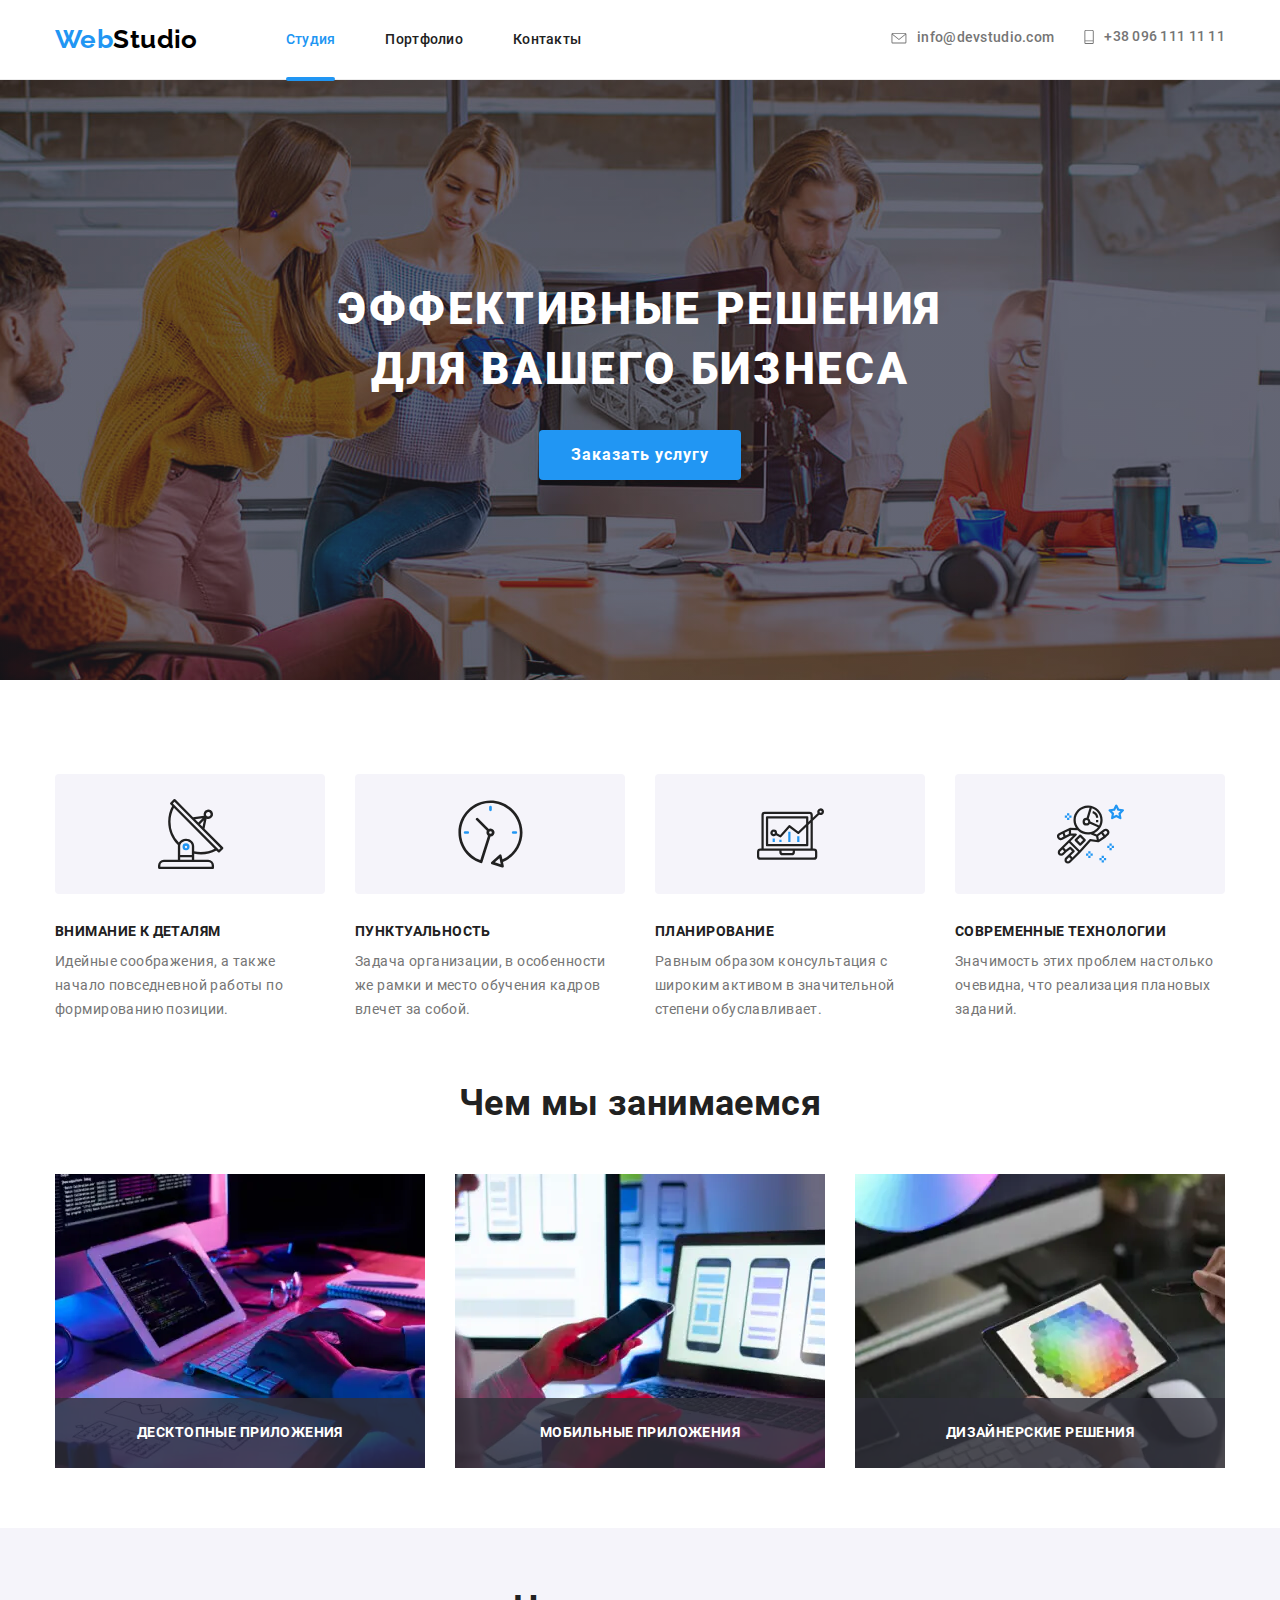
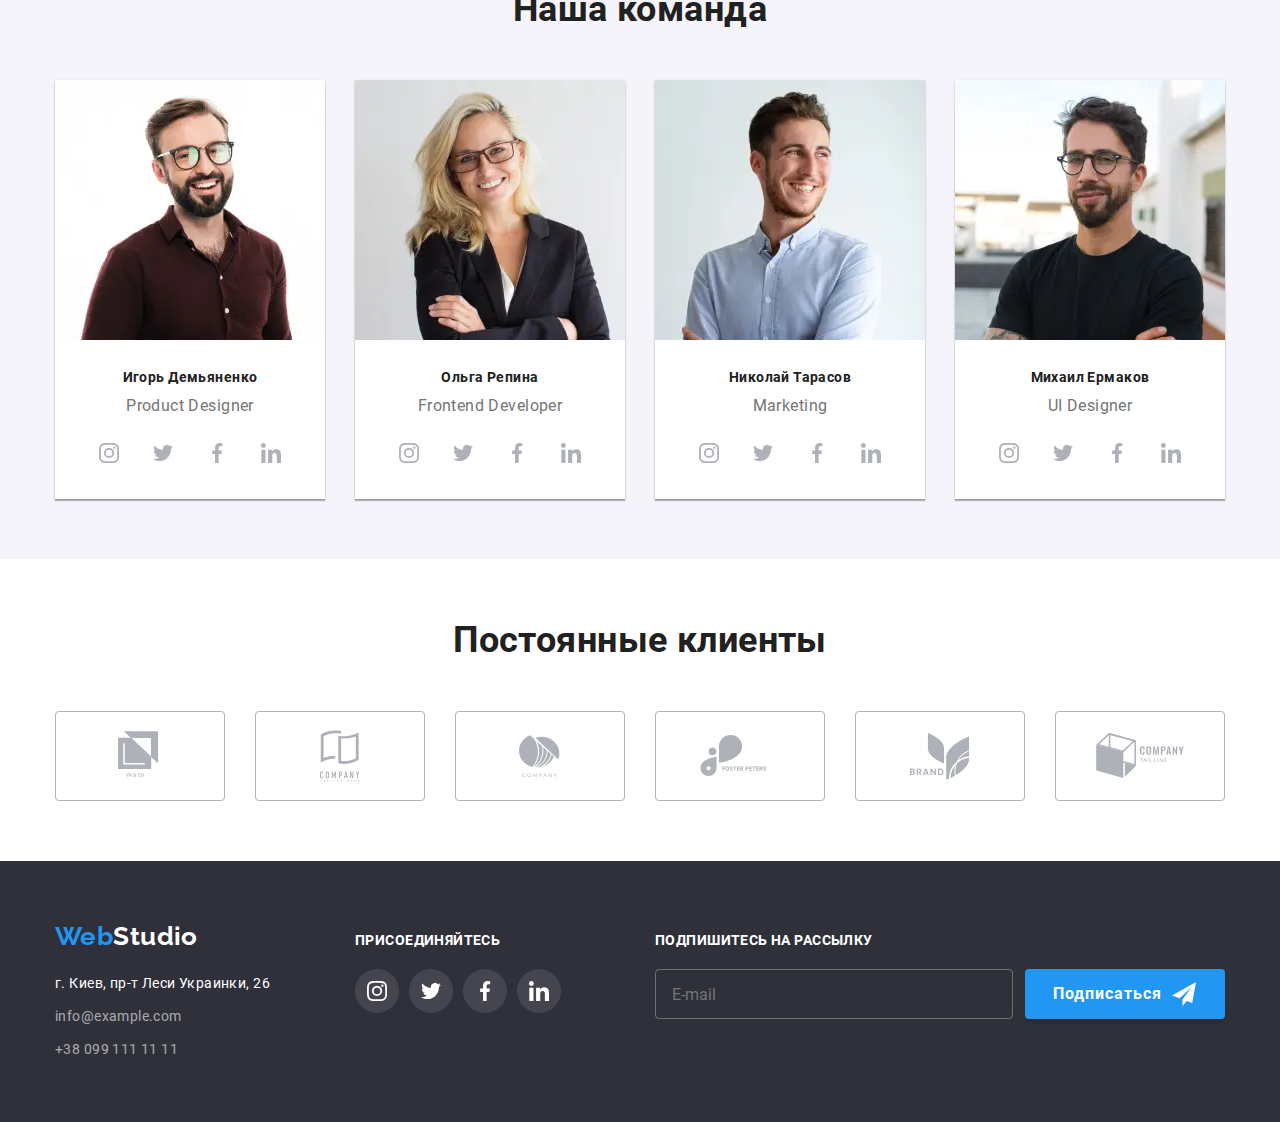
==== commit bde7c7dc: "дз-8" ====
--- a/index.html
+++ b/index.html
@@ -130,31 +130,61 @@
           <ul class="work list">
             <li class="item">
               <div class="item-position">
-                <img
-                class="picture"
-                src="./img/desktop.jpg"
-                alt="ноутбук"
-                width="370"
-              />
+
+                <picture>
+                    <source srcset="
+                    ./img/desk/desktop-desk.webp 1x,
+                    ./img/desk/desktop-desk@2x.webp 2x" 
+                    type="image/webp" 
+                    />
+          
+                  <img
+                  srcset="./img/desk/desktop-desk.jpg 1x, ./img/desk/desktop-desk@2x.jpg 2x "
+                  class="picture"
+                  src="./img/desk/desktop-desk.jpg"
+                  alt="ноутбук"
+                  width="370"
+                  />
+                </picture>
+  
               <h3 class="title">Десктопные приложения</h3>
             </div>
             </li>
             <li class="item">
+              <picture>
+                    <source srcset="
+                    ./img/desk/mob-desk.webp 1x,
+                    ./img/desk/mob-desk@2x.webp 2x" 
+                    type="image/webp" 
+                   />
+                  
+                  <img
+                  srcset="./img/desk/mob-desk.jpg 1x, ./img/desk/mob-desk@2x.jpg 2x "
+                  class="picture"
+                    src="./img/desk/mob-desk.jpg"
+                    alt="смартфон"
+                    width="370"
+                  />
+            </picture>
+
+              <h3 class="title">Мобильные приложения</h3>
+            </li>
+            <li class="item">
+              <picture>
+                <source srcset="
+                ./img/desk/dis-desk.webp 1x,
+                ./img/desk/dis-desk@2x.webp 2x" 
+                type="image/webp" 
+               />   
               <img
+                srcset="./img/desk/dis-desk.jpg 1x, ./img/desk/dis-desk@2x.jpg 2x "
                 class="picture"
-                src="./img/mob.jpg"
-                alt="смартфон"
-                width="370"
-              />
-              <h3 class="title">Мобильные приложения</h3>
-            </li>
-            <li class="item">
-              <img
-                class="picture"
-                src="./img/dis.jpg"
+                src="./img/desk/dis-desk.jpg"
                 alt="дисплей"
                 width="370"
-              />
+               />
+        </picture>
+
               <h3 class="title">Дизайнерские решения</h3>
             </li>
           </ul>
@@ -166,12 +196,25 @@
           <h2 class="section-title">Наша команда</h2>
           <ul class="list">
             <li class="foto-icons">
-              <img
+              <picture>
+                <source srcset="
+                ./img/desk/igor-desk.webp 1x,
+                ./img/desk/igor-desk@2x.webp 2x" 
+                media="(min-width: 1200px)"
+                type="image/webp" 
+               />
+              
+                <source srcset="./img/desk/igor-desk.jpg 1x, ./img/desk/igor-desk@2x.jpg 2x" media="(min-width: 1200px)">
+                <source srcset="./img/tab/igor-tab.jpg 1x, ./img/tab/igor-tab@2x.jpg 2x" media="(min-width: 768px)">
+                <source srcset="./img/mob/igor-mob.jpg 1x, ./img/mob/igor-mob@2x.jpg 2x" media="(max-width: 767px)" >
+                
+                <img
                 class="picture"
-                src="./img/igor.jpg"
+                src="./img/desk/igor-desk.jpg"
                 alt="Игорь Демьяненко"
-                width="270"
-              />
+                 />
+             </picture>
+
               <div class="wrapper">
                 <h3 class="title">Игорь Демьяненко</h3>
                 <p class="text">Product Designer</p>
@@ -210,12 +253,25 @@
               </div>
             </li>
             <li class="foto-icons">
-              <img
+              <picture>
+                <source srcset="
+                ./img/desk/olga-desk.webp 1x,
+                ./img/desk/olga-desk@2x.webp 2x" 
+                media="(min-width: 1200px)"
+                type="image/webp" 
+               />
+              
+                <source srcset="./img/desk/olga-desk.jpg 1x, ./img/desk/olga-desk@2x.jpg 2x" media="(min-width: 1200px)">
+                <source srcset="./img/tab/olga-tab.jpg 1x, ./img/tab/olga-tab@2x.jpg 2x" media="(min-width: 768px)">
+                <source srcset="./img/mob/olga-mob.jpg 1x, ./img/mob/olga-mob@2x.jpg 2x" media="(max-width: 767px)" >
+                
+                <img
                 class="picture"
-                src="./img/olga.jpg"
+                src="./img/desk/olga-desk.jpg"
                 alt="Ольга Репина"
-                width="270"
-              />
+                 />
+             </picture>
+
               <div class="wrapper">
                 <h3 class="title">Ольга Репина</h3>
                 <p class="text">Frontend Developer</p>
@@ -254,14 +310,28 @@
               </div>
             </li>
             <li class="foto-icons">
-              <img
+                <picture>
+                <source srcset="
+                ./img/desk/nikolay-desk.webp 1x,
+                ./img/desk/nikolay-desk@2x.webp 2x" 
+                media="(min-width: 1200px)"
+                type="image/webp" 
+               />
+              
+                <source srcset="./img/desk/nikolay-desk.jpg 1x, ./img/desk/nikolay-desk@2x.jpg 2x" media="(min-width: 1200px)">
+                <source srcset="./img/tab/nikolay-tab.jpg 1x, ./img/tab/nikolay-tab@2x.jpg 2x" media="(min-width: 768px)">
+                <source srcset="./img/mob/nikolay-mob.jpg 1x, ./img/mob/nikolay-mob@2x.jpg 2x" media="(max-width: 767px)" >
+                
+                <img
                 class="picture"
-                src="./img/nikolay.jpg"
-                alt="Ольга Репина"
-                width="270"
-              />
+                src="./img/desk/nikolay-desk.jpg"
+                alt="Николай Тарасов"
+                 />
+             </picture>
+              
+              
               <div class="wrapper">
-                <h3 class="title">Ольга Репина</h3>
+                <h3 class="title">Николай Тарасов</h3>
                 <p class="text">Marketing</p>
                 <ul class="list-link list">
                   <li class="list-item">
@@ -298,12 +368,26 @@
               </div>
             </li>
             <li class="foto-icons">
-              <img
+
+              <picture>
+                <source srcset="
+                ./img/desk/mikhail-desk.webp 1x,
+                ./img/desk/mikhail-desk@2x.webp 2x" 
+                media="(min-width: 1200px)"
+                type="image/webp" 
+               />
+              
+                <source srcset="./img/desk/mikhail-desk.jpg 1x, ./img/desk/mikhail-desk@2x.jpg 2x" media="(min-width: 1200px)">
+                <source srcset="./img/tab/mikhail-tab.jpg 1x, ./img/tab/mikhail-tab@2x.jpg 2x" media="(min-width: 768px)">
+                <source srcset="./img/mob/mikhail-mob.jpg 1x, ./img/mob/mikhail-mob@2x.jpg 2x" media="(max-width: 767px)" >
+                
+                <img
                 class="picture"
-                src="./img/mikhail.jpg"
+                src="./img/desk/mikhail-desk.jpg"
                 alt="Михаил Ермаков"
-                width="270"
-              />
+                 />
+             </picture>
+             
               <div class="wrapper">
                 <h3 class="title">Михаил Ермаков</h3>
                 <p class="text">UI Designer</p>
--- a/css/main.min.css
+++ b/css/main.min.css
@@ -1,2 +1,2 @@
-@font-face{font-family:'Raleway';font-style:normal;font-weight:700;src:local(""),url("../fonts/raleway-v17-latin-700.woff2") format("woff2"),url("../fonts/raleway-v17-latin-700.woff") format("woff")}@font-face{font-family:'Roboto';font-style:normal;font-weight:400;src:local("Roboto"),local("Roboto-Regular"),url("../fonts/roboto-v20-latin_cyrillic-regular.woff2") format("woff2"),url("../fonts/roboto-v20-latin_cyrillic-regular.woff") format("woff")}@font-face{font-family:'Roboto';font-style:normal;font-weight:500;src:local("Roboto Medium"),local("Roboto-Medium"),url("../fonts/roboto-v20-latin_cyrillic-500.woff2") format("woff2"),url("../fonts/roboto-v20-latin_cyrillic-500.woff") format("woff")}@font-face{font-family:'Roboto';font-style:normal;font-weight:700;src:local("Roboto Bold"),local("Roboto-Bold"),url("../fonts/roboto-v20-latin_cyrillic-700.woff2") format("woff2"),url("../fonts/roboto-v20-latin_cyrillic-700.woff") format("woff")}@font-face{font-family:'Roboto';font-style:normal;font-weight:900;src:local("Roboto Black"),local("Roboto-Black"),url("../fonts/roboto-v20-latin_cyrillic-900.woff2") format("woff2"),url("../fonts/roboto-v20-latin_cyrillic-900.woff") format("woff")}/*! normalize.css v8.0.1 | MIT License | github.com/necolas/normalize.css */html{-webkit-box-sizing:border-box;box-sizing:border-box}*,*::before,*::after{-webkit-box-sizing:inherit;box-sizing:inherit}html{line-height:1.15;-webkit-text-size-adjust:100%}body{margin:0}main{display:block}h1{font-size:2em;margin:0.67em 0}hr{-webkit-box-sizing:content-box;box-sizing:content-box;height:0;overflow:visible}pre{font-family:monospace, monospace;font-size:1em}a{background-color:transparent}abbr[title]{border-bottom:none;text-decoration:underline;-webkit-text-decoration:underline dotted;text-decoration:underline dotted}b,strong{font-weight:bolder}code,kbd,samp{font-family:monospace, monospace;font-size:1em}small{font-size:80%}sub,sup{font-size:75%;line-height:0;position:relative;vertical-align:baseline}sub{bottom:-0.25em}sup{top:-0.5em}img{border-style:none}button,input,optgroup,select,textarea{font-family:inherit;font-size:100%;line-height:1.15;margin:0}button,input{overflow:visible}button,select{text-transform:none}button,[type="button"],[type="reset"],[type="submit"]{-webkit-appearance:button}button::-moz-focus-inner,[type="button"]::-moz-focus-inner,[type="reset"]::-moz-focus-inner,[type="submit"]::-moz-focus-inner{border-style:none;padding:0}button:-moz-focusring,[type="button"]:-moz-focusring,[type="reset"]:-moz-focusring,[type="submit"]:-moz-focusring{outline:1px dotted ButtonText}fieldset{padding:0.35em 0.75em 0.625em}legend{-webkit-box-sizing:border-box;box-sizing:border-box;color:inherit;display:table;max-width:100%;padding:0;white-space:normal}progress{vertical-align:baseline}textarea{overflow:auto}[type="checkbox"],[type="radio"]{-webkit-box-sizing:border-box;box-sizing:border-box;padding:0}[type="number"]::-webkit-inner-spin-button,[type="number"]::-webkit-outer-spin-button{height:auto}[type="search"]{-webkit-appearance:textfield;outline-offset:-2px}[type="search"]::-webkit-search-decoration{-webkit-appearance:none}::-webkit-file-upload-button{-webkit-appearance:button;font:inherit}details{display:block}summary{display:list-item}template{display:none}[hidden]{display:none}body{background-color:#fff;color:#757575;font-family:"Roboto", sans-serif;font-size:14px;line-height:1.71;letter-spacing:0.03em}.list{list-style:none;padding:0;margin:0}.picture{display:block}.section{padding-top:60px;padding-bottom:60px}@media (min-width: 1200px){.section .section:not(.features){padding-top:94px;padding-bottom:94px}}@media (min-width: 1200px){.section.features{padding-bottom:0;padding-top:94px}}.section-title{color:#212121;font-weight:700;font-size:28px;line-height:1.17;text-align:center;margin-top:0;margin-bottom:30px}@media (min-width: 1200px){.section-title{font-size:36px;margin-bottom:50px}}@media (max-width: 767px){.logo-box{display:-webkit-box;display:-ms-flexbox;display:flex;-webkit-box-pack:justify;-ms-flex-pack:justify;justify-content:space-between;-webkit-box-align:center;-ms-flex-align:center;align-items:center;height:60px}}@media (min-width: 768px){.logo-box{margin-right:88px}}.logo{display:block;color:#000000;font-family:"Raleway", sans-serif;font-weight:700;font-size:24px;line-height:1.2;text-decoration:none;-webkit-transition-property:color;transition-property:color;-webkit-transition-duration:250ms;transition-duration:250ms;-webkit-transition-timing-function:cubic-bezier(0.4, 0, 0.2, 1);transition-timing-function:cubic-bezier(0.4, 0, 0.2, 1)}.logo:hover,.logo:focus{color:#2196f3}.logo .logo-color{color:#2196f3}@media (min-width: 1200px){.logo{font-size:26px}}header{position:fixed;left:50%;-webkit-transform:translateX(-50%);transform:translateX(-50%);width:100%;height:60px;background-color:#fff;z-index:98}@media (min-width: 768px){header{height:80px}}.header-nav{border-bottom:1px solid #ECECEC}@media (min-width: 768px){.main-nav{display:-webkit-box;display:-ms-flexbox;display:flex;-webkit-box-align:center;-ms-flex-align:center;align-items:center;-webkit-box-pack:justify;-ms-flex-pack:justify;justify-content:space-between}}@media (max-width: 767px){.site-nav-add{position:absolute;left:0;top:100%;width:100%;height:393px;padding:60px;background-color:#fff;-webkit-box-shadow:0px 4px 8px rgba(0,0,0,0.04),0px 2px 4px rgba(0,0,0,0.08),0px 1px 3px rgba(0,0,0,0.16);box-shadow:0px 4px 8px rgba(0,0,0,0.04),0px 2px 4px rgba(0,0,0,0.08),0px 1px 3px rgba(0,0,0,0.16);opacity:0;pointer-events:none;-webkit-transition:visibility 250ms linear;transition:visibility 250ms linear}.site-nav-add.is-open{opacity:1;visibility:visible;pointer-events:initial}}@media (min-width: 768px){.site-nav-add{display:-webkit-box;display:-ms-flexbox;display:flex;-webkit-box-align:baseline;-ms-flex-align:baseline;align-items:baseline;-webkit-box-pack:justify;-ms-flex-pack:justify;justify-content:space-between;-webkit-box-flex:2;-ms-flex-positive:2;flex-grow:2}}.menu-btn{display:-webkit-box;display:-ms-flexbox;display:flex;border:none;background-color:transparent;outline:none}@media (min-width: 768px){.menu-btn{display:none}}.menu-btn .menu-btn-icon{-ms-flex-item-align:center;-ms-grid-row-align:center;align-self:center}.menu-btn:hover .menu-btn-icon,.menu-btn:focus .menu-btn-icon{fill:rgba(33,150,243,0.9)}.menu-btn .icon-close{display:none}.menu-btn.is-open .icon-close{display:block}.menu-btn.is-open .icon-menu{display:none}@media (max-width: 767px){.site-nav{text-align:center}.site-nav .item:not(:last-child){margin-bottom:40px}}@media (min-width: 768px){.site-nav{display:-webkit-box;display:-ms-flexbox;display:flex;margin-right:84px}.site-nav .item+.item{margin-left:50px}}.site-nav .link{display:-webkit-inline-box;display:-ms-inline-flexbox;display:inline-flex;color:#212121;font-weight:500;font-size:14px;line-height:1.14;letter-spacing:0.02em;text-decoration:none;-webkit-transition-property:color;transition-property:color;-webkit-transition-duration:250ms;transition-duration:250ms;-webkit-transition-timing-function:cubic-bezier(0.4, 0, 0.2, 1);transition-timing-function:cubic-bezier(0.4, 0, 0.2, 1)}.site-nav .link:hover,.site-nav .link:focus{color:#2196f3}@media (max-width: 767px){.site-nav .link{font-size:18px}}@media (min-width: 768px){.site-nav .link{padding-top:32px;padding-bottom:32px}}.site-nav .link.current{position:relative;color:#2196f3}.site-nav .link.current::after{position:absolute;content:"";display:block;width:100%;height:4px;bottom:-1px;background-color:#2196f3;border-radius:2px}@media (max-width: 767px){.site-nav .link.current{padding-bottom:8px}}.add-header .item{text-align:center}@media (max-width: 767px){.add-header{margin-top:60px}}@media (min-width: 768px){.add-header{display:block;-webkit-box-align:center;-ms-flex-align:center;align-items:center}}@media (min-width: 1200px){.add-header{display:-webkit-box;display:-ms-flexbox;display:flex;-webkit-box-align:baseline;-ms-flex-align:baseline;align-items:baseline;-ms-flex-wrap:nowrap;flex-wrap:nowrap}}.add-header .item+.item{margin-top:16px}@media (min-width: 768px){.add-header .item+.item{margin-top:10px}}@media (min-width: 1200px){.add-header .item+.item{margin-left:30px}}.add-header .link{display:block;color:#757575;fill:currentColor;font-weight:500;font-size:14px;line-height:1.14;letter-spacing:0.02em;text-decoration:none;-webkit-transition-duration:250ms;transition-duration:250ms;-webkit-transition-timing-function:cubic-bezier(0.4, 0, 0.2, 1);transition-timing-function:cubic-bezier(0.4, 0, 0.2, 1)}.add-header .link:hover,.add-header .link:focus{color:#2196f3}@media (min-width: 768px){.add-header .link{display:-webkit-box;display:-ms-flexbox;display:flex;-webkit-box-align:center;-ms-flex-align:center;align-items:center}}.icon-style{margin-right:10px}.button{display:inline-block;border-radius:4px;border:none;padding:10px 32px;min-width:200px;color:#fff;background-color:#2196f3;border-color:transparent;-webkit-box-shadow:0px 4px 4px rgba(0,0,0,0.15);box-shadow:0px 4px 4px rgba(0,0,0,0.15);-webkit-box-align:center;-ms-flex-align:center;align-items:center;text-align:center;font-weight:700;font-size:16px;line-height:1.87;letter-spacing:0.06em}.visually-hidden{position:absolute !important;clip:rect(1px 1px 1px 1px);clip:rect(1px, 1px, 1px, 1px);padding:0 !important;border:0 !important;height:1px !important;width:1px !important;overflow:hidden}.container{width:100%;padding-left:15px;padding-right:15px;margin:0 auto}@media (min-width: 480px){.container{width:480px}}@media (min-width: 768px){.container{width:768px}}@media (min-width: 1200px){.container{width:1200px}}main{padding-top:80px}@media screen and (max-width: 767px){main{padding-top:60px}}.hero{text-align:center}.hero.background{padding-top:118px;width:100%;max-width:1600px;height:400px;background-color:#000000;background-image:-webkit-gradient(linear, left top, left bottom, from(rgba(47,48,58,0.4)), to(rgba(47,48,58,0.4))),url(../img/Headerimg.jpg);background-image:linear-gradient(rgba(47,48,58,0.4), rgba(47,48,58,0.4)),url(../img/Headerimg.jpg);background-repeat:no-repeat;background-size:cover;background-attachment:scroll;background-position:center;margin-left:auto;margin-right:auto}@media (min-width: 1200px){.hero.background{height:600px;padding-top:200px}}.hero-title{color:#fff;font-weight:900;font-size:26px;line-height:1.61;letter-spacing:0.06em;text-transform:uppercase;margin-top:0;margin-bottom:30px}@media (min-width: 1200px){.hero-title{font-size:44px;line-height:1.36}}@media (min-width: 768px){.features-list{display:-webkit-box;display:-ms-flexbox;display:flex;-ms-flex-wrap:wrap;flex-wrap:wrap;margin:-15px}.features-list .item{width:calc((100% - 60px) / 2);margin:15px}}@media (min-width: 1200px){.features-list{display:-webkit-box;display:-ms-flexbox;display:flex;-ms-flex-wrap:unset;flex-wrap:unset}.features-list .item{margin:15px}}.icon-back{display:-webkit-box;display:-ms-flexbox;display:flex;-webkit-box-pack:center;-ms-flex-pack:center;justify-content:center;-webkit-box-align:center;-ms-flex-align:center;align-items:center;height:120px;background-color:#f5f4fa;border-radius:4px}.features-list .title{font-weight:700;font-size:14px;line-height:1.14;text-transform:uppercase;color:#212121;text-align:center;margin-top:30px;margin-bottom:10px}@media (min-width: 768px){.features-list .title{text-align:left}}.features-list p{margin-top:0;margin-bottom:0}.section.works{display:none}@media (min-width: 1200px){.section.works{display:block}}.work .title{position:absolute;bottom:0;display:-webkit-box;display:-ms-flexbox;display:flex;-webkit-box-align:center;-ms-flex-align:center;align-items:center;-webkit-box-pack:center;-ms-flex-pack:center;justify-content:center;width:100%;height:70px;margin:0;font-weight:700;font-size:14px;line-height:1.14;text-transform:uppercase;background:rgba(47,48,58,0.8);color:#fff}.work.list{display:-webkit-box;display:-ms-flexbox;display:flex}.work .item{width:calc((100% - 60px) / 3);position:relative}.work .item:not(:last-child){margin-right:30px}.section.team{background-color:#f5f4fa}.team .title{color:#212121;font-weight:700;font-size:14px;line-height:1.14;text-align:center;margin-top:0;margin-bottom:10px}.team .wrapper{padding-top:30px;padding-right:32px;padding-bottom:24px;padding-left:32px}.team .wrapper .text{font-weight:400;font-size:16px;line-height:1.19;text-align:center;margin-top:0;margin-bottom:16px}@media (min-width: 768px){.team .list{display:-webkit-box;display:-ms-flexbox;display:flex;-ms-flex-wrap:wrap;flex-wrap:wrap;-webkit-box-pack:center;-ms-flex-pack:center;justify-content:center}}.team .foto-icons{background-color:#fff;-webkit-box-shadow:0px 1px 3px rgba(0,0,0,0.12),0px 1px 1px rgba(0,0,0,0.14),0px 2px 1px rgba(0,0,0,0.2);box-shadow:0px 1px 3px rgba(0,0,0,0.12),0px 1px 1px rgba(0,0,0,0.14),0px 2px 1px rgba(0,0,0,0.2)}@media screen and (max-width: 767px){.team .foto-icons:not(:last-child){margin-bottom:30px}}@media (min-width: 768px){.team .foto-icons{width:calc((100% - 30px) / 2)}}@media screen and (min-width: 768px) and (max-width: 1199px){.team .foto-icons:not(:nth-last-child(-n+2)){margin-bottom:30px}.team .foto-icons:nth-child(2n){margin-left:30px}}@media (min-width: 1200px){.team .foto-icons{width:calc((100% - 30px * 3) / 4)}.team .foto-icons:not(:last-child){margin-right:30px}}.team .list-link{display:-webkit-box;display:-ms-flexbox;display:flex;-webkit-box-pack:center;-ms-flex-pack:center;justify-content:center}.team .list-link .list-item:not(:nth-child(4n+4)){margin-right:10px}.team .link{fill:#afb1b8;display:-webkit-box;display:-ms-flexbox;display:flex;-webkit-box-pack:center;-ms-flex-pack:center;justify-content:center;-webkit-box-align:center;-ms-flex-align:center;align-items:center;width:44px;height:44px;border-radius:50%;-webkit-transition-property:background-color, fill;transition-property:background-color, fill;-webkit-transition-duration:250ms;transition-duration:250ms;-webkit-transition-timing-function:cubic-bezier(0.4, 0, 0.2, 1);transition-timing-function:cubic-bezier(0.4, 0, 0.2, 1)}.team .link:hover,.team .link:focus{fill:#fff;background-color:#2196f3}.team .link{text-decoration:none;color:inherit}.customers .list{display:-webkit-box;display:-ms-flexbox;display:flex;-ms-flex-wrap:wrap;flex-wrap:wrap}.customers .item{width:calc((100% - 30px) / 2);height:90px}@media (max-width: 767px){.customers .item:not(:nth-last-child(-n+2)){margin-bottom:30px}.customers .item:nth-child(2n){margin-left:30px}}@media (min-width: 768px){.customers .item{width:calc((100% - 30px * 2) / 3)}}@media screen and (min-width: 768px) and (max-width: 1199px){.customers .item{margin-right:30px}.customers .item:nth-child(3n+3){margin-right:0}.customers .item:not(:nth-last-child(-n+3)){margin-bottom:30px}}@media (min-width: 1200px){.customers .item{width:calc((100% - 5 * 30px) / 6)}.customers .item+.item{margin-left:30px}}.customers .link{display:-webkit-box;display:-ms-flexbox;display:flex;-webkit-box-pack:center;-ms-flex-pack:center;justify-content:center;-webkit-box-align:center;-ms-flex-align:center;align-items:center;fill:#afb1b8;border:1px solid #afb1b8;border-radius:4px;height:90px;-webkit-transition-property:fill, border-color;transition-property:fill, border-color;-webkit-transition-duration:250ms;transition-duration:250ms;-webkit-transition-timing-function:cubic-bezier(0.4, 0, 0.2, 1);transition-timing-function:cubic-bezier(0.4, 0, 0.2, 1)}.customers .link:hover,.customers .link:focus{fill:#2196f3;border:1px solid #2196f3}.footer{background-color:#2f303a;padding-top:60px;padding-bottom:60px}.main-footer{text-align:center}@media (min-width: 768px){.main-footer{display:-webkit-box;display:-ms-flexbox;display:flex;-ms-flex-wrap:wrap;flex-wrap:wrap;-ms-flex-pack:distribute;justify-content:space-around;justify-items:baseline}}@media (min-width: 1200px){.main-footer{text-align:start;display:-webkit-box;display:-ms-flexbox;display:flex;-webkit-box-align:baseline;-ms-flex-align:baseline;align-items:baseline}.main-footer .item+.item{margin-left:30px}}.button.sub{display:-webkit-box;display:-ms-flexbox;display:flex;padding-top:10px;padding-right:28px;padding-bottom:10px;padding-left:28px;margin-top:20px}@media (min-width: 1200px){.button.sub{margin-top:0;margin-left:12px}}.foot-address{-ms-flex-preferred-size:270px;flex-basis:270px}address p{color:#fff;font-style:normal;margin-top:20px;margin-bottom:9px}address .link{display:inline-block;color:rgba(255,255,255,0.6);text-decoration:none;font-style:normal}address .link:not(:last-child){margin-bottom:9px}.footer .logo{color:#fff}.footer .logo .logo-color{color:#2196f3}.footer .social{-ms-flex-preferred-size:270px;flex-basis:270px}.social-text,.form-text{margin-top:60px;margin-bottom:20px;color:#fff;font-weight:700;font-size:14px;line-height:1.14;text-transform:uppercase}@media (min-width: 768px){.social-text,.form-text{margin-top:0}}@media (min-width: 768px){.form-text{margin-top:60px}}@media (min-width: 1200px){.form-text{margin-top:12px}}.footer-link{display:-webkit-box;display:-ms-flexbox;display:flex;-webkit-box-pack:center;-ms-flex-pack:center;justify-content:center}.footer-link .list-item:not(:last-child){margin-right:10px}@media (min-width: 1200px){.footer-link{-webkit-box-pack:start;-ms-flex-pack:start;justify-content:start}}.social .link{display:-webkit-box;display:-ms-flexbox;display:flex;-webkit-box-pack:center;-ms-flex-pack:center;justify-content:center;-webkit-box-align:center;-ms-flex-align:center;align-items:center;width:44px;height:44px;border-radius:50%;fill:#fff;background-color:rgba(255,255,255,0.1);-webkit-transition-property:background-color;transition-property:background-color;-webkit-transition-duration:250ms;transition-duration:250ms;-webkit-transition-timing-function:cubic-bezier(0.4, 0, 0.2, 1);transition-timing-function:cubic-bezier(0.4, 0, 0.2, 1)}.social .link:hover,.social .link:focus{background-color:#2196f3;border-radius:50%}.footer .form{-ms-flex-preferred-size:570px;flex-basis:570px}.footer .form-icon{margin-left:10px}.form-email{display:-webkit-box;display:-ms-flexbox;display:flex;-ms-flex-wrap:wrap;flex-wrap:wrap;-webkit-box-pack:center;-ms-flex-pack:center;justify-content:center}@media (min-width: 1200px){.form-email{-ms-flex-wrap:nowrap;flex-wrap:nowrap;-webkit-box-pack:justify;-ms-flex-pack:justify;justify-content:space-between}}.input-footer-email{width:100%;height:50px;padding:15px 16px;font-size:16px;line-height:1.25;color:rgba(255,255,255,0.6);background-color:inherit;border:1px solid rgba(255,255,255,0.3);border-radius:4px;margin-bottom:20px}@media (min-width: 768px){.input-footer-email{max-width:450px}}@media (min-width: 1200px){.input-footer-email{margin-bottom:0}}.backdrop{position:fixed;top:0;left:0;right:0;bottom:0;background:rgba(0,0,0,0.2);z-index:100;opacity:1;display:block;overflow-y:scroll;-webkit-transition:opacity 250ms cubic-bezier(0.4, 0, 0.2, 1);transition:opacity 250ms cubic-bezier(0.4, 0, 0.2, 1)}.backdrop.is-hidden{pointer-events:none;opacity:0;-webkit-transition:opacity 250ms cubic-bezier(0.4, 0, 0.2, 1);transition:opacity 250ms cubic-bezier(0.4, 0, 0.2, 1)}.btn-close{position:absolute;display:-webkit-inline-box;display:-ms-inline-flexbox;display:inline-flex;-webkit-box-align:center;-ms-flex-align:center;align-items:center;top:8px;right:8px;width:30px;height:30px;border-radius:50%;border:1px solid rgba(0,0,0,0.1);background-color:#fff}.btn-close:hover,.btn-close:focus{fill:#2196f3}.modal{position:absolute;top:50%;left:50%;-webkit-transform:translate(-50%, -50%);transform:translate(-50%, -50%);width:100%;max-width:450px;padding:40px;background-color:#fff;-webkit-box-shadow:0px 1px 3px rgba(0,0,0,0.12),0px 1px 1px rgba(0,0,0,0.14),0px 2px 1px rgba(0,0,0,0.2);box-shadow:0px 1px 3px rgba(0,0,0,0.12),0px 1px 1px rgba(0,0,0,0.14),0px 2px 1px rgba(0,0,0,0.2);border-radius:4px}@media (min-width: 768px){.modal{max-width:450px}}@media (min-width: 1200px){.modal{max-width:528px;height:581px}}.modal-form-title{font-weight:700;font-size:20px;line-height:1.15;text-align:center;color:#212121;margin-top:0;margin-bottom:8px}@media (min-width: 1200px){.modal-form-title{text-align:start}}.modal-input{width:100%;padding-left:42px;max-width:448px;border:1px solid rgba(33,33,33,0.2);-webkit-box-sizing:border-box;box-sizing:border-box;border-radius:4px;-webkit-transition:250ms cubic-bezier(0.4, 0, 0.2, 1);transition:250ms cubic-bezier(0.4, 0, 0.2, 1)}.modal-input:focus{border:1px solid #2196f3;outline:none}.modal-input:focus+.modal-icon{fill:#2196f3}.modal-input-item{height:40px}.modal-input-item:not(:placeholder-shown):invalid{border-color:red}.modal-input-item:focus:invalid{border-color:red}.modal-input.modal-comment{height:120px;resize:none;padding:12px 16px;margin-bottom:20px}.modal-input.modal-comment::-webkit-input-placeholder{color:rgba(117,117,117,0.5)}.modal-input.modal-comment:-ms-input-placeholder{color:rgba(117,117,117,0.5)}.modal-input.modal-comment::-ms-input-placeholder{color:rgba(117,117,117,0.5)}.modal-input.modal-comment::placeholder{color:rgba(117,117,117,0.5)}.modal-label-text{font-size:12px;line-height:1.16;letter-spacing:0.01em}.modal-icon-box{position:relative;margin-bottom:5px}.modal-icon{position:absolute;left:15px;top:50%;-webkit-transform:translateY(-50%);transform:translateY(-50%);fill:#212121;-webkit-transition:250ms cubic-bezier(0.4, 0, 0.2, 1);transition:250ms cubic-bezier(0.4, 0, 0.2, 1)}.form-sub-btn{display:-webkit-box;display:-ms-flexbox;display:flex;-webkit-box-pack:center;-ms-flex-pack:center;justify-content:center;margin-top:30px}.link-agree{color:#2196f3;display:inline-block}.checkbox{position:absolute;top:50%;left:0;width:16px;height:15px;border:2px solid #212121;border-radius:2px;-webkit-transform:translateY(-50%);transform:translateY(-50%)}@media (min-width: 1200px){.checkbox{left:7px}}.input-agree:checked+.checkbox{border:2px solid #2196f3;background-color:#2196f3;background-image:url(../img/chec.svg);background-size:contain;background-origin:border-box}.input-agree:focus+.checkbox{border:2px solid #2196f3}.label-agree{position:relative;display:block;padding-left:20px;font-size:12px}@media (min-width: 1200px){.label-agree{font-size:14px;padding-left:37px}}.input-agree.visually-hidden{position:absolute !important;clip:rect(1px 1px 1px 1px);clip:rect(1px, 1px, 1px, 1px);padding:0 !important;border:0 !important;height:1px !important;width:1px !important;overflow:hidden}
+@font-face{font-family:'Raleway';font-style:normal;font-weight:700;src:local(""),url("../fonts/raleway-v17-latin-700.woff2") format("woff2"),url("../fonts/raleway-v17-latin-700.woff") format("woff")}@font-face{font-family:'Roboto';font-style:normal;font-weight:400;src:local("Roboto"),local("Roboto-Regular"),url("../fonts/roboto-v20-latin_cyrillic-regular.woff2") format("woff2"),url("../fonts/roboto-v20-latin_cyrillic-regular.woff") format("woff")}@font-face{font-family:'Roboto';font-style:normal;font-weight:500;src:local("Roboto Medium"),local("Roboto-Medium"),url("../fonts/roboto-v20-latin_cyrillic-500.woff2") format("woff2"),url("../fonts/roboto-v20-latin_cyrillic-500.woff") format("woff")}@font-face{font-family:'Roboto';font-style:normal;font-weight:700;src:local("Roboto Bold"),local("Roboto-Bold"),url("../fonts/roboto-v20-latin_cyrillic-700.woff2") format("woff2"),url("../fonts/roboto-v20-latin_cyrillic-700.woff") format("woff")}@font-face{font-family:'Roboto';font-style:normal;font-weight:900;src:local("Roboto Black"),local("Roboto-Black"),url("../fonts/roboto-v20-latin_cyrillic-900.woff2") format("woff2"),url("../fonts/roboto-v20-latin_cyrillic-900.woff") format("woff")}/*! normalize.css v8.0.1 | MIT License | github.com/necolas/normalize.css */html{-webkit-box-sizing:border-box;box-sizing:border-box}*,*::before,*::after{-webkit-box-sizing:inherit;box-sizing:inherit}html{line-height:1.15;-webkit-text-size-adjust:100%}body{margin:0}main{display:block}h1{font-size:2em;margin:0.67em 0}hr{-webkit-box-sizing:content-box;box-sizing:content-box;height:0;overflow:visible}pre{font-family:monospace, monospace;font-size:1em}a{background-color:transparent}abbr[title]{border-bottom:none;text-decoration:underline;-webkit-text-decoration:underline dotted;text-decoration:underline dotted}b,strong{font-weight:bolder}code,kbd,samp{font-family:monospace, monospace;font-size:1em}small{font-size:80%}sub,sup{font-size:75%;line-height:0;position:relative;vertical-align:baseline}sub{bottom:-0.25em}sup{top:-0.5em}img{border-style:none}button,input,optgroup,select,textarea{font-family:inherit;font-size:100%;line-height:1.15;margin:0}button,input{overflow:visible}button,select{text-transform:none}button,[type="button"],[type="reset"],[type="submit"]{-webkit-appearance:button}button::-moz-focus-inner,[type="button"]::-moz-focus-inner,[type="reset"]::-moz-focus-inner,[type="submit"]::-moz-focus-inner{border-style:none;padding:0}button:-moz-focusring,[type="button"]:-moz-focusring,[type="reset"]:-moz-focusring,[type="submit"]:-moz-focusring{outline:1px dotted ButtonText}fieldset{padding:0.35em 0.75em 0.625em}legend{-webkit-box-sizing:border-box;box-sizing:border-box;color:inherit;display:table;max-width:100%;padding:0;white-space:normal}progress{vertical-align:baseline}textarea{overflow:auto}[type="checkbox"],[type="radio"]{-webkit-box-sizing:border-box;box-sizing:border-box;padding:0}[type="number"]::-webkit-inner-spin-button,[type="number"]::-webkit-outer-spin-button{height:auto}[type="search"]{-webkit-appearance:textfield;outline-offset:-2px}[type="search"]::-webkit-search-decoration{-webkit-appearance:none}::-webkit-file-upload-button{-webkit-appearance:button;font:inherit}details{display:block}summary{display:list-item}template{display:none}[hidden]{display:none}body{background-color:#fff;color:#757575;font-family:"Roboto", sans-serif;font-size:14px;line-height:1.71;letter-spacing:0.03em}.list{list-style:none;padding:0;margin:0}.picture{display:block}.section{padding-top:60px;padding-bottom:60px}@media (min-width: 1200px){.section .section:not(.features){padding-top:94px;padding-bottom:94px}}@media (min-width: 1200px){.section.features{padding-bottom:0;padding-top:94px}}.section-title{color:#212121;font-weight:700;font-size:28px;line-height:1.17;text-align:center;margin-top:0;margin-bottom:30px}@media (min-width: 1200px){.section-title{font-size:36px;margin-bottom:50px}}@media (max-width: 767px){.logo-box{display:-webkit-box;display:-ms-flexbox;display:flex;-webkit-box-pack:justify;-ms-flex-pack:justify;justify-content:space-between;-webkit-box-align:center;-ms-flex-align:center;align-items:center;height:60px}}@media (min-width: 768px){.logo-box{margin-right:88px}}.logo{display:block;color:#000000;font-family:"Raleway", sans-serif;font-weight:700;font-size:24px;line-height:1.2;text-decoration:none;-webkit-transition-property:color;transition-property:color;-webkit-transition-duration:250ms;transition-duration:250ms;-webkit-transition-timing-function:cubic-bezier(0.4, 0, 0.2, 1);transition-timing-function:cubic-bezier(0.4, 0, 0.2, 1)}.logo:hover,.logo:focus{color:#2196f3}.logo .logo-color{color:#2196f3}@media (min-width: 1200px){.logo{font-size:26px}}header{position:fixed;left:50%;-webkit-transform:translateX(-50%);transform:translateX(-50%);width:100%;height:60px;background-color:#fff;z-index:98}@media (min-width: 768px){header{height:80px}}.header-nav{border-bottom:1px solid #ECECEC}@media (min-width: 768px){.main-nav{display:-webkit-box;display:-ms-flexbox;display:flex;-webkit-box-align:center;-ms-flex-align:center;align-items:center;-webkit-box-pack:justify;-ms-flex-pack:justify;justify-content:space-between}}@media (max-width: 767px){.site-nav-add{position:absolute;left:0;top:100%;width:100%;height:393px;padding:60px;background-color:#fff;-webkit-box-shadow:0px 4px 8px rgba(0,0,0,0.04),0px 2px 4px rgba(0,0,0,0.08),0px 1px 3px rgba(0,0,0,0.16);box-shadow:0px 4px 8px rgba(0,0,0,0.04),0px 2px 4px rgba(0,0,0,0.08),0px 1px 3px rgba(0,0,0,0.16);opacity:0;pointer-events:none;-webkit-transition:visibility 250ms linear;transition:visibility 250ms linear}.site-nav-add.is-open{opacity:1;visibility:visible;pointer-events:initial}}@media (min-width: 768px){.site-nav-add{display:-webkit-box;display:-ms-flexbox;display:flex;-webkit-box-align:baseline;-ms-flex-align:baseline;align-items:baseline;-webkit-box-pack:justify;-ms-flex-pack:justify;justify-content:space-between;-webkit-box-flex:2;-ms-flex-positive:2;flex-grow:2}}.menu-btn{display:-webkit-box;display:-ms-flexbox;display:flex;border:none;background-color:transparent;outline:none}@media (min-width: 768px){.menu-btn{display:none}}.menu-btn .menu-btn-icon{-ms-flex-item-align:center;-ms-grid-row-align:center;align-self:center}.menu-btn:hover .menu-btn-icon,.menu-btn:focus .menu-btn-icon{fill:rgba(33,150,243,0.9)}.menu-btn .icon-close{display:none}.menu-btn.is-open .icon-close{display:block}.menu-btn.is-open .icon-menu{display:none}@media (max-width: 767px){.site-nav{text-align:center}.site-nav .item:not(:last-child){margin-bottom:40px}}@media (min-width: 768px){.site-nav{display:-webkit-box;display:-ms-flexbox;display:flex;margin-right:84px}.site-nav .item+.item{margin-left:50px}}.site-nav .link{display:-webkit-inline-box;display:-ms-inline-flexbox;display:inline-flex;color:#212121;font-weight:500;font-size:14px;line-height:1.14;letter-spacing:0.02em;text-decoration:none;-webkit-transition-property:color;transition-property:color;-webkit-transition-duration:250ms;transition-duration:250ms;-webkit-transition-timing-function:cubic-bezier(0.4, 0, 0.2, 1);transition-timing-function:cubic-bezier(0.4, 0, 0.2, 1)}.site-nav .link:hover,.site-nav .link:focus{color:#2196f3}@media (max-width: 767px){.site-nav .link{font-size:18px}}@media (min-width: 768px){.site-nav .link{padding-top:32px;padding-bottom:32px}}.site-nav .link.current{position:relative;color:#2196f3}.site-nav .link.current::after{position:absolute;content:"";display:block;width:100%;height:4px;bottom:-1px;background-color:#2196f3;border-radius:2px}@media (max-width: 767px){.site-nav .link.current{padding-bottom:8px}}.add-header .item{text-align:center}@media (max-width: 767px){.add-header{margin-top:60px}}@media (min-width: 768px){.add-header{display:block;-webkit-box-align:center;-ms-flex-align:center;align-items:center}}@media (min-width: 1200px){.add-header{display:-webkit-box;display:-ms-flexbox;display:flex;-webkit-box-align:baseline;-ms-flex-align:baseline;align-items:baseline;-ms-flex-wrap:nowrap;flex-wrap:nowrap}}.add-header .item+.item{margin-top:16px}@media (min-width: 768px){.add-header .item+.item{margin-top:10px}}@media (min-width: 1200px){.add-header .item+.item{margin-left:30px}}.add-header .link{display:block;color:#757575;fill:currentColor;font-weight:500;font-size:14px;line-height:1.14;letter-spacing:0.02em;text-decoration:none;-webkit-transition-duration:250ms;transition-duration:250ms;-webkit-transition-timing-function:cubic-bezier(0.4, 0, 0.2, 1);transition-timing-function:cubic-bezier(0.4, 0, 0.2, 1)}.add-header .link:hover,.add-header .link:focus{color:#2196f3}@media (min-width: 768px){.add-header .link{display:-webkit-box;display:-ms-flexbox;display:flex;-webkit-box-align:center;-ms-flex-align:center;align-items:center}}.icon-style{margin-right:10px}.button{display:inline-block;border-radius:4px;border:none;padding:10px 32px;min-width:200px;color:#fff;background-color:#2196f3;border-color:transparent;-webkit-box-shadow:0px 4px 4px rgba(0,0,0,0.15);box-shadow:0px 4px 4px rgba(0,0,0,0.15);-webkit-box-align:center;-ms-flex-align:center;align-items:center;text-align:center;font-weight:700;font-size:16px;line-height:1.87;letter-spacing:0.06em}.visually-hidden{position:absolute !important;clip:rect(1px 1px 1px 1px);clip:rect(1px, 1px, 1px, 1px);padding:0 !important;border:0 !important;height:1px !important;width:1px !important;overflow:hidden}.container{width:100%;padding-left:15px;padding-right:15px;margin:0 auto}@media (min-width: 480px){.container{width:480px}}@media (min-width: 768px){.container{width:768px}}@media (min-width: 1200px){.container{width:1200px}}main{padding-top:80px}@media screen and (max-width: 767px){main{padding-top:60px}}.hero{text-align:center}.hero.background{padding-top:118px;width:100%;max-width:1600px;height:400px;background-color:#000000;background-image:-webkit-gradient(linear, left top, left bottom, from(rgba(47,48,58,0.4)), to(rgba(47,48,58,0.4))),url(../img/mob/Headerimg-mob.jpg);background-image:linear-gradient(rgba(47,48,58,0.4), rgba(47,48,58,0.4)),url(../img/mob/Headerimg-mob.jpg);background-repeat:no-repeat;background-size:cover;background-attachment:scroll;background-position:center;margin-left:auto;margin-right:auto}@media screen and (min-device-pixel-ratio: 2), screen and (-webkit-min-device-pixel-ratio: 2), screen and (min-resolution: 192dpi), screen and (min-resolution: 2dppx){.hero.background{background-image:-webkit-gradient(linear, left top, left bottom, from(rgba(47,48,58,0.4)), to(rgba(47,48,58,0.4))),url(/img/mob/Headerimg-mob@2x.jpg);background-image:linear-gradient(rgba(47,48,58,0.4), rgba(47,48,58,0.4)),url(/img/mob/Headerimg-mob@2x.jpg)}}@media (min-width: 768px){.hero.background{background-image:-webkit-gradient(linear, left top, left bottom, from(rgba(47,48,58,0.4)), to(rgba(47,48,58,0.4))),url(../img/tab/Headerimg-tab.jpg);background-image:linear-gradient(rgba(47,48,58,0.4), rgba(47,48,58,0.4)),url(../img/tab/Headerimg-tab.jpg)}}@media screen and (min-width: 768px) and (min-device-pixel-ratio: 2), screen and (min-width: 768px) and (-webkit-min-device-pixel-ratio: 2), screen and (min-width: 768px) and (min-resolution: 192dpi), screen and (min-width: 768px) and (min-resolution: 2dppx){.hero.background{background-image:-webkit-gradient(linear, left top, left bottom, from(rgba(47,48,58,0.4)), to(rgba(47,48,58,0.4))),url(/img/tab/Headerimg-tab@2x.jpg);background-image:linear-gradient(rgba(47,48,58,0.4), rgba(47,48,58,0.4)),url(/img/tab/Headerimg-tab@2x.jpg)}}@media (min-width: 1200px){.hero.background{height:600px;padding-top:200px;background-image:-webkit-gradient(linear, left top, left bottom, from(rgba(47,48,58,0.4)), to(rgba(47,48,58,0.4))),url(../img/desk/Headerimg-desk.jpg);background-image:linear-gradient(rgba(47,48,58,0.4), rgba(47,48,58,0.4)),url(../img/desk/Headerimg-desk.jpg)}}@media screen and (min-width: 1200px) and (min-device-pixel-ratio: 2), screen and (min-width: 1200px) and (-webkit-min-device-pixel-ratio: 2), screen and (min-width: 1200px) and (min-resolution: 192dpi), screen and (min-width: 1200px) and (min-resolution: 2dppx){.hero.background{background-image:-webkit-gradient(linear, left top, left bottom, from(rgba(47,48,58,0.4)), to(rgba(47,48,58,0.4))),url(/img/desk/Headerimg-desk@2x.jpg);background-image:linear-gradient(rgba(47,48,58,0.4), rgba(47,48,58,0.4)),url(/img/desk/Headerimg-desk@2x.jpg)}}.hero-title{color:#fff;font-weight:900;font-size:26px;line-height:1.61;letter-spacing:0.06em;text-transform:uppercase;margin-top:0;margin-bottom:30px}@media (min-width: 1200px){.hero-title{font-size:44px;line-height:1.36}}@media (min-width: 768px){.features-list{display:-webkit-box;display:-ms-flexbox;display:flex;-ms-flex-wrap:wrap;flex-wrap:wrap;margin:-15px}.features-list .item{width:calc((100% - 60px) / 2);margin:15px}}@media (min-width: 1200px){.features-list{display:-webkit-box;display:-ms-flexbox;display:flex;-ms-flex-wrap:unset;flex-wrap:unset}.features-list .item{margin:15px}}.icon-back{display:-webkit-box;display:-ms-flexbox;display:flex;-webkit-box-pack:center;-ms-flex-pack:center;justify-content:center;-webkit-box-align:center;-ms-flex-align:center;align-items:center;height:120px;background-color:#f5f4fa;border-radius:4px}.features-list .title{font-weight:700;font-size:14px;line-height:1.14;text-transform:uppercase;color:#212121;text-align:center;margin-top:30px;margin-bottom:10px}@media (min-width: 768px){.features-list .title{text-align:left}}.features-list p{margin-top:0;margin-bottom:0}.section.works{display:none}@media (min-width: 1200px){.section.works{display:block}}.work .title{position:absolute;bottom:0;display:-webkit-box;display:-ms-flexbox;display:flex;-webkit-box-align:center;-ms-flex-align:center;align-items:center;-webkit-box-pack:center;-ms-flex-pack:center;justify-content:center;width:100%;height:70px;margin:0;font-weight:700;font-size:14px;line-height:1.14;text-transform:uppercase;background:rgba(47,48,58,0.8);color:#fff}.work.list{display:-webkit-box;display:-ms-flexbox;display:flex}.work .item{width:calc((100% - 60px) / 3);position:relative}.work .item:not(:last-child){margin-right:30px}.section.team{background-color:#f5f4fa}.team .title{color:#212121;font-weight:700;font-size:14px;line-height:1.14;text-align:center;margin-top:0;margin-bottom:10px}.team .wrapper{padding-top:30px;padding-right:32px;padding-bottom:24px;padding-left:32px}.team .wrapper .text{font-weight:400;font-size:16px;line-height:1.19;text-align:center;margin-top:0;margin-bottom:16px}@media (min-width: 768px){.team .list{display:-webkit-box;display:-ms-flexbox;display:flex;-ms-flex-wrap:wrap;flex-wrap:wrap;-webkit-box-pack:center;-ms-flex-pack:center;justify-content:center}}.team .foto-icons{background-color:#fff;-webkit-box-shadow:0px 1px 3px rgba(0,0,0,0.12),0px 1px 1px rgba(0,0,0,0.14),0px 2px 1px rgba(0,0,0,0.2);box-shadow:0px 1px 3px rgba(0,0,0,0.12),0px 1px 1px rgba(0,0,0,0.14),0px 2px 1px rgba(0,0,0,0.2)}@media screen and (max-width: 767px){.team .foto-icons:not(:last-child){margin-bottom:30px}}@media (min-width: 768px){.team .foto-icons{width:calc((100% - 30px) / 2)}}@media screen and (min-width: 768px) and (max-width: 1199px){.team .foto-icons:not(:nth-last-child(-n+2)){margin-bottom:30px}.team .foto-icons:nth-child(2n){margin-left:30px}}@media (min-width: 1200px){.team .foto-icons{width:calc((100% - 30px * 3) / 4)}.team .foto-icons:not(:last-child){margin-right:30px}}.team .foto-icons .picture{width:100%;display:block}.team .list-link{display:-webkit-box;display:-ms-flexbox;display:flex;-webkit-box-pack:center;-ms-flex-pack:center;justify-content:center}.team .list-link .list-item:not(:nth-child(4n+4)){margin-right:10px}.team .link{fill:#afb1b8;display:-webkit-box;display:-ms-flexbox;display:flex;-webkit-box-pack:center;-ms-flex-pack:center;justify-content:center;-webkit-box-align:center;-ms-flex-align:center;align-items:center;width:44px;height:44px;border-radius:50%;-webkit-transition-property:background-color, fill;transition-property:background-color, fill;-webkit-transition-duration:250ms;transition-duration:250ms;-webkit-transition-timing-function:cubic-bezier(0.4, 0, 0.2, 1);transition-timing-function:cubic-bezier(0.4, 0, 0.2, 1)}.team .link:hover,.team .link:focus{fill:#fff;background-color:#2196f3}.team .link{text-decoration:none;color:inherit}.customers .list{display:-webkit-box;display:-ms-flexbox;display:flex;-ms-flex-wrap:wrap;flex-wrap:wrap}.customers .item{width:calc((100% - 30px) / 2);height:90px}@media (max-width: 767px){.customers .item:not(:nth-last-child(-n+2)){margin-bottom:30px}.customers .item:nth-child(2n){margin-left:30px}}@media (min-width: 768px){.customers .item{width:calc((100% - 30px * 2) / 3)}}@media screen and (min-width: 768px) and (max-width: 1199px){.customers .item{margin-right:30px}.customers .item:nth-child(3n+3){margin-right:0}.customers .item:not(:nth-last-child(-n+3)){margin-bottom:30px}}@media (min-width: 1200px){.customers .item{width:calc((100% - 5 * 30px) / 6)}.customers .item+.item{margin-left:30px}}.customers .link{display:-webkit-box;display:-ms-flexbox;display:flex;-webkit-box-pack:center;-ms-flex-pack:center;justify-content:center;-webkit-box-align:center;-ms-flex-align:center;align-items:center;fill:#afb1b8;border:1px solid #afb1b8;border-radius:4px;height:90px;-webkit-transition-property:fill, border-color;transition-property:fill, border-color;-webkit-transition-duration:250ms;transition-duration:250ms;-webkit-transition-timing-function:cubic-bezier(0.4, 0, 0.2, 1);transition-timing-function:cubic-bezier(0.4, 0, 0.2, 1)}.customers .link:hover,.customers .link:focus{fill:#2196f3;border:1px solid #2196f3}.footer{background-color:#2f303a;padding-top:60px;padding-bottom:60px}.main-footer{text-align:center}@media (min-width: 768px){.main-footer{display:-webkit-box;display:-ms-flexbox;display:flex;-ms-flex-wrap:wrap;flex-wrap:wrap;-ms-flex-pack:distribute;justify-content:space-around;justify-items:baseline}}@media (min-width: 1200px){.main-footer{text-align:start;display:-webkit-box;display:-ms-flexbox;display:flex;-webkit-box-align:baseline;-ms-flex-align:baseline;align-items:baseline}.main-footer .item+.item{margin-left:30px}}.button.sub{display:-webkit-box;display:-ms-flexbox;display:flex;padding-top:10px;padding-right:28px;padding-bottom:10px;padding-left:28px;margin-top:20px}@media (min-width: 1200px){.button.sub{margin-top:0;margin-left:12px}}.foot-address{-ms-flex-preferred-size:270px;flex-basis:270px}address p{color:#fff;font-style:normal;margin-top:20px;margin-bottom:9px}address .link{display:inline-block;color:rgba(255,255,255,0.6);text-decoration:none;font-style:normal}address .link:not(:last-child){margin-bottom:9px}.footer .logo{color:#fff}.footer .logo .logo-color{color:#2196f3}.footer .social{-ms-flex-preferred-size:270px;flex-basis:270px}.social-text,.form-text{margin-top:60px;margin-bottom:20px;color:#fff;font-weight:700;font-size:14px;line-height:1.14;text-transform:uppercase}@media (min-width: 768px){.social-text,.form-text{margin-top:0}}@media (min-width: 768px){.form-text{margin-top:60px}}@media (min-width: 1200px){.form-text{margin-top:12px}}.footer-link{display:-webkit-box;display:-ms-flexbox;display:flex;-webkit-box-pack:center;-ms-flex-pack:center;justify-content:center}.footer-link .list-item:not(:last-child){margin-right:10px}@media (min-width: 1200px){.footer-link{-webkit-box-pack:start;-ms-flex-pack:start;justify-content:start}}.social .link{display:-webkit-box;display:-ms-flexbox;display:flex;-webkit-box-pack:center;-ms-flex-pack:center;justify-content:center;-webkit-box-align:center;-ms-flex-align:center;align-items:center;width:44px;height:44px;border-radius:50%;fill:#fff;background-color:rgba(255,255,255,0.1);-webkit-transition-property:background-color;transition-property:background-color;-webkit-transition-duration:250ms;transition-duration:250ms;-webkit-transition-timing-function:cubic-bezier(0.4, 0, 0.2, 1);transition-timing-function:cubic-bezier(0.4, 0, 0.2, 1)}.social .link:hover,.social .link:focus{background-color:#2196f3;border-radius:50%}.footer .form{-ms-flex-preferred-size:570px;flex-basis:570px}.footer .form-icon{margin-left:10px}.form-email{display:-webkit-box;display:-ms-flexbox;display:flex;-ms-flex-wrap:wrap;flex-wrap:wrap;-webkit-box-pack:center;-ms-flex-pack:center;justify-content:center}@media (min-width: 1200px){.form-email{-ms-flex-wrap:nowrap;flex-wrap:nowrap;-webkit-box-pack:justify;-ms-flex-pack:justify;justify-content:space-between}}.input-footer-email{width:100%;height:50px;padding:15px 16px;font-size:16px;line-height:1.25;color:rgba(255,255,255,0.6);background-color:inherit;border:1px solid rgba(255,255,255,0.3);border-radius:4px;margin-bottom:20px}@media (min-width: 768px){.input-footer-email{max-width:450px}}@media (min-width: 1200px){.input-footer-email{margin-bottom:0}}.backdrop{position:fixed;top:0;left:0;right:0;bottom:0;background:rgba(0,0,0,0.2);z-index:100;opacity:1;display:block;overflow-y:scroll;-webkit-transition:opacity 250ms cubic-bezier(0.4, 0, 0.2, 1);transition:opacity 250ms cubic-bezier(0.4, 0, 0.2, 1)}.backdrop.is-hidden{pointer-events:none;opacity:0;-webkit-transition:opacity 250ms cubic-bezier(0.4, 0, 0.2, 1);transition:opacity 250ms cubic-bezier(0.4, 0, 0.2, 1)}.btn-close{position:absolute;display:-webkit-inline-box;display:-ms-inline-flexbox;display:inline-flex;-webkit-box-align:center;-ms-flex-align:center;align-items:center;top:8px;right:8px;width:30px;height:30px;border-radius:50%;border:1px solid rgba(0,0,0,0.1);background-color:#fff}.btn-close:hover,.btn-close:focus{fill:#2196f3}.modal{position:absolute;top:50%;left:50%;-webkit-transform:translate(-50%, -50%);transform:translate(-50%, -50%);width:100%;max-width:450px;padding:40px;background-color:#fff;-webkit-box-shadow:0px 1px 3px rgba(0,0,0,0.12),0px 1px 1px rgba(0,0,0,0.14),0px 2px 1px rgba(0,0,0,0.2);box-shadow:0px 1px 3px rgba(0,0,0,0.12),0px 1px 1px rgba(0,0,0,0.14),0px 2px 1px rgba(0,0,0,0.2);border-radius:4px}@media (min-width: 768px){.modal{max-width:450px}}@media (min-width: 1200px){.modal{max-width:528px;height:581px}}.modal-form-title{font-weight:700;font-size:20px;line-height:1.15;text-align:center;color:#212121;margin-top:0;margin-bottom:8px}@media (min-width: 1200px){.modal-form-title{text-align:start}}.modal-input{width:100%;padding-left:42px;max-width:448px;border:1px solid rgba(33,33,33,0.2);-webkit-box-sizing:border-box;box-sizing:border-box;border-radius:4px;-webkit-transition:250ms cubic-bezier(0.4, 0, 0.2, 1);transition:250ms cubic-bezier(0.4, 0, 0.2, 1)}.modal-input:focus{border:1px solid #2196f3;outline:none}.modal-input:focus+.modal-icon{fill:#2196f3}.modal-input-item{height:40px}.modal-input-item:not(:placeholder-shown):invalid{border-color:red}.modal-input-item:focus:invalid{border-color:red}.modal-input.modal-comment{height:120px;resize:none;padding:12px 16px;margin-bottom:20px}.modal-input.modal-comment::-webkit-input-placeholder{color:rgba(117,117,117,0.5)}.modal-input.modal-comment:-ms-input-placeholder{color:rgba(117,117,117,0.5)}.modal-input.modal-comment::-ms-input-placeholder{color:rgba(117,117,117,0.5)}.modal-input.modal-comment::placeholder{color:rgba(117,117,117,0.5)}.modal-label-text{font-size:12px;line-height:1.16;letter-spacing:0.01em}.modal-icon-box{position:relative;margin-bottom:5px}.modal-icon{position:absolute;left:15px;top:50%;-webkit-transform:translateY(-50%);transform:translateY(-50%);fill:#212121;-webkit-transition:250ms cubic-bezier(0.4, 0, 0.2, 1);transition:250ms cubic-bezier(0.4, 0, 0.2, 1)}.form-sub-btn{display:-webkit-box;display:-ms-flexbox;display:flex;-webkit-box-pack:center;-ms-flex-pack:center;justify-content:center;margin-top:30px}.link-agree{color:#2196f3;display:inline-block}.checkbox{position:absolute;top:50%;left:0;width:16px;height:15px;border:2px solid #212121;border-radius:2px;-webkit-transform:translateY(-50%);transform:translateY(-50%)}@media (min-width: 1200px){.checkbox{left:7px}}.input-agree:checked+.checkbox{border:2px solid #2196f3;background-color:#2196f3;background-image:url(../img/chec.svg);background-size:contain;background-origin:border-box}.input-agree:focus+.checkbox{border:2px solid #2196f3}.label-agree{position:relative;display:block;padding-left:20px;font-size:12px}@media (min-width: 1200px){.label-agree{font-size:14px;padding-left:37px}}.input-agree.visually-hidden{position:absolute !important;clip:rect(1px 1px 1px 1px);clip:rect(1px, 1px, 1px, 1px);padding:0 !important;border:0 !important;height:1px !important;width:1px !important;overflow:hidden}
 /*# sourceMappingURL=main.min.css.map */